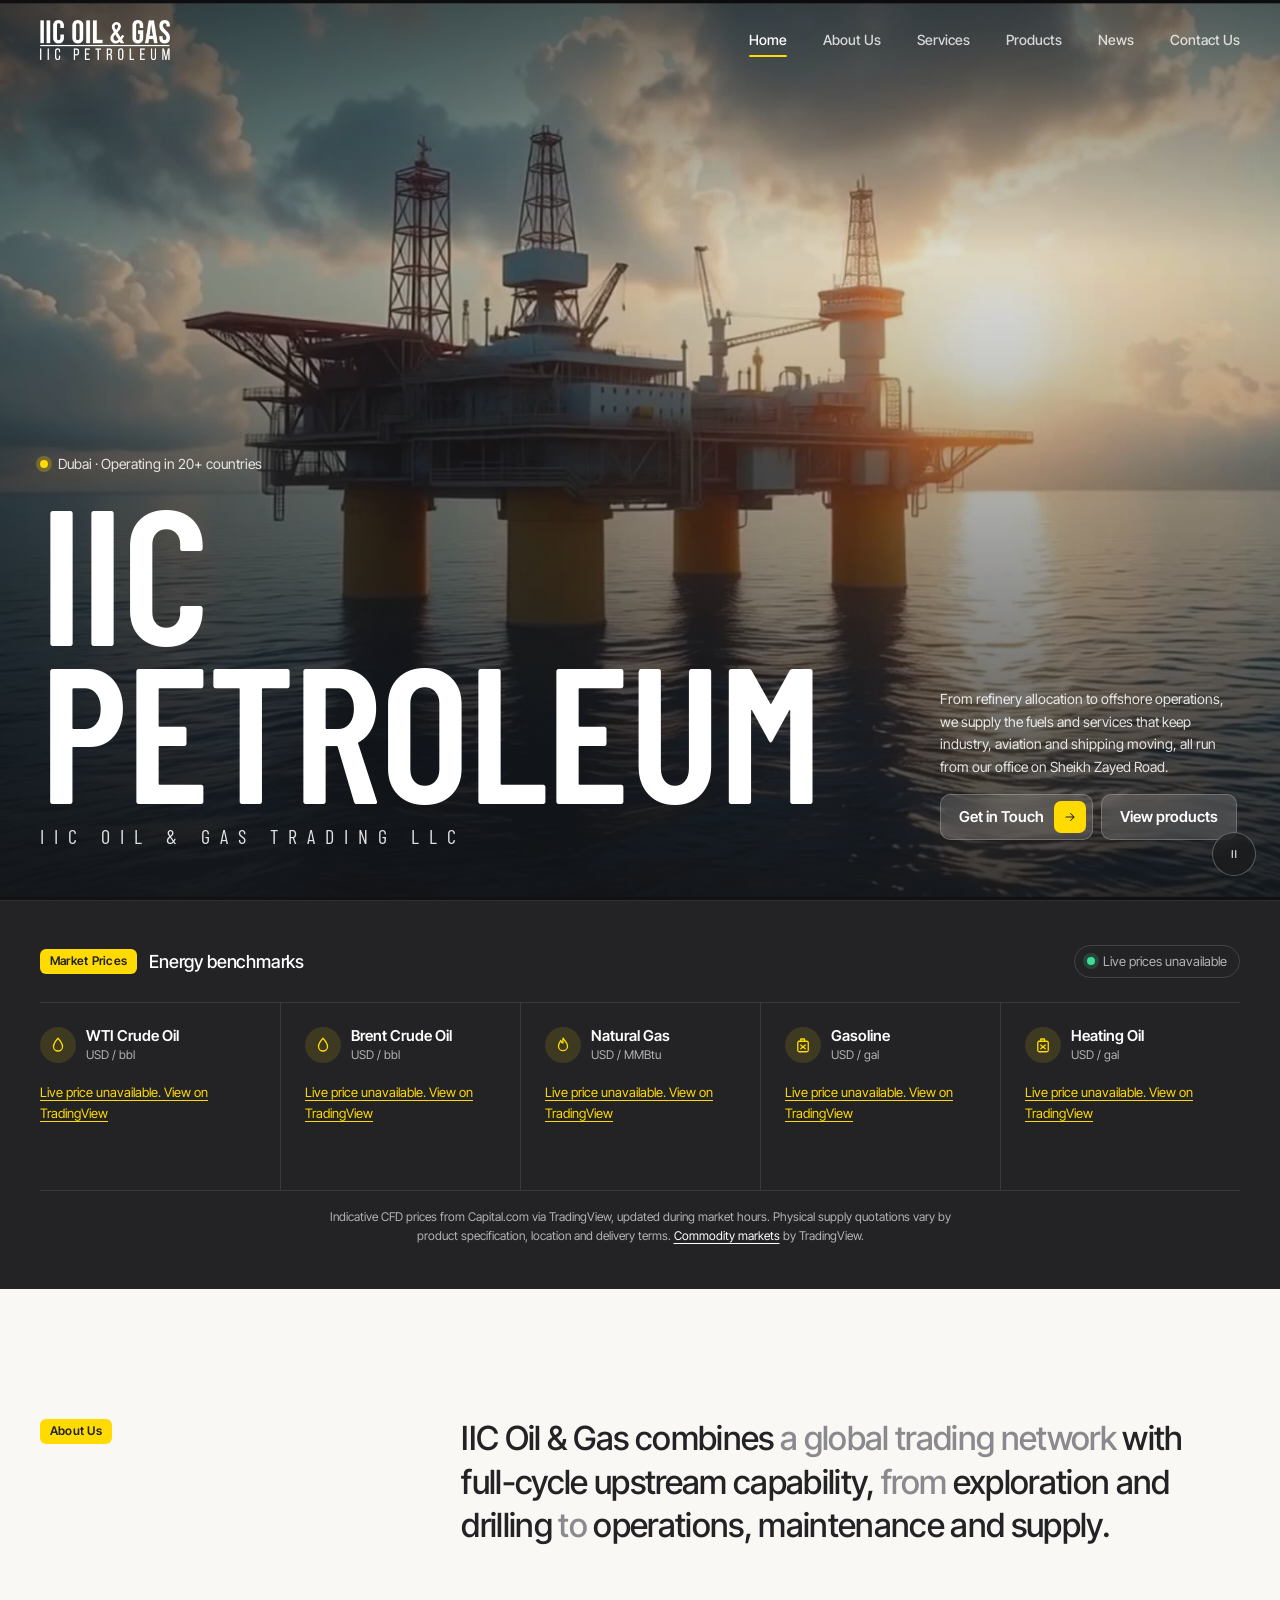
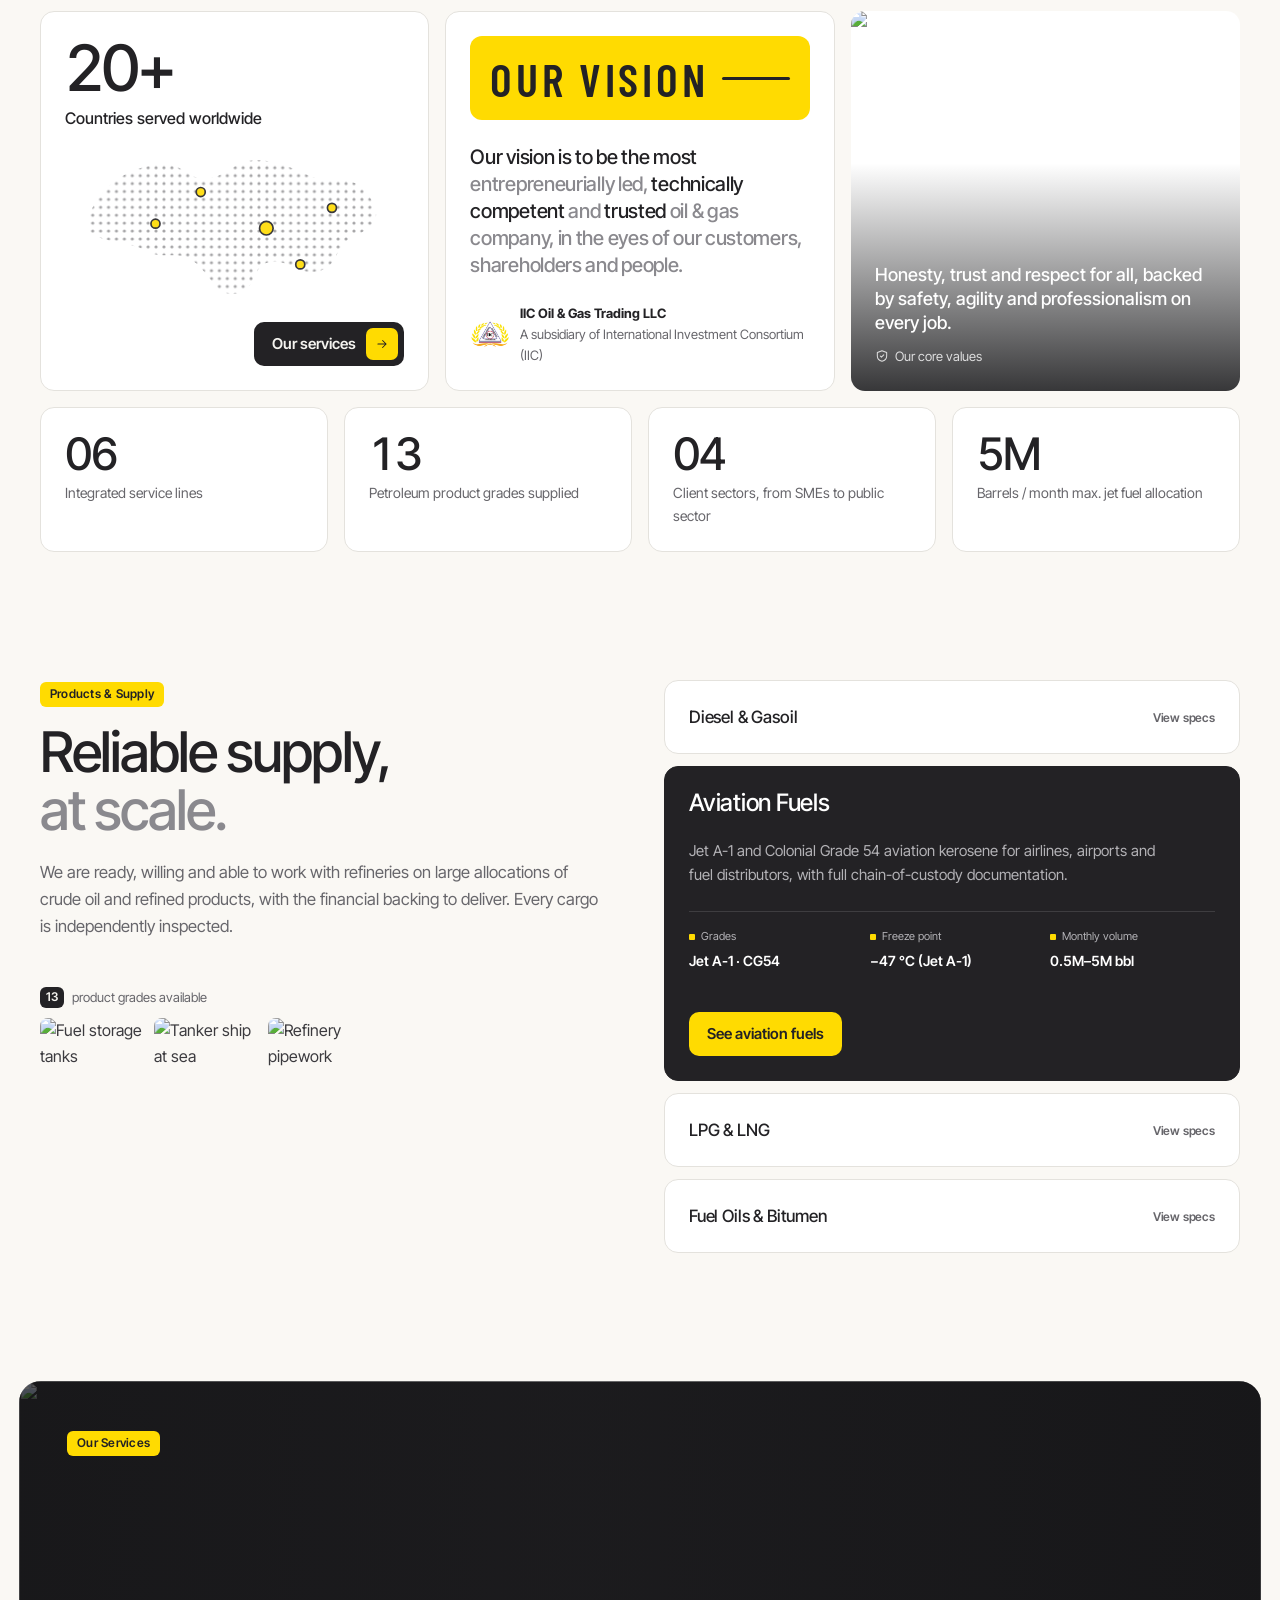
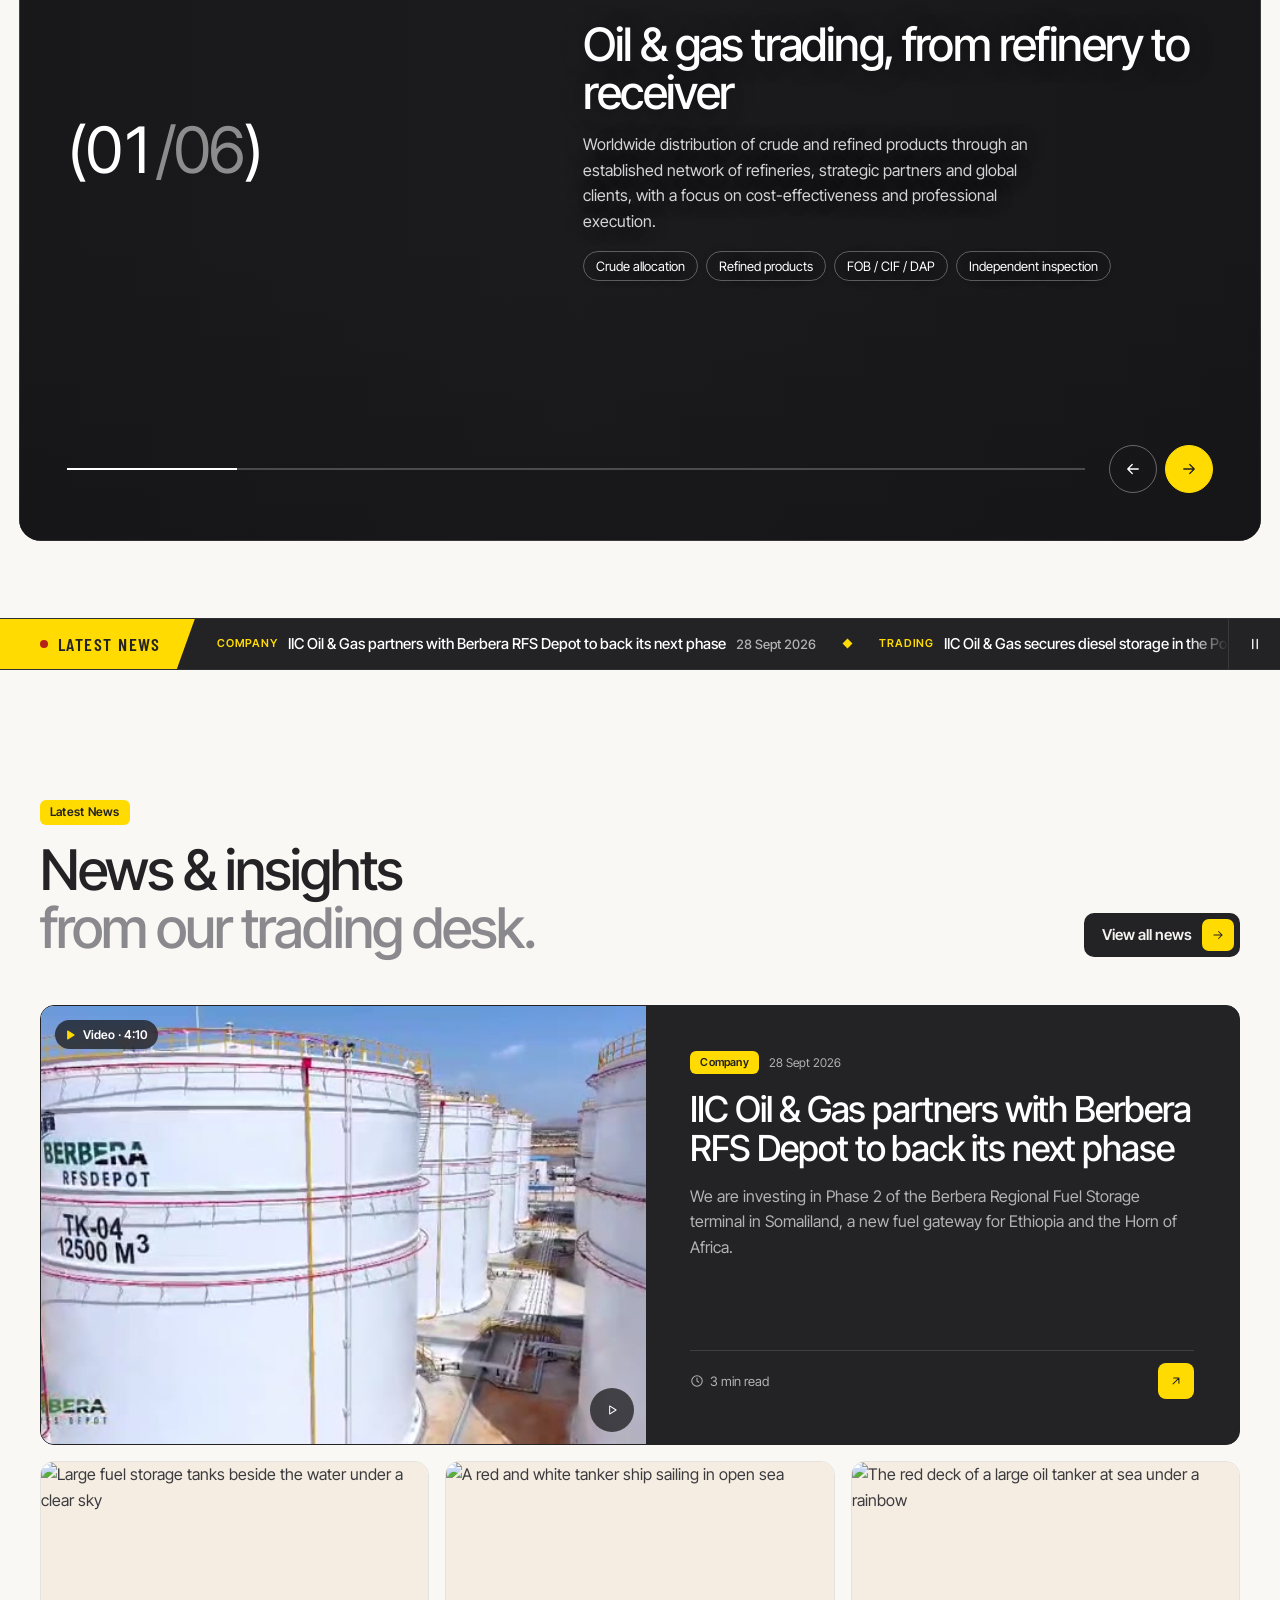
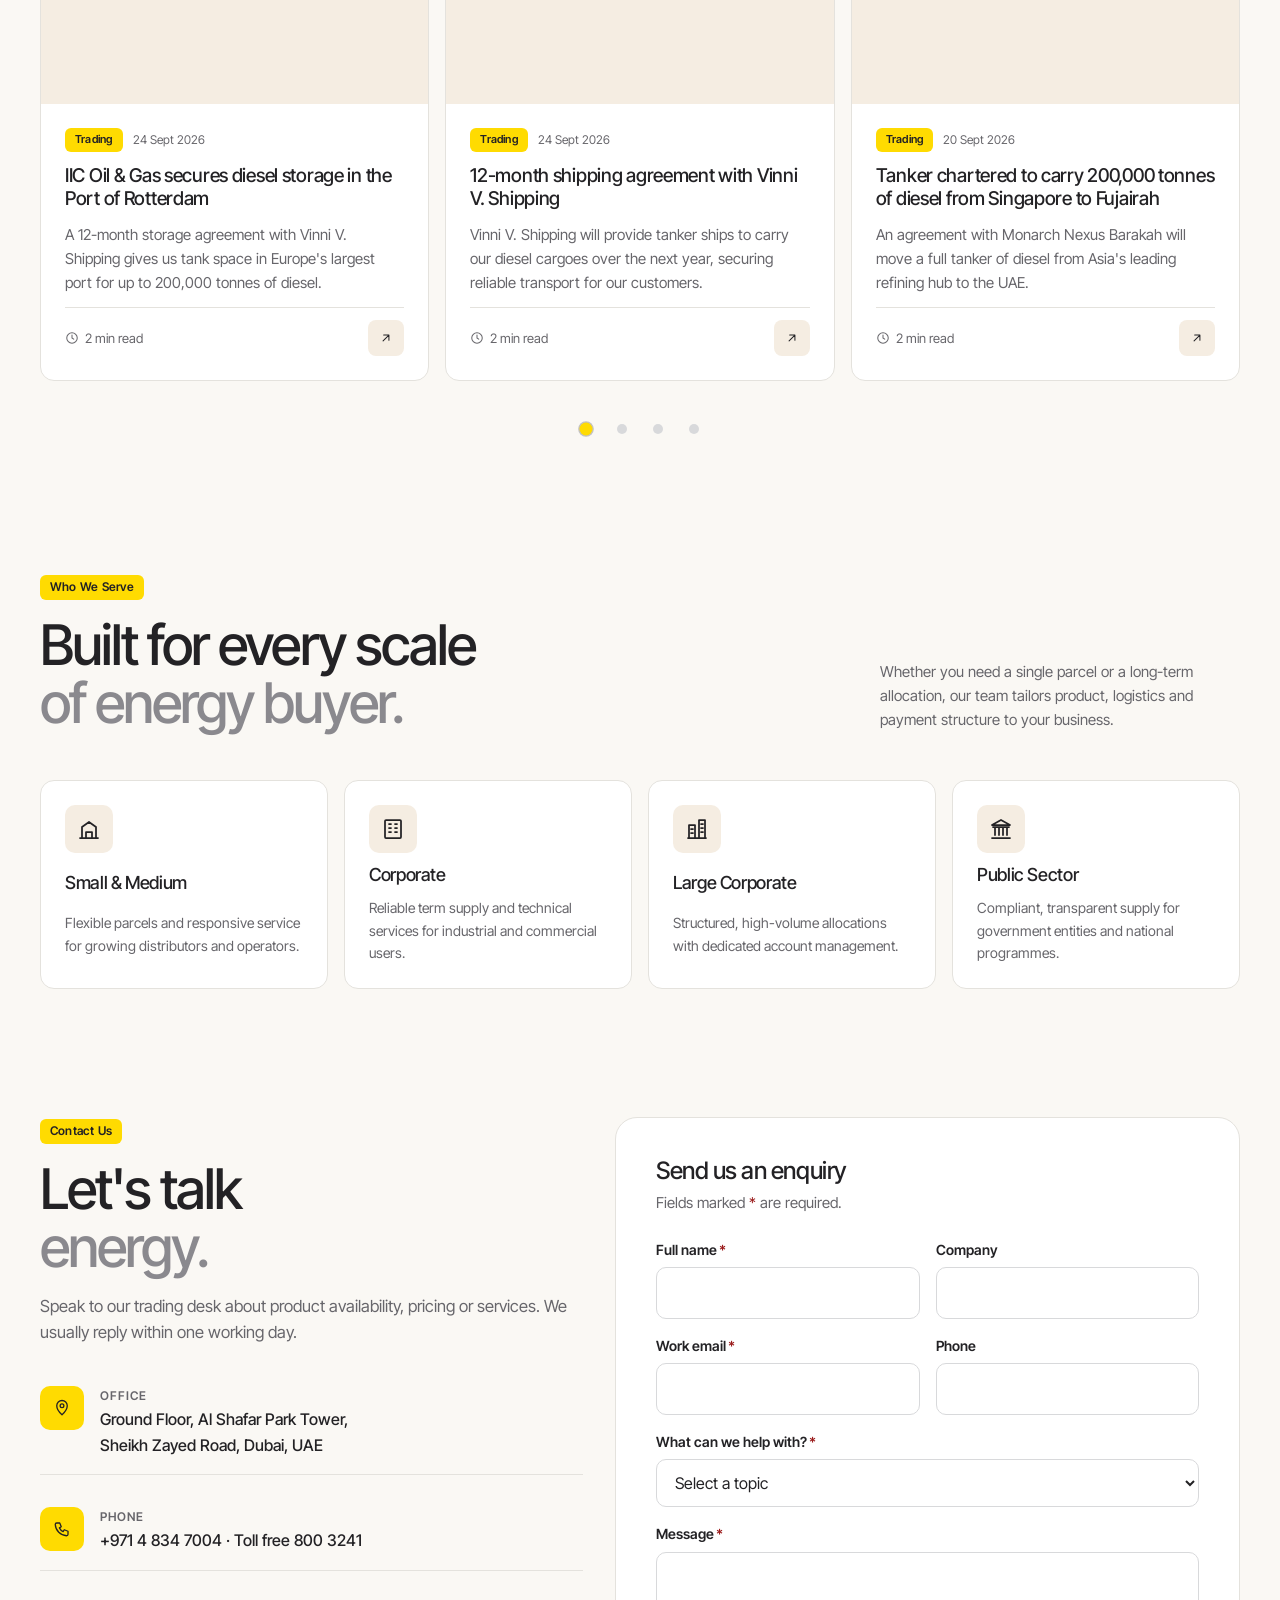
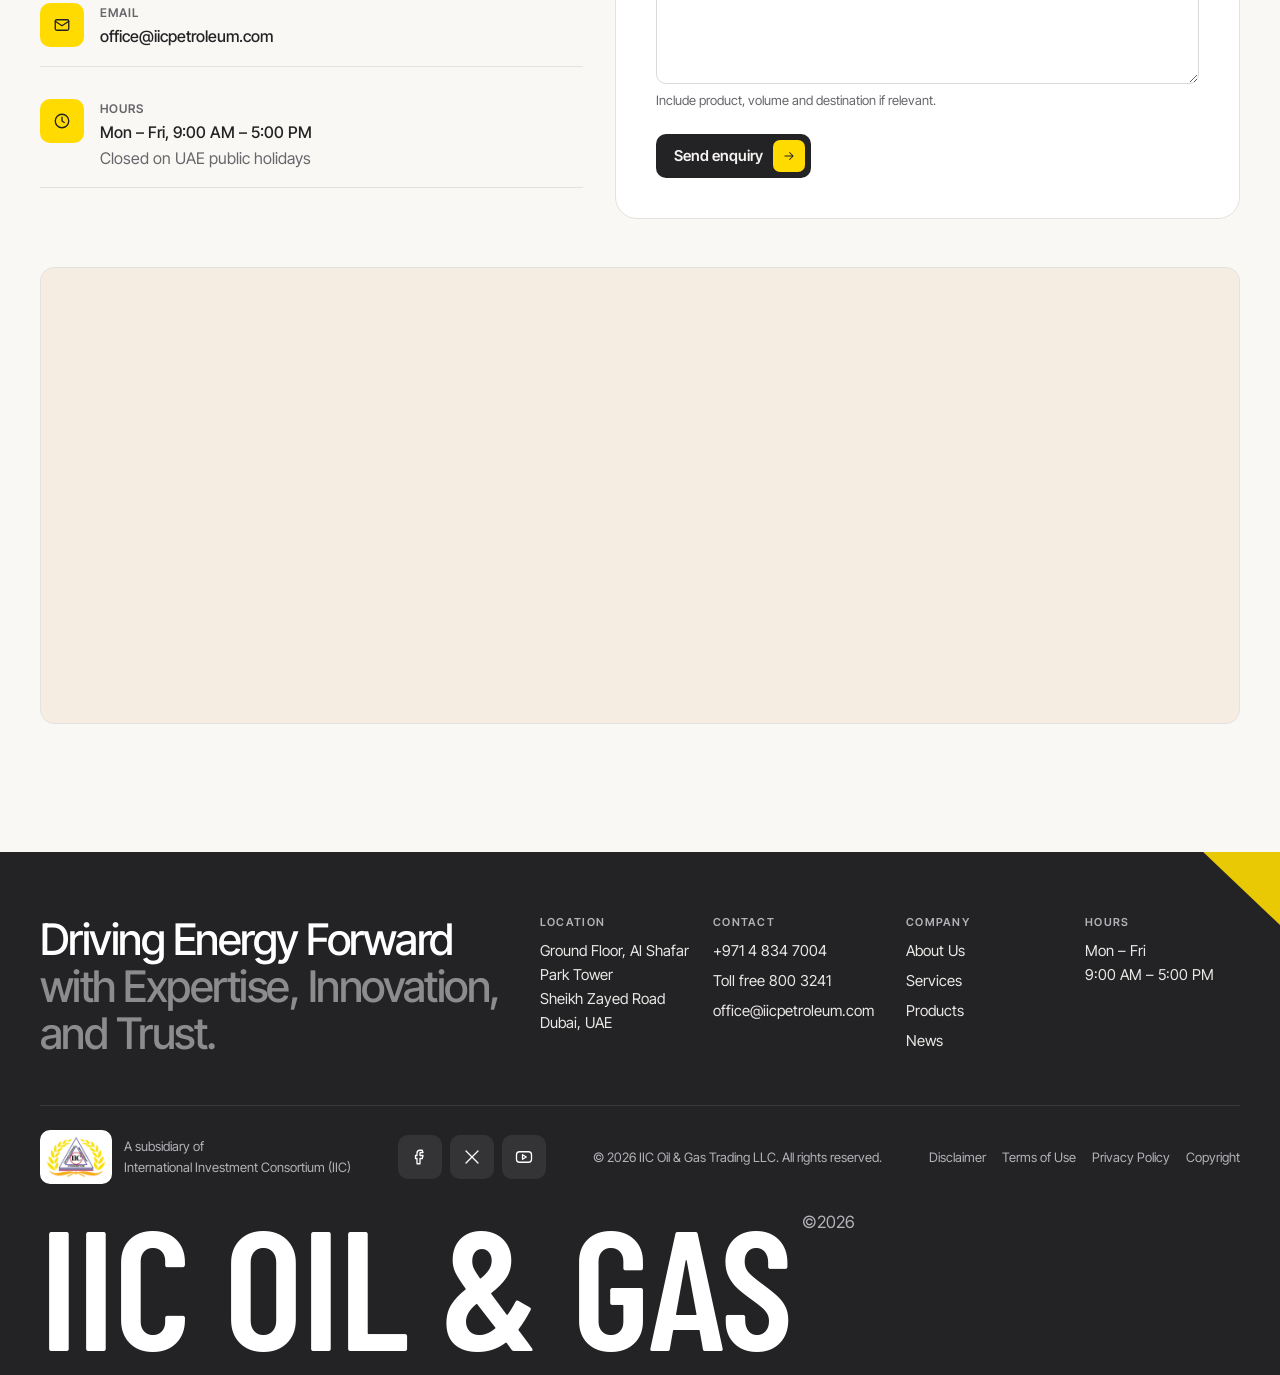
==== index.html @ 68a16eac "IIC Petroleum V1" ====
<!doctype html>
<html lang="en" class="no-js">
<head>
  <meta charset="utf-8">
  <meta name="viewport" content="width=device-width, initial-scale=1">
  <title>IIC Oil &amp; Gas | Trading &amp; Services, Dubai</title>
  <meta name="description" content="IIC Oil & Gas Trading LLC is a Dubai-based oil and gas trading and services company supplying diesel, jet fuel, LPG, LNG, fuel oil and bitumen across 20+ countries.">
  <meta name="theme-color" content="#232225">
  <meta property="og:title" content="IIC Oil & Gas — Trading & Services, Dubai">
  <meta property="og:description" content="Petroleum products trading and upstream services from Sheikh Zayed Road, Dubai.">
  <meta property="og:image" content="https://iicpetroleum.com/assets/img/hero-poster.jpg?v=2">
  <link rel="icon" href="assets/img/favicon.svg" type="image/svg+xml">
  <link rel="preconnect" href="https://fonts.googleapis.com">
  <link rel="preconnect" href="https://fonts.gstatic.com" crossorigin>
  <link rel="preconnect" href="https://images.unsplash.com">
  <link rel="preload" as="image" href="assets/img/hero-poster.jpg?v=2">
  <link href="https://fonts.googleapis.com/css2?family=Barlow+Condensed:wght@400;600&family=Inter+Tight:wght@400;500;600&display=swap" rel="stylesheet">
  <link rel="stylesheet" href="assets/css/styles.css?v=28">
  <script type="application/ld+json">
  {
    "@context": "https://schema.org",
    "@type": "Organization",
    "name": "IIC Oil and Gas Trading LLC",
    "alternateName": "IIC Petroleum",
    "url": "https://iicpetroleum.com",
    "email": "office@iicpetroleum.com",
    "telephone": "+971 4 834 7004",
    "parentOrganization": { "@type": "Organization", "name": "International Investment Consortium (IIC)" },
    "address": {
      "@type": "PostalAddress",
      "streetAddress": "Ground Floor, Al Shafar Park Tower, Sheikh Zayed Road",
      "addressLocality": "Dubai",
      "addressCountry": "AE"
    },
    "openingHours": "Mo-Fr 09:00-17:00"
  }
  </script>
</head>
<body>
  <a class="skip-link" href="#main">Skip to main content</a>

  <!-- ============ HEADER ============ -->
  <header class="site-header" data-header>
    <div class="nav__inner">
      <a class="nav__logo" href="index.html" aria-label="IIC Oil &amp; Gas, IIC Petroleum: home">
        <img src="assets/img/logo-iic-oil-gas.png" alt="IIC Oil &amp; Gas, IIC Petroleum" width="900" height="277">
      </a>
      <nav class="nav__links" aria-label="Primary">
        <a class="nav__link" href="index.html" aria-current="page">Home</a>
        <a class="nav__link" href="index.html#about">About Us</a>
        <a class="nav__link" href="index.html#services">Services</a>
        <a class="nav__link" href="products.html">Products</a>
        <a class="nav__link" href="news.html">News</a>
        <a class="nav__link" href="index.html#contact">Contact Us</a>
      </nav>
      <button class="nav__toggle" type="button" aria-label="Open menu" aria-expanded="false" aria-controls="mobile-menu">
        <span></span><span></span><span></span>
      </button>
    </div>
    <div class="nav__mobile" id="mobile-menu" inert>
      <nav aria-label="Mobile">
        <a class="nav__link" href="index.html" aria-current="page">Home</a>
        <a class="nav__link" href="index.html#about">About Us</a>
        <a class="nav__link" href="index.html#services">Services</a>
        <a class="nav__link" href="products.html">Products</a>
        <a class="nav__link" href="news.html">News</a>
        <a class="nav__link" href="index.html#contact">Contact Us</a>
      </nav>
      <div class="nav__mobile-foot">
        <a href="tel:+97148347004">+971 4 834 7004</a>
        <a href="mailto:office@iicpetroleum.com">office@iicpetroleum.com</a>
        <span>Al Shafar Park Tower, Sheikh Zayed Road, Dubai</span>
      </div>
    </div>
  </header>

  <main id="main">
    <!-- ============ HERO ============ -->
    <section class="hero" aria-labelledby="hero-title">
        <div class="hero__media">
          <video class="hero__video" autoplay muted loop playsinline preload="auto" poster="assets/img/hero-poster.jpg?v=2" aria-hidden="true">
            <source src="assets/video/hero-720.mp4?v=2" type="video/mp4" media="(max-width: 800px)">
            <source src="assets/video/hero-1080.mp4?v=2" type="video/mp4">
          </video>
        </div>
        <button class="hero__vidtoggle" type="button" data-hero-toggle aria-pressed="false" aria-label="Pause background video">
          <svg class="icon icon--sm vt-pause" viewBox="0 0 24 24" aria-hidden="true"><path d="M9 6v12M15 6v12"/></svg>
          <svg class="icon icon--sm vt-play" viewBox="0 0 24 24" aria-hidden="true"><path d="m8 5 11 7-11 7z"/></svg>
        </button>
        <div class="hero__inner">
          <div>
            <p class="hero__kicker"><span class="dot" aria-hidden="true"></span>Dubai · Operating in 20+ countries</p>
            <h1 class="hero__title" id="hero-title">IIC Petroleum</h1>
            <p class="hero__sub">IIC Oil &amp; Gas Trading LLC</p>
          </div>
          <div class="hero__aside">
            <p>From refinery allocation to offshore operations, we supply the fuels and services that keep industry, aviation and shipping moving, all run from our office on Sheikh Zayed Road.</p>
            <div style="display:flex;gap:8px;flex-wrap:wrap">
              <a class="btn btn--light" href="#contact">Get in Touch <span class="btn__icon"><svg class="icon icon--sm" viewBox="0 0 24 24" aria-hidden="true"><path d="M5 12h14M13 6l6 6-6 6"/></svg></span></a>
              <a class="btn btn--light btn--plain" href="products.html">View products</a>
            </div>
          </div>
        </div>
      </section>

    <!-- ============ MARKET PRICES ============ -->
    <section class="prices" aria-labelledby="prices-title">
      <div class="container">
        <div class="prices__head">
          <div class="prices__heading">
            <span class="chip">Market Prices</span>
            <h2 class="prices__title" id="prices-title">Energy benchmarks</h2>
          </div>
          <p class="prices__status" data-prices-status role="status"></p>
        </div>
        <ul class="prices__grid" data-prices>
          <noscript><li class="price">Enable JavaScript to see market prices.</li></noscript>
        </ul>
        <p class="prices__note" data-prices-note></p>
      </div>
    </section>

    <!-- ============ ABOUT ============ -->
    <section class="section container" id="about" aria-labelledby="about-title">
      <div class="about__statement">
        <div class="reveal"><span class="chip">About Us</span></div>
        <h2 class="statement reveal" id="about-title" data-delay="80">
          IIC Oil &amp; Gas combines <span class="soft">a global trading network</span> with full-cycle upstream capability, <span class="soft">from</span> exploration and drilling <span class="soft">to</span> operations, maintenance and supply.
        </h2>
      </div>

      <div class="about__cards">
        <article class="card card--stat reveal">
          <p class="stat__num tabular">20+</p>
          <p class="stat__label">Countries served worldwide</p>
          <svg class="dotmap" viewBox="0 0 300 150" aria-hidden="true">
            <defs>
              <pattern id="dots" width="7" height="7" patternUnits="userSpaceOnUse"><circle cx="3.5" cy="3.5" r="1.4" fill="currentColor"/></pattern>
              <clipPath id="globe"><path d="M20 70c10-30 40-50 70-48 18 1 20 14 36 12 20-2 22-18 48-16 30 3 44 20 64 18 22-2 30 8 36 24 5 14-8 20-20 26-16 8-12 26-30 30-20 4-26-12-44-8-16 4-10 26-30 28-18 2-22-20-38-30-12-8-28 0-40-8-16-10-58-6-52-28z"/></clipPath>
            </defs>
            <rect width="300" height="150" fill="url(#dots)" clip-path="url(#globe)" opacity=".55"/>
            <g fill="#ffdb01" stroke="#232225" stroke-width="1.5">
              <circle cx="178" cy="78" r="6"/><circle cx="120" cy="46" r="4"/><circle cx="236" cy="60" r="4"/><circle cx="80" cy="74" r="4"/><circle cx="208" cy="110" r="4"/>
            </g>
          </svg>
          <a class="btn btn--dark" href="#services" style="align-self:flex-end;margin-top:12px">Our services <span class="btn__icon"><svg class="icon icon--sm" viewBox="0 0 24 24" aria-hidden="true"><path d="M5 12h14M13 6l6 6-6 6"/></svg></span></a>
        </article>

        <article class="card card--quote reveal" data-delay="80">
          <h3 class="vision-label">Our Vision</h3>
          <blockquote>
            Our vision is to be the most <span class="soft">entrepreneurially led,</span> technically competent <span class="soft">and</span> trusted <span class="soft">oil &amp; gas company, in the eyes of our customers, shareholders and people.</span>
          </blockquote>
          <div class="by"><img src="assets/img/iic-crest.png" alt="" width="142" height="100"><span><strong style="color:var(--ink)">IIC Oil &amp; Gas Trading LLC</strong><br>A subsidiary of International Investment Consortium (IIC)</span></div>
        </article>

        <article class="card card--photo reveal" data-delay="160">
          <img src="https://images.unsplash.com/photo-1759922378219-1d31edb644f4?auto=format&fit=crop&w=900&q=70" alt="Field engineer in a hard hat and high-visibility vest on site" loading="lazy" width="900" height="1350">
          <div class="card__caption">
            <p>Honesty, trust and respect for all, backed by safety, agility and professionalism on every job.</p>
            <small><svg class="icon icon--sm" viewBox="0 0 24 24" aria-hidden="true"><path d="M12 3 4 6v6c0 5 3.5 8 8 9 4.5-1 8-4 8-9V6l-8-3z"/><path d="m9 12 2 2 4-4"/></svg> Our core values</small>
          </div>
        </article>
      </div>

      <div class="stat-strip">
        <div class="card reveal"><p class="stat__num tabular">06</p><p class="stat__label">Integrated service lines</p></div>
        <div class="card reveal" data-delay="60"><p class="stat__num tabular">13</p><p class="stat__label">Petroleum product grades supplied</p></div>
        <div class="card reveal" data-delay="120"><p class="stat__num tabular">04</p><p class="stat__label">Client sectors, from SMEs to public sector</p></div>
        <div class="card reveal" data-delay="180"><p class="stat__num tabular">5M</p><p class="stat__label">Barrels / month max. jet fuel allocation</p></div>
      </div>
    </section>

    <!-- ============ PRODUCTS TEASER ============ -->
    <section class="section container" aria-labelledby="prod-title" style="padding-top:0">
      <div class="products-teaser">
        <div class="reveal">
          <span class="chip">Products &amp; Supply</span>
          <h2 class="display" id="prod-title" style="margin-top:16px">Reliable supply,<br><span class="soft">at scale.</span></h2>
          <p class="lead" style="margin-top:20px">We are ready, willing and able to work with refineries on large allocations of crude oil and refined products, with the financial backing to deliver. Every cargo is independently inspected.</p>
          <div class="products-teaser__thumbs">
            <p><span class="chip chip--dark" style="padding:2px 6px">13</span> product grades available</p>
            <div>
              <img src="https://images.unsplash.com/photo-1695800293626-c71dffa08164?auto=format&fit=crop&w=240&h=240&q=70" alt="Fuel storage tanks" loading="lazy" width="104" height="104">
              <img src="https://images.unsplash.com/photo-1518527989017-5baca7a58d3c?auto=format&fit=crop&w=240&h=240&q=70" alt="Tanker ship at sea" loading="lazy" width="104" height="104">
              <img src="https://images.unsplash.com/photo-1678984240126-70bcddd7a228?auto=format&fit=crop&w=240&h=240&q=70" alt="Refinery pipework" loading="lazy" width="104" height="104">
            </div>
          </div>
        </div>

        <div class="acc reveal" data-accordion data-delay="80">
          <div class="acc__item">
            <button class="acc__btn" type="button" aria-expanded="false" aria-controls="acc-1" id="acc-1-btn">Diesel &amp; Gasoil <small>View specs</small></button>
            <div class="acc__panel" id="acc-1" role="region" aria-labelledby="acc-1-btn"><div><div class="acc__body">
              <p>EN590 10ppm, ultra-low sulphur diesel and D2 gas oil to GOST 305-82, for transport, power generation and industry.</p>
              <dl class="specs"><div><dt>Standard</dt><dd>EN590 · GOST 305-82</dd></div><div><dt>Sulphur</dt><dd>10 ppm (EN590)</dd></div><div><dt>Monthly volume</dt><dd class="tabular">10k–500k MT</dd></div></dl>
              <a class="btn btn--yellow" href="products.html#diesel">See diesel grades</a>
            </div></div></div>
          </div>
          <div class="acc__item is-open">
            <button class="acc__btn" type="button" aria-expanded="true" aria-controls="acc-2" id="acc-2-btn">Aviation Fuels <small>View specs</small></button>
            <div class="acc__panel" id="acc-2" role="region" aria-labelledby="acc-2-btn"><div><div class="acc__body">
              <p>Jet A-1 and Colonial Grade 54 aviation kerosene for airlines, airports and fuel distributors, with full chain-of-custody documentation.</p>
              <dl class="specs"><div><dt>Grades</dt><dd>Jet A-1 · CG54</dd></div><div><dt>Freeze point</dt><dd>−47 °C (Jet A-1)</dd></div><div><dt>Monthly volume</dt><dd class="tabular">0.5M–5M bbl</dd></div></dl>
              <a class="btn btn--yellow" href="products.html#aviation">See aviation fuels</a>
            </div></div></div>
          </div>
          <div class="acc__item">
            <button class="acc__btn" type="button" aria-expanded="false" aria-controls="acc-3" id="acc-3-btn">LPG &amp; LNG <small>View specs</small></button>
            <div class="acc__panel" id="acc-3" role="region" aria-labelledby="acc-3-btn"><div><div class="acc__body">
              <p>Liquefied petroleum gas to GOST 20448-90 and liquefied natural gas for utilities, industry and distributors.</p>
              <dl class="specs"><div><dt>LPG standard</dt><dd>GOST 20448-90</dd></div><div><dt>LPG volume</dt><dd class="tabular">10k–1M MT</dd></div><div><dt>LNG volume</dt><dd class="tabular">100k–400k MT</dd></div></dl>
              <a class="btn btn--yellow" href="products.html#gas">See gas products</a>
            </div></div></div>
          </div>
          <div class="acc__item">
            <button class="acc__btn" type="button" aria-expanded="false" aria-controls="acc-4" id="acc-4-btn">Fuel Oils &amp; Bitumen <small>View specs</small></button>
            <div class="acc__panel" id="acc-4" role="region" aria-labelledby="acc-4-btn"><div><div class="acc__body">
              <p>Mazut M100, CST-180, virgin fuel oil D6, light cycle oil and penetration-grade bitumen for marine, power and road construction.</p>
              <dl class="specs"><div><dt>Fuel oil</dt><dd>M100 · CST-180 · D6</dd></div><div><dt>Bitumen</dt><dd>60/70 · 80/100</dd></div><div><dt>Monthly volume</dt><dd class="tabular">10k–500k MT</dd></div></dl>
              <a class="btn btn--yellow" href="products.html#fueloil">See fuel oils</a>
            </div></div></div>
          </div>
        </div>
      </div>
    </section>

    <!-- ============ SERVICES SLIDER ============ -->
    <div class="frame" id="services">
      <section class="services" data-slider aria-roledescription="carousel" aria-labelledby="services-title" tabindex="-1">
        <div class="slide"><img src="https://images.unsplash.com/photo-1598408745613-178751e2ccde?auto=format&fit=crop&w=2000&q=70" alt="" loading="lazy"></div>
        <div class="slide"><img src="https://images.unsplash.com/photo-1678984240126-70bcddd7a228?auto=format&fit=crop&w=2000&q=70" alt="" loading="lazy"></div>
        <div class="slide"><img src="https://images.unsplash.com/photo-1749073668528-38ab64575f5d?auto=format&fit=crop&w=2000&q=70" alt="" loading="lazy"></div>
        <div class="slide"><img src="https://images.unsplash.com/photo-1722183704200-e96339975ba4?auto=format&fit=crop&w=2000&q=70" alt="" loading="lazy"></div>
        <div class="slide"><img src="https://images.unsplash.com/photo-1648369000096-109763c11e8e?auto=format&fit=crop&w=2000&q=70" alt="" loading="lazy"></div>
        <div class="slide"><img src="https://images.unsplash.com/photo-1759922378222-47ad736a174d?auto=format&fit=crop&w=2000&q=70" alt="" loading="lazy"></div>

        <div class="services__ui">
          <div><span class="chip">Our Services</span><h2 class="visually-hidden" id="services-title">Our services</h2></div>
          <div class="services__body">
            <p class="services__count tabular" data-count aria-hidden="true">(01<span class="soft">/06</span>)</p>
            <div class="services__text" aria-live="polite"></div>
          </div>
          <div class="services__foot">
            <div class="progress" aria-hidden="true"><span></span></div>
            <div class="services__nav">
              <button class="round-btn" type="button" data-prev aria-label="Previous service"><svg class="icon" viewBox="0 0 24 24" aria-hidden="true"><path d="M19 12H5M11 18l-6-6 6-6"/></svg></button>
              <button class="round-btn round-btn--yellow" type="button" data-next aria-label="Next service"><svg class="icon" viewBox="0 0 24 24" aria-hidden="true"><path d="M5 12h14M13 6l6 6-6 6"/></svg></button>
            </div>
          </div>
        </div>
        <script type="application/json" id="services-data">
        [
          {"title":"Oil &amp; gas trading, from refinery to receiver","text":"Worldwide distribution of crude and refined products through an established network of refineries, strategic partners and global clients, with a focus on cost-effectiveness and professional execution.","tags":["Crude allocation","Refined products","FOB / CIF / DAP","Independent inspection"]},
          {"title":"Engineering &amp; construction, built to last","text":"Engineering, fabrication, offshore construction and installation, and hook-up and commissioning for upstream and midstream facilities.","tags":["Engineering","Fabrication","Offshore installation","Hook-up &amp; commissioning"]},
          {"title":"Operations &amp; maintenance that maximise uptime","text":"Planned and corrective maintenance, operations support and skilled crews that keep producing assets safe, compliant and efficient.","tags":["Asset integrity","Planned maintenance","Operations crews","Shutdowns"]},
          {"title":"Driving Excellence Beneath the Surface","text":"Drilling and completion services for onshore and offshore wells, planned and executed with precision and a relentless focus on safety.","tags":["Well planning","Drilling","Completions","Workovers"]},
          {"title":"Exploration &amp; production across the asset life","text":"A fully fledged upstream capability, from exploration and appraisal through development, production and eventual decommissioning.","tags":["Exploration","Appraisal","Production","Decommissioning"]},
          {"title":"Testing &amp; inspection you can rely on","text":"Testing and inspection services that verify integrity, quality and compliance, protecting people, assets and cargoes.","tags":["Quality testing","Quantity surveys","Integrity inspection","Certification support"]}
        ]
        </script>
      </section>
    </div>

    <!-- ============ NEWS ============ -->
    <div class="ticker ticker--spaced" data-ticker role="region" aria-label="Latest news headlines">
      <p class="ticker__label"><span class="ticker__dot" aria-hidden="true"></span>Latest News</p>
      <div class="ticker__viewport"><div class="ticker__track"></div></div>
      <button class="ticker__toggle" type="button" aria-pressed="false" aria-label="Pause headlines">
        <svg class="icon ticker__pause" viewBox="0 0 24 24" aria-hidden="true"><path d="M9 6v12M15 6v12"/></svg>
        <svg class="icon ticker__play" viewBox="0 0 24 24" aria-hidden="true"><path d="m8 5 11 7-11 7z"/></svg>
      </button>
    </div>

    <section class="section container" id="news" aria-labelledby="news-title">
      <div class="news-head">
        <div class="reveal">
          <span class="chip">Latest News</span>
          <h2 class="display" id="news-title" style="margin-top:16px">News &amp; insights<br><span class="soft">from our trading desk.</span></h2>
        </div>
        <a class="btn btn--dark reveal" href="news.html" data-delay="80">View all news <span class="btn__icon"><svg class="icon icon--sm" viewBox="0 0 24 24" aria-hidden="true"><path d="M5 12h14M13 6l6 6-6 6"/></svg></span></a>
      </div>
      <div class="news-grid" data-news-home aria-live="polite">
        <noscript><p>Please enable JavaScript to view the latest news, or <a href="news.html">visit the news page</a>.</p></noscript>
      </div>
    </section>

    <!-- ============ SECTORS ============ -->
    <section class="section container" aria-labelledby="sectors-title" style="padding-top:0">
      <div class="split-head">
        <div class="reveal">
          <span class="chip">Who We Serve</span>
          <h2 class="display" id="sectors-title" style="margin-top:16px">Built for every scale<br><span class="soft">of energy buyer.</span></h2>
        </div>
        <p class="lead reveal" data-delay="80">Whether you need a single parcel or a long-term allocation, our team tailors product, logistics and payment structure to your business.</p>
      </div>
      <div class="sectors">
        <article class="sector reveal"><span class="ico"><svg class="icon icon--lg" viewBox="0 0 24 24" aria-hidden="true"><path d="M3 21h18M5 21V10l7-5 7 5v11M9 21v-6h6v6"/></svg></span><h3>Small &amp; Medium</h3><p>Flexible parcels and responsive service for growing distributors and operators.</p></article>
        <article class="sector reveal" data-delay="60"><span class="ico"><svg class="icon icon--lg" viewBox="0 0 24 24" aria-hidden="true"><rect x="4" y="3" width="16" height="18" rx="1"/><path d="M8 7h2M14 7h2M8 11h2M14 11h2M8 15h2M14 15h2"/></svg></span><h3>Corporate</h3><p>Reliable term supply and technical services for industrial and commercial users.</p></article>
        <article class="sector reveal" data-delay="120"><span class="ico"><svg class="icon icon--lg" viewBox="0 0 24 24" aria-hidden="true"><path d="M3 21h18M4 21V8h6v13M14 21V3h6v18M6 12h2M6 16h2M16 7h2M16 11h2M16 15h2"/></svg></span><h3>Large Corporate</h3><p>Structured, high-volume allocations with dedicated account management.</p></article>
        <article class="sector reveal" data-delay="180"><span class="ico"><svg class="icon icon--lg" viewBox="0 0 24 24" aria-hidden="true"><path d="M3 21h18M4 10h16M12 3l9 5H3l9-5zM6 10v8M10 10v8M14 10v8M18 10v8"/></svg></span><h3>Public Sector</h3><p>Compliant, transparent supply for government entities and national programmes.</p></article>
      </div>
    </section>

    <!-- ============ CONTACT ============ -->
    <section class="section container" id="contact" aria-labelledby="contact-title" style="padding-top:0">
      <div class="contact">
        <div>
          <div class="reveal">
            <span class="chip">Contact Us</span>
            <h2 class="display" id="contact-title" style="margin-top:16px">Let's talk<br><span class="soft">energy.</span></h2>
            <p class="lead" style="margin-top:16px">Speak to our trading desk about product availability, pricing or services. We usually reply within one working day.</p>
          </div>
          <dl class="contact__info reveal" data-delay="80" style="margin-top:24px">
            <div class="info-row"><span class="ico"><svg class="icon" viewBox="0 0 24 24" aria-hidden="true"><path d="M12 21s-7-6.2-7-12a7 7 0 0 1 14 0c0 5.8-7 12-7 12z"/><circle cx="12" cy="9" r="2.5"/></svg></span><div><dt>Office</dt><dd>Ground Floor, Al Shafar Park Tower,<br>Sheikh Zayed Road, Dubai, UAE</dd></div></div>
            <div class="info-row"><span class="ico"><svg class="icon" viewBox="0 0 24 24" aria-hidden="true"><path d="M5 4h4l2 5-2.5 1.5a11 11 0 0 0 5 5L15 13l5 2v4a2 2 0 0 1-2 2A16 16 0 0 1 3 6a2 2 0 0 1 2-2"/></svg></span><div><dt>Phone</dt><dd><a href="tel:+97148347004">+971 4 834 7004</a> · Toll free <a href="tel:8003241">800 3241</a></dd></div></div>
            <div class="info-row"><span class="ico"><svg class="icon" viewBox="0 0 24 24" aria-hidden="true"><rect x="3" y="5" width="18" height="14" rx="2"/><path d="m3 7 9 6 9-6"/></svg></span><div><dt>Email</dt><dd><a href="mailto:office@iicpetroleum.com">office@iicpetroleum.com</a></dd></div></div>
            <div class="info-row"><span class="ico"><svg class="icon" viewBox="0 0 24 24" aria-hidden="true"><circle cx="12" cy="12" r="9"/><path d="M12 7v5l3 2"/></svg></span><div><dt>Hours</dt><dd>Mon – Fri, 9:00 AM – 5:00 PM<br><span style="color:var(--text-muted);font-weight:400">Closed on UAE public holidays</span></dd></div></div>
          </dl>
        </div>

        <div class="form-card reveal" data-delay="80">
          <h3>Send us an enquiry</h3>
          <p>Fields marked <span style="color:#9b1c1c">*</span> are required.</p>
          <form data-enquiry="general" novalidate>
            <div class="form-grid">
              <div class="field">
                <label for="c-name">Full name<span class="req" aria-hidden="true">*</span></label>
                <input id="c-name" name="Name" type="text" autocomplete="name" required aria-describedby="c-name-err">
                <span class="err" id="c-name-err">Please enter your name.</span>
              </div>
              <div class="field">
                <label for="c-company">Company</label>
                <input id="c-company" name="Company" type="text" autocomplete="organization">
              </div>
              <div class="field">
                <label for="c-email">Work email<span class="req" aria-hidden="true">*</span></label>
                <input id="c-email" name="Email" type="email" autocomplete="email" required aria-describedby="c-email-err">
                <span class="err" id="c-email-err">Enter a valid email, e.g. name@company.com</span>
              </div>
              <div class="field">
                <label for="c-phone">Phone</label>
                <input id="c-phone" name="Phone" type="tel" autocomplete="tel" inputmode="tel">
              </div>
              <div class="field field--full">
                <label for="c-topic">What can we help with?<span class="req" aria-hidden="true">*</span></label>
                <select id="c-topic" name="Topic" required aria-describedby="c-topic-err">
                  <option value="">Select a topic</option>
                  <option>Product supply &amp; pricing</option>
                  <option>Engineering &amp; construction</option>
                  <option>Operations &amp; maintenance</option>
                  <option>Drilling &amp; completion</option>
                  <option>Exploration &amp; production</option>
                  <option>Testing &amp; inspection</option>
                  <option>Partnership</option>
                  <option>Media / other</option>
                </select>
                <span class="err" id="c-topic-err">Please choose a topic.</span>
              </div>
              <div class="field field--full">
                <label for="c-msg">Message<span class="req" aria-hidden="true">*</span></label>
                <textarea id="c-msg" name="Message" required minlength="10" aria-describedby="c-msg-hint c-msg-err"></textarea>
                <span class="hint" id="c-msg-hint">Include product, volume and destination if relevant.</span>
                <span class="err" id="c-msg-err">Please add a short message (10+ characters).</span>
              </div>
            </div>
            <div class="form-actions">
              <button class="btn btn--dark" type="submit">Send enquiry <span class="btn__icon"><svg class="icon icon--sm" viewBox="0 0 24 24" aria-hidden="true"><path d="M5 12h14M13 6l6 6-6 6"/></svg></span></button>
              <p class="form-msg" role="status" aria-live="polite"></p>
            </div>
          </form>
        </div>
      </div>
      <div class="map map--wide reveal">
        <iframe title="Map showing Al Shafar Park Tower, Sheikh Zayed Road, Dubai" loading="lazy" referrerpolicy="no-referrer-when-downgrade"
              src="https://maps.google.com/maps?q=Al%20Shafar%20Park%20Tower%2C%20Sheikh%20Zayed%20Road%2C%20Dubai&z=15&output=embed"></iframe>
      </div>
    </section>
  </main>

  <!-- ============ FOOTER ============ -->
  <footer class="site-footer">
      <svg class="footer__stripe" viewBox="0 0 260 260" aria-hidden="true"><path d="M60 0h80L260 110v80z" fill="#ffdb01"/><path d="M140 0h60l60 50v60z" fill="#4b4a4e"/></svg>
      <div class="footer__top">
        <p class="footer__tag">Driving Energy Forward<br><span class="soft">with Expertise, Innovation, and Trust.</span></p>
        <div class="footer__grid2">
          <div class="footer__col"><h2>Location</h2><p>Ground Floor, Al Shafar Park Tower<br>Sheikh Zayed Road<br>Dubai, UAE</p></div>
          <div class="footer__col"><h2>Contact</h2><ul><li><a href="tel:+97148347004">+971 4 834 7004</a></li><li><a href="tel:8003241">Toll free 800 3241</a></li><li><a href="mailto:office@iicpetroleum.com">office@iicpetroleum.com</a></li></ul></div>
        </div>
        <div class="footer__grid2">
          <div class="footer__col"><h2>Company</h2><ul><li><a href="index.html#about">About Us</a></li><li><a href="index.html#services">Services</a></li><li><a href="products.html">Products</a></li><li><a href="news.html">News</a></li></ul></div>
          <div class="footer__col"><h2>Hours</h2><p>Mon – Fri<br>9:00 AM – 5:00 PM</p></div>
        </div>
      </div>
      <div class="footer__bottom">
        <p class="footer__mark" aria-label="IIC Oil &amp; Gas">IIC Oil &amp; Gas<span class="yr" aria-hidden="true">©<span data-year>2026</span></span></p>
        <div class="footer__legal">
          <div class="crest"><img src="assets/img/iic-crest.png" alt="International Investment Consortium crest" width="142" height="100"><p>A subsidiary of<br>International Investment Consortium (IIC)</p></div>
          <div class="social">
            <a href="https://www.facebook.com" aria-label="IIC Oil &amp; Gas on Facebook" rel="noopener" target="_blank"><svg class="icon" viewBox="0 0 24 24" aria-hidden="true"><path d="M15 3h-3a4 4 0 0 0-4 4v3H6v4h2v7h4v-7h3l1-4h-4V7a1 1 0 0 1 1-1h3z"/></svg></a>
            <a href="https://twitter.com" aria-label="IIC Oil &amp; Gas on X (Twitter)" rel="noopener" target="_blank"><svg class="icon" viewBox="0 0 24 24" aria-hidden="true"><path d="M4 4l16 16M20 4 4 20"/></svg></a>
            <a href="https://www.youtube.com" aria-label="IIC Oil &amp; Gas on YouTube" rel="noopener" target="_blank"><svg class="icon" viewBox="0 0 24 24" aria-hidden="true"><rect x="2" y="5" width="20" height="14" rx="4"/><path d="m10 9 5 3-5 3z"/></svg></a>
          </div>
          <p>© <span data-year>2026</span> IIC Oil &amp; Gas Trading LLC. All rights reserved.</p>
          <nav class="footer__links" aria-label="Legal"><a href="#">Disclaimer</a><a href="#">Terms of Use</a><a href="#">Privacy Policy</a><a href="#">Copyright</a></nav>
        </div>
      </div>
    </footer>

  <script src="assets/js/news-data.js?v=28"></script>
  <script src="assets/js/prices.js?v=28"></script>
  <script src="assets/js/main.js?v=28"></script>
</body>
</html>
---- assets/css/styles.css ----
/* ==========================================================================
   IIC Oil & Gas
   Brand tokens come from "Color Scheme.txt":
   dark grey #4b4a4e · yellow #ffdb01 · cream #f5ede2 · light grey #d8d9db
   ========================================================================== */

:root {
  /* Brand */
  --brand-grey: #4b4a4e;
  --brand-yellow: #ffdb01;
  --brand-cream: #f5ede2;
  --brand-silver: #d8d9db;

  /* Semantic */
  --bg: #faf8f4;
  --surface: #ffffff;
  --surface-alt: var(--brand-cream);
  --ink: #232225;            /* deepest shade of the brand grey, for headings */
  --text: #3b3a3e;
  --text-muted: #67666b;     /* 5.6:1 on white */
  --text-soft: #8a898e;      /* large display text only (3.4:1) */
  --border: #e4e2dd;
  --border-strong: var(--brand-silver);
  --accent: var(--brand-yellow);
  --on-accent: #232225;
  --dark: #232225;
  --dark-2: #2f2e32;
  --on-dark: #f4f3ef;
  --on-dark-muted: #b3b2b6;

  /* Type */
  --font-sans: "Inter Tight", system-ui, -apple-system, "Segoe UI", Roboto, sans-serif;
  --font-display: "Barlow Condensed", "Inter Tight", sans-serif;

  /* Space (8pt) */
  --s-1: 4px; --s-2: 8px; --s-3: 12px; --s-4: 16px; --s-5: 24px;
  --s-6: 32px; --s-7: 48px; --s-8: 64px; --s-9: 96px; --s-10: 128px;

  --radius-sm: 8px;
  --radius: 14px;
  --radius-lg: 22px;
  --container: 1280px;
  --gutter: clamp(16px, 4vw, 40px);

  --ease-out: cubic-bezier(.2, .8, .2, 1);
  --dur: 220ms;

  --z-header: 50;
  --z-menu: 60;
}

/* ---------- Reset ---------- */
*, *::before, *::after { box-sizing: border-box; }
[hidden] { display: none !important; } /* component display rules must never override the hidden attribute */
html { -webkit-text-size-adjust: 100%; scroll-behavior: smooth; scroll-padding-top: 100px; }
body {
  margin: 0;
  font-family: var(--font-sans);
  font-size: 1rem;
  line-height: 1.6;
  color: var(--text);
  background: var(--bg);
  -webkit-font-smoothing: antialiased;
  text-rendering: optimizeLegibility;
}
img, svg, video { display: block; max-width: 100%; }
img { height: auto; }
a { color: inherit; text-decoration: none; }
button, input, select, textarea { font: inherit; color: inherit; }
button { cursor: pointer; }
h1, h2, h3, h4 { color: var(--ink); line-height: 1.1; margin: 0; font-weight: 500; letter-spacing: -0.02em; }
p { margin: 0; }
ul, ol { margin: 0; padding: 0; list-style: none; }

:focus-visible { outline: 3px solid var(--brand-yellow); outline-offset: 3px; border-radius: 4px; }
.on-light :focus-visible, .field :focus-visible { outline-color: var(--brand-grey); }

.skip-link {
  position: absolute; left: 16px; top: -60px; z-index: 100;
  background: var(--brand-yellow); color: var(--on-accent);
  padding: 10px 16px; border-radius: 8px; font-weight: 600;
  transition: top var(--dur) var(--ease-out);
}
.skip-link:focus { top: 16px; }

.visually-hidden {
  position: absolute !important; width: 1px; height: 1px; overflow: hidden;
  clip: rect(0 0 0 0); white-space: nowrap;
}

/* ---------- Layout ---------- */
.container { width: 100%; max-width: var(--container); margin-inline: auto; padding-inline: var(--gutter); }
.frame { max-width: calc(var(--container) + 2 * var(--gutter)); margin-inline: auto; padding-inline: clamp(8px, 1.5vw, 20px); }
.section { padding-block: clamp(64px, 10vw, 128px); }
.section--tight { padding-block: clamp(48px, 6vw, 80px); }

/* ---------- Typography helpers ---------- */
.chip {
  display: inline-flex; align-items: center; gap: 6px;
  background: var(--brand-yellow); color: var(--on-accent);
  font-size: .75rem; font-weight: 600; letter-spacing: .02em;
  padding: 4px 10px; border-radius: 6px; line-height: 1.4;
}
.chip--ghost { background: transparent; border: 1px solid currentColor; }
.chip--dark { background: var(--dark); color: var(--on-dark); }

.display {
  font-size: clamp(2rem, 4.6vw, 3.5rem);
  font-weight: 500; letter-spacing: -0.035em; line-height: 1.04;
}
.display .soft, .statement .soft { color: var(--text-soft); }
.statement {
  font-size: clamp(1.35rem, 2.6vw, 2.1rem);
  line-height: 1.3; letter-spacing: -0.02em; color: var(--ink); font-weight: 500;
}
.lead { font-size: clamp(1rem, 1.3vw, 1.125rem); color: var(--text-muted); max-width: 56ch; }
.eyebrow { font-size: .8125rem; color: var(--text-muted); }
.tabular { font-variant-numeric: tabular-nums; }

/* ---------- Buttons ---------- */
.btn {
  display: inline-flex; align-items: center; gap: 10px;
  min-height: 44px; padding: 6px 6px 6px 18px;
  border-radius: 10px; border: 0; font-weight: 600; font-size: .9375rem;
  transition: background-color var(--dur) var(--ease-out), color var(--dur) var(--ease-out), transform 120ms var(--ease-out);
  touch-action: manipulation;
}
.btn:active { transform: scale(.97); }
.btn .btn__icon {
  display: grid; place-items: center; width: 32px; height: 32px; border-radius: 7px;
  background: var(--brand-yellow); color: var(--on-accent);
  transition: transform var(--dur) var(--ease-out);
}
.btn:hover .btn__icon { transform: translateX(3px); }
.btn--dark { background: var(--dark); color: var(--on-dark); }
.btn--dark:hover { background: var(--brand-grey); }
.btn--light { background: rgba(255,255,255,.14); color: #fff; backdrop-filter: blur(10px); -webkit-backdrop-filter: blur(10px); border: 1px solid rgba(255,255,255,.22); }
.btn--light:hover { background: rgba(255,255,255,.24); }
.btn--yellow { background: var(--brand-yellow); color: var(--on-accent); padding: 10px 18px; }
.btn--yellow:hover { background: #ffe53d; }
.btn--outline { background: transparent; border: 1px solid var(--border-strong); color: var(--ink); padding: 10px 18px; }
.btn--outline:hover { border-color: var(--ink); }
.btn--plain { padding: 10px 18px; }

.link-arrow { display: inline-flex; align-items: center; gap: 6px; font-weight: 600; font-size: .875rem; color: var(--ink); }
.link-arrow svg { transition: transform var(--dur) var(--ease-out); }
.link-arrow:hover svg { transform: translate(2px, -2px); }

.icon { width: 18px; height: 18px; flex: none; stroke: currentColor; fill: none; stroke-width: 1.75; stroke-linecap: round; stroke-linejoin: round; }
.icon--sm { width: 14px; height: 14px; }
.icon--lg { width: 24px; height: 24px; }

/* ---------- Logo (rebuilt from letterhead wordmark) ---------- */
.logo { display: inline-flex; flex-direction: column; line-height: 1; font-family: var(--font-display); text-transform: uppercase; color: var(--ink); }
.logo__top { font-weight: 600; font-size: 1.35rem; letter-spacing: .01em; }
.logo__rule { height: 1.5px; background: currentColor; margin: 3px 0 3px; }
.logo__bottom { font-weight: 400; font-size: .72rem; letter-spacing: .58em; margin-right: -.58em; }
.logo--light { color: #fff; }

/* ---------- Header / Nav (IIC Worldwide pattern, IIC Oil & Gas colours) ---------- */
:root { --nav-h: 80px; }
.site-header {
  position: fixed; inset: 0 0 auto 0; z-index: var(--z-header);
  height: var(--nav-h); display: flex; align-items: center;
  transition: background-color var(--dur) var(--ease-out), box-shadow var(--dur) var(--ease-out);
}
.nav__inner { width: 100%; max-width: var(--container); margin: 0 auto; padding-inline: var(--gutter); display: flex; align-items: center; justify-content: space-between; gap: var(--s-6); }
.nav__logo { display: inline-flex; align-items: center; min-height: 44px; }
.nav__logo img { height: 40px; width: auto; filter: brightness(0) invert(1); transition: filter var(--dur) var(--ease-out); }
.nav__links { display: flex; align-items: center; gap: 36px; }
.nav__link { position: relative; font-size: .875rem; font-weight: 500; white-space: nowrap; color: rgba(255,255,255,.78); padding-block: 10px; transition: color var(--dur) var(--ease-out); }
.nav__link:hover, .nav__link[aria-current="page"] { color: #fff; }
.nav__link[aria-current="page"]::after { content: ""; position: absolute; left: 0; right: 0; bottom: 4px; height: 2px; border-radius: 2px; background: var(--brand-yellow); }

/* Scrolled / menu open: solid light bar */
.site-header.nav--scrolled {
  background: rgba(255,255,255,.95);
  backdrop-filter: blur(20px); -webkit-backdrop-filter: blur(20px);
  box-shadow: 0 1px 0 rgba(35,34,37,.1);
}
.site-header.nav--menu-open { background: #fff; backdrop-filter: none; -webkit-backdrop-filter: none; }
.nav--scrolled .nav__logo img, .nav--menu-open .nav__logo img { filter: none; }
.nav--scrolled .nav__link, .nav--menu-open .nav__link { color: var(--text-muted); }
.nav--scrolled .nav__link:hover, .nav--scrolled .nav__link[aria-current="page"],
.nav--menu-open .nav__link:hover, .nav--menu-open .nav__link[aria-current="page"] { color: var(--ink); }

/* Toggle (3 bars -> X) */
.nav__toggle { display: none; flex-direction: column; justify-content: center; gap: 5px; width: 44px; height: 44px; padding: 0 10px; background: none; border: 0; margin-right: -10px; }
.nav__toggle span { display: block; height: 2px; border-radius: 1px; background: #fff; transition: transform var(--dur) var(--ease-out), opacity var(--dur) var(--ease-out), background-color var(--dur) var(--ease-out); }
.nav--scrolled .nav__toggle span, .nav--menu-open .nav__toggle span { background: var(--ink); }
.nav__toggle[aria-expanded="true"] span:nth-child(1) { transform: translateY(7px) rotate(45deg); }
.nav__toggle[aria-expanded="true"] span:nth-child(2) { opacity: 0; }
.nav__toggle[aria-expanded="true"] span:nth-child(3) { transform: translateY(-7px) rotate(-45deg); }

/* Mobile menu panel (drops below the bar) */
.nav__mobile {
  display: none; position: fixed; top: var(--nav-h); left: 0; right: 0; bottom: 0; z-index: var(--z-menu);
  background: #fff; padding: var(--s-5) var(--gutter) var(--s-6); flex-direction: column; overflow-y: auto;
}
.nav__mobile.is-open { display: flex; animation: menuIn 220ms var(--ease-out); }
@keyframes menuIn { from { opacity: 0; transform: translateY(-8px); } to { opacity: 1; transform: none; } }
.nav__mobile .nav__link { display: block; font-size: 1.25rem; padding: 16px 0; color: var(--ink); border-bottom: 1px solid var(--border); }
.nav__mobile .nav__link[aria-current="page"] { font-weight: 600; }
.nav__mobile .nav__link[aria-current="page"]::after { display: none; }
.nav__mobile .nav__link[aria-current="page"]::before { content: ""; display: inline-block; width: 8px; height: 8px; border-radius: 50%; background: var(--brand-yellow); margin-right: 10px; vertical-align: middle; box-shadow: 0 0 0 1px var(--brand-grey); }
.nav__mobile-foot { margin-top: auto; padding-top: var(--s-6); display: grid; gap: 6px; font-size: .9375rem; color: var(--text-muted); }
.nav__mobile-foot a { color: var(--ink); font-weight: 500; }

@media (max-width: 960px) {
  .nav__links { display: none; }
  .nav__toggle { display: flex; }
  .nav__logo img { height: 34px; }
}

/* ---------- Hero (home) ---------- */
.hero {
  position: relative; min-height: min(100svh, 920px);
  overflow: hidden; color: #fff; isolation: isolate;
  display: flex; flex-direction: column; justify-content: flex-end;
}
.hero__media { position: absolute; inset: 0; z-index: -2; }
.hero__media img, .hero__video { width: 100%; height: 100%; object-fit: cover; object-position: center 40%; }
.hero__media { background: #2b2c2f url("../img/hero-poster.jpg?v=2") center 40% / cover no-repeat; }
.hero__vidtoggle { position: absolute; right: clamp(12px, 2vw, 24px); bottom: clamp(12px, 2vw, 24px); z-index: 2; width: 44px; height: 44px; display: grid; place-items: center; border-radius: 50%; border: 1px solid rgba(255,255,255,.28); background: rgba(20,20,22,.45); color: #fff; backdrop-filter: blur(8px); -webkit-backdrop-filter: blur(8px); transition: background-color var(--dur) var(--ease-out); }
.hero__vidtoggle:hover { background: rgba(20,20,22,.7); }
.hero__vidtoggle .vt-play, .hero__vidtoggle.is-paused .vt-pause { display: none; }
.hero__vidtoggle.is-paused .vt-play { display: block; }
@media (max-width: 800px) { .hero__vidtoggle { bottom: auto; top: calc(var(--nav-h) + 8px); } }
.hero::after {
  content: ""; position: absolute; inset: 0; z-index: -1;
  background:
    linear-gradient(180deg, rgba(20,20,22,.55) 0%, rgba(20,20,22,0) 28%),
    linear-gradient(0deg, rgba(20,20,22,.85) 0%, rgba(20,20,22,.35) 45%, rgba(20,20,22,.15) 70%),
    linear-gradient(90deg, rgba(20,20,22,.35) 0%, rgba(20,20,22,0) 60%);
}
.hero__inner { width: 100%; max-width: var(--container); margin-inline: auto; padding: calc(var(--nav-h) + 24px) var(--gutter) clamp(24px, 4vw, 48px); display: grid; grid-template-columns: 1fr auto; align-items: end; gap: var(--s-6); }
.hero__kicker { display: flex; align-items: center; gap: 10px; font-size: .875rem; color: rgba(255,255,255,.85); margin-bottom: var(--s-4); }
.hero__kicker .dot { width: 8px; height: 8px; border-radius: 50%; background: var(--brand-yellow); box-shadow: 0 0 0 4px rgba(255,219,1,.25); }
.hero__title {
  font-family: var(--font-display); font-weight: 600; text-transform: uppercase;
  font-size: clamp(3.75rem, 15vw, 13.5rem); line-height: .82; letter-spacing: -.01em; color: #fff;
  display: flex; align-items: flex-start; gap: .04em;
}
.hero__title sup { font-family: var(--font-sans); font-size: .16em; font-weight: 400; margin-top: .25em; }
.hero__sub { font-family: var(--font-display); text-transform: uppercase; letter-spacing: .5em; font-size: clamp(.8rem, 1.6vw, 1.25rem); margin-top: 14px; color: rgba(255,255,255,.88); }
.hero__aside { max-width: 300px; display: grid; gap: var(--s-4); font-size: .875rem; color: rgba(255,255,255,.86); padding-bottom: 12px; }
@media (max-width: 800px) {
  .hero { min-height: min(88svh, 760px); }
  .hero__inner { grid-template-columns: 1fr; }
  .hero__aside { max-width: 420px; }
}

/* ---------- Page hero (inner pages) ---------- */
.page-hero {
  position: relative; overflow: hidden;
  background: var(--dark); color: #fff; isolation: isolate;
  padding: clamp(120px, 16vw, 200px) 0 clamp(40px, 5vw, 64px);
}
.page-hero__media { position: absolute; inset: 0; z-index: -2; }
.page-hero__media img { width: 100%; height: 100%; object-fit: cover; opacity: .5; }
.page-hero::after { content: ""; position: absolute; inset: 0; z-index: -1; background: linear-gradient(0deg, rgba(20,20,22,.9), rgba(20,20,22,.2)); }
.page-hero h1 { color: #fff; font-size: clamp(2.5rem, 7vw, 5.5rem); letter-spacing: -.04em; line-height: .98; max-width: 16ch; }
.page-hero h1 .soft { color: rgba(255,255,255,.55); }
.page-hero p { color: rgba(255,255,255,.8); max-width: 56ch; margin-top: var(--s-5); font-size: 1.0625rem; }
.breadcrumb { display: flex; flex-wrap: wrap; gap: 8px; font-size: .8125rem; color: rgba(255,255,255,.7); margin-bottom: var(--s-5); }
.breadcrumb a:hover { color: #fff; text-decoration: underline; }
.breadcrumb li + li::before { content: "/"; margin-right: 8px; opacity: .5; }

/* ---------- Market prices (dark board under the hero) ---------- */
.prices { --up: #3ddc97; --down: #ff7a7a; background: var(--dark); color: var(--on-dark); padding-block: clamp(28px, 4vw, 44px); border-top: 1px solid rgba(255,255,255,.06); }
.prices__head { display: flex; justify-content: space-between; align-items: center; gap: var(--s-4); flex-wrap: wrap; }
.prices__heading { display: flex; align-items: center; gap: 12px; }
.prices__title { color: #fff; font-size: 1.125rem; font-weight: 500; letter-spacing: -.01em; }
.prices__status { display: inline-flex; align-items: center; gap: 8px; font-size: .8125rem; color: var(--on-dark-muted); border: 1px solid rgba(255,255,255,.14); border-radius: 99px; padding: 5px 12px; }
.prices__status .dot { width: 8px; height: 8px; border-radius: 50%; background: var(--on-dark-muted); }
.prices__status.is-live .dot { background: var(--up); box-shadow: 0 0 0 4px rgba(61,220,151,.18); animation: tickerPulse 1.8s ease-in-out infinite; }
.prices__grid { margin-top: var(--s-5); display: grid; grid-template-columns: repeat(5, 1fr); border-top: 1px solid rgba(255,255,255,.1); border-bottom: 1px solid rgba(255,255,255,.1); }
.price { padding: var(--s-5) var(--s-5) var(--s-5) 0; display: grid; gap: 6px; align-content: start; min-width: 0; }
.price + .price { padding-left: var(--s-5); border-left: 1px solid rgba(255,255,255,.1); }
.price__top { display: flex; align-items: center; gap: 10px; }
.price__ico { width: 36px; height: 36px; flex: none; border-radius: 50%; display: grid; place-items: center; background: rgba(255,219,1,.12); color: var(--brand-yellow); }
.price__name { color: #fff; font-weight: 600; font-size: .9375rem; line-height: 1.2; }
.price__sym { font-size: .75rem; color: var(--on-dark-muted); white-space: nowrap; overflow: hidden; text-overflow: ellipsis; }
.price__quote { position: relative; min-height: 96px; margin-inline: -8px; border-radius: 10px; }
.price__quote::before { content: ""; position: absolute; inset: 8px; border-radius: 8px; background: linear-gradient(90deg, rgba(255,255,255,.04), rgba(255,255,255,.1), rgba(255,255,255,.04)); background-size: 200% 100%; animation: priceShimmer 1.4s linear infinite; pointer-events: none; transition: opacity var(--dur) var(--ease-out); }
.price__quote.is-loaded::before, .price__quote.is-failed::before { opacity: 0; animation: none; }
@keyframes priceShimmer { from { background-position: 200% 0; } to { background-position: -200% 0; } }
.price__quote .tradingview-widget-container { position: relative; }
.price__quote iframe { display: block; width: 100% !important; }
.price__fallback { display: none; padding: 12px 8px; font-size: .8125rem; color: var(--brand-yellow); text-decoration: underline; text-underline-offset: 3px; }
.price__quote.is-failed .price__fallback { display: inline-block; }
.prices__note a { color: #fff; text-decoration: underline; text-underline-offset: 3px; }
.prices__note a:hover { color: var(--brand-yellow); }
.prices__note { margin: var(--s-4) auto 0; font-size: .75rem; color: var(--on-dark-muted); max-width: 90ch; text-align: center; }
@media (max-width: 1100px) {
  .prices__grid { grid-template-columns: repeat(3, 1fr); border-bottom: 0; }
  .price { padding: var(--s-4); border-bottom: 1px solid rgba(255,255,255,.1); }
  .price + .price { border-left: 0; }
  .price:nth-child(3n+2), .price:nth-child(3n+3) { border-left: 1px solid rgba(255,255,255,.1); }
  .price:nth-child(3n+1) { padding-left: 0; }
}
@media (max-width: 640px) {
  .prices__grid { grid-template-columns: 1fr 1fr; }
  .price, .price:nth-child(n) { border-left: 0; padding: var(--s-4) var(--s-3) var(--s-4) 0; }
  .price:nth-child(2n) { border-left: 1px solid rgba(255,255,255,.1); padding-left: var(--s-4); }
  .price:last-child:nth-child(odd) { grid-column: 1 / -1; }
}

/* ---------- About ---------- */
.about__statement { display: grid; grid-template-columns: 1fr 2fr; gap: var(--s-6); align-items: start; }
.about__cards { margin-top: var(--s-8); display: grid; grid-template-columns: repeat(3, 1fr); gap: var(--s-4); }
.card { background: var(--surface); border: 1px solid var(--border); border-radius: var(--radius); padding: var(--s-5); position: relative; overflow: hidden; }
.card--stat { display: flex; flex-direction: column; min-height: 340px; }
.stat__num { font-size: clamp(3rem, 5vw, 4.25rem); letter-spacing: -.05em; line-height: 1; color: var(--ink); font-weight: 500; }
.stat__label { margin-top: 6px; font-weight: 500; color: var(--ink); }
.dotmap { margin-top: auto; color: var(--brand-grey); opacity: .9; }
.card--quote { display: flex; flex-direction: column; min-height: 340px; }
.card--quote blockquote { margin: var(--s-5) 0 0; font-size: 1.25rem; line-height: 1.35; letter-spacing: -.015em; color: var(--ink); font-weight: 500; }
.card--quote blockquote .soft { color: var(--text-soft); }
.card--quote .by { margin-top: var(--s-5); display: flex; align-items: center; gap: 10px; font-size: .8125rem; color: var(--text-muted); }
.card--quote .by img { width: 40px; }
.vision-label {
  display: flex; align-items: center; gap: 14px; margin: 0;
  flex: 1 1 auto; min-height: 84px; /* grows to fill the space above the quote */
  padding: 12px 20px 10px; border-radius: 12px;
  background: var(--brand-yellow); color: var(--ink);
  font-family: var(--font-display); font-weight: 600; text-transform: uppercase;
  font-size: clamp(2.5rem, 3.6vw, 3rem); line-height: .95; letter-spacing: .08em; white-space: nowrap;
}
.vision-label::after { content: ""; flex: 1; min-width: 24px; height: 3px; background: var(--ink); border-radius: 2px; margin-top: -2px; }
.card--photo { padding: 0; min-height: 340px; color: #fff; border: 0; }
.card--photo img { position: absolute; inset: 0; width: 100%; height: 100%; object-fit: cover; }
.card--photo::after { content: ""; position: absolute; inset: 0; background: linear-gradient(0deg, rgba(20,20,22,.85), rgba(20,20,22,0) 60%); }
.card--photo .card__caption { position: absolute; left: var(--s-5); right: var(--s-5); bottom: var(--s-5); z-index: 1; }
.card--photo .card__caption p { font-size: 1.125rem; font-weight: 500; line-height: 1.35; }
.card--photo .card__caption small { display: flex; align-items: center; gap: 6px; margin-top: 10px; color: rgba(255,255,255,.8); font-size: .8125rem; }
.stat-strip { margin-top: var(--s-4); display: grid; grid-template-columns: repeat(4, 1fr); gap: var(--s-4); }
.stat-strip .card { padding: var(--s-5); }
.stat-strip .stat__num { font-size: clamp(2.25rem, 3.5vw, 3rem); }
.stat-strip .stat__label { font-size: .875rem; color: var(--text-muted); font-weight: 400; }
@media (max-width: 960px) {
  .about__statement { grid-template-columns: 1fr; }
  .about__cards { grid-template-columns: 1fr 1fr; }
  .card--photo { grid-column: 1 / -1; }
  .stat-strip { grid-template-columns: 1fr 1fr; }
}
@media (max-width: 600px) { .about__cards { grid-template-columns: 1fr; } }

/* ---------- Split section heading (title left, lead right) ---------- */
.split-head { display: grid; grid-template-columns: 1.3fr 1fr; gap: var(--s-6); align-items: end; }
.split-head .lead { justify-self: end; font-size: .9375rem; max-width: 40ch; }
@media (max-width: 960px) {
  .split-head { grid-template-columns: 1fr; }
  .split-head .lead { justify-self: start; }
}

/* ---------- Products teaser (reference "Built to perform") ---------- */
.products-teaser { display: grid; grid-template-columns: 1fr 1fr; gap: var(--s-7); align-items: start; }
.products-teaser__thumbs { margin-top: var(--s-7); }
.products-teaser__thumbs p { font-size: .8125rem; color: var(--text-muted); display: flex; align-items: center; gap: 8px; margin-bottom: 10px; }
.products-teaser__thumbs div { display: flex; gap: 10px; }
.products-teaser__thumbs img { width: 104px; height: 104px; object-fit: cover; border-radius: var(--radius-sm); }
.acc { display: grid; gap: var(--s-3); }
.acc__item { background: var(--surface); border: 1px solid var(--border); border-radius: var(--radius); overflow: hidden; transition: background-color var(--dur) var(--ease-out), border-color var(--dur) var(--ease-out); }
.acc__btn { width: 100%; display: flex; justify-content: space-between; align-items: center; gap: var(--s-4); min-height: 72px; padding: var(--s-4) var(--s-5); background: none; border: 0; text-align: left; font-size: 1.0625rem; font-weight: 500; color: var(--ink); letter-spacing: -.01em; }
.acc__btn small { font-size: .75rem; font-weight: 600; color: var(--text-muted); white-space: nowrap; }
.acc__panel { display: grid; grid-template-rows: 0fr; transition: grid-template-rows 280ms var(--ease-out); }
.acc__panel > div { overflow: hidden; }
.acc__body { padding: 0 var(--s-5) var(--s-5); }
.acc__item.is-open { background: var(--dark); border-color: var(--dark); }
.acc__item.is-open .acc__btn { color: #fff; font-size: 1.5rem; }
.acc__item.is-open .acc__btn small { display: none; }
.acc__item.is-open .acc__panel { grid-template-rows: 1fr; }
.acc__body p { color: var(--on-dark-muted); font-size: .9375rem; max-width: 52ch; }
.specs { margin-top: var(--s-5); display: grid; grid-template-columns: repeat(3, 1fr); gap: var(--s-4); border-top: 1px solid rgba(255,255,255,.12); padding-top: var(--s-4); }
.specs dt { font-size: .6875rem; color: var(--on-dark-muted); display: flex; align-items: center; gap: 6px; }
.specs dt::before { content: ""; width: 6px; height: 6px; border-radius: 1px; background: var(--brand-yellow); }
.specs dd { margin: 4px 0 0; color: #fff; font-weight: 600; font-size: .875rem; }
.acc__body .btn { margin-top: var(--s-5); }
@media (max-width: 960px) { .products-teaser { grid-template-columns: 1fr; } }
@media (max-width: 480px) { .specs { grid-template-columns: 1fr 1fr; } }

/* ---------- Services slider (full-bleed) ---------- */
.services { position: relative; border-radius: var(--radius-lg); overflow: hidden; color: #fff; min-height: min(90svh, 760px); display: flex; isolation: isolate; background: var(--dark); }
.slide { position: absolute; inset: 0; opacity: 0; visibility: hidden; transition: opacity 500ms var(--ease-out), visibility 0s 500ms; }
.slide.is-active { opacity: 1; visibility: visible; transition: opacity 500ms var(--ease-out); }
.slide img { width: 100%; height: 100%; object-fit: cover; transform: scale(1.06); transition: transform 6s linear; }
.slide.is-active img { transform: scale(1); }
.services::after { content: ""; position: absolute; inset: 0; z-index: 0; pointer-events: none; background: linear-gradient(90deg, rgba(20,20,22,.72), rgba(20,20,22,.5) 45%, rgba(20,20,22,.78)), linear-gradient(0deg, rgba(20,20,22,.5), rgba(20,20,22,0) 40%); }
.services__ui { position: relative; z-index: 1; width: 100%; display: grid; grid-template-rows: auto 1fr auto; padding: clamp(24px, 4vw, 48px); gap: var(--s-6); }
.services__body { display: grid; grid-template-columns: 1fr 1.3fr; gap: var(--s-6); align-items: center; }
.services__count { font-size: clamp(2.5rem, 5vw, 4rem); letter-spacing: -.04em; font-weight: 400; color: #fff; }
.services__count .soft { color: rgba(255,255,255,.5); }
.services__text { text-shadow: 0 1px 24px rgba(0,0,0,.35); }
.services__text h3 { color: #fff; font-size: clamp(1.75rem, 3.6vw, 3rem); letter-spacing: -.035em; line-height: 1.05; }
.services__text p { margin-top: var(--s-4); color: rgba(255,255,255,.82); max-width: 52ch; }
.services__text ul { margin-top: var(--s-4); display: flex; flex-wrap: wrap; gap: 8px; }
.services__text li { font-size: .8125rem; border: 1px solid rgba(255,255,255,.3); border-radius: 99px; padding: 4px 12px; }
.services__foot { display: flex; align-items: center; gap: var(--s-5); }
.progress { flex: 1; height: 2px; background: rgba(255,255,255,.22); position: relative; }
.progress span { position: absolute; left: 0; top: 0; bottom: 0; background: #fff; transition: width 400ms var(--ease-out); }
.services__nav { display: flex; gap: 8px; }
.round-btn { width: 48px; height: 48px; border-radius: 50%; display: grid; place-items: center; border: 1px solid rgba(255,255,255,.35); background: transparent; color: #fff; transition: background-color var(--dur) var(--ease-out), color var(--dur) var(--ease-out); }
.round-btn:hover { background: rgba(255,255,255,.15); }
.round-btn--yellow { background: var(--brand-yellow); color: var(--on-accent); border-color: var(--brand-yellow); }
.round-btn--yellow:hover { background: #ffe53d; }
.services__text[data-anim] { animation: fadeUp 480ms var(--ease-out); }
@keyframes fadeUp { from { opacity: 0; transform: translateY(14px); } to { opacity: 1; transform: none; } }
@media (max-width: 800px) {
  .services { min-height: 680px; }
  .services__body { grid-template-columns: 1fr; align-content: end; }
}

/* ---------- News (home teaser + listing) ---------- */
.news-head { display: flex; justify-content: space-between; align-items: end; gap: var(--s-5); flex-wrap: wrap; }
/* Flex rows so a last row of 1–2 cards sits centred */
.news-grid { --cols: 3; --gap: var(--s-4); margin-top: var(--s-7); display: flex; flex-wrap: wrap; justify-content: center; gap: var(--gap); }
.news-card { flex: 0 0 calc((100% - (var(--cols) - 1) * var(--gap)) / var(--cols)); min-width: 0; display: flex; flex-direction: column; background: var(--surface); border: 1px solid var(--border); border-radius: var(--radius); overflow: hidden; transition: border-color var(--dur) var(--ease-out), transform var(--dur) var(--ease-out); position: relative; }
.news-card:hover { border-color: var(--brand-grey); transform: translateY(-3px); }
.news-card__media { aspect-ratio: 16 / 10; overflow: hidden; background: var(--brand-cream); }
.news-card__media img { width: 100%; height: 100%; object-fit: cover; transition: transform 600ms var(--ease-out); }
.news-card:hover .news-card__media img { transform: scale(1.04); }
.news-card__body { padding: var(--s-5); display: flex; flex-direction: column; gap: var(--s-3); flex: 1; }
.news-card__meta { display: flex; align-items: center; gap: 10px; font-size: .75rem; color: var(--text-muted); flex-wrap: wrap; }
.news-card__meta .chip { font-size: .6875rem; }
.news-card h3 { font-size: 1.1875rem; letter-spacing: -.015em; line-height: 1.25; }
.news-card h3 a::after { content: ""; position: absolute; inset: 0; }
.news-card p { font-size: .9375rem; color: var(--text-muted); display: -webkit-box; -webkit-line-clamp: 3; -webkit-box-orient: vertical; overflow: hidden; }
.news-card__foot { margin-top: auto; padding-top: var(--s-3); display: flex; justify-content: space-between; align-items: center; font-size: .8125rem; color: var(--text-muted); border-top: 1px solid var(--border); }
.news-card__foot .go { width: 36px; height: 36px; border-radius: 8px; background: var(--brand-cream); display: grid; place-items: center; color: var(--ink); transition: background-color var(--dur) var(--ease-out); }
.news-card:hover .news-card__foot .go { background: var(--brand-yellow); }

.news-card__media { position: relative; }
.news-card__video { position: absolute; inset: 0; width: 100%; height: 100%; object-fit: cover; }
.news-card__badge { position: absolute; left: 14px; top: 14px; z-index: 1; display: inline-flex; align-items: center; gap: 6px; padding: 5px 10px 5px 8px; border-radius: 99px; background: rgba(20,20,22,.72); color: #fff; font-size: .75rem; font-weight: 600; backdrop-filter: blur(6px); -webkit-backdrop-filter: blur(6px); pointer-events: none; }
.news-card__badge .icon { color: var(--brand-yellow); fill: var(--brand-yellow); }
.news-card__vidtoggle { position: absolute; right: 12px; bottom: 12px; z-index: 2; width: 44px; height: 44px; display: grid; place-items: center; border: 0; border-radius: 50%; background: rgba(20,20,22,.72); color: #fff; backdrop-filter: blur(6px); -webkit-backdrop-filter: blur(6px); transition: background-color var(--dur) var(--ease-out); }
.news-card__vidtoggle:hover { background: var(--dark); }
.news-card__vidtoggle .vt-play, .news-card__vidtoggle.is-paused .vt-pause { display: none; }
.news-card__vidtoggle.is-paused .vt-play { display: block; }
.news-card:hover .news-card__media .news-card__video { transform: none; }
.article-video { margin: 1.8em 0; }
.article-video video { display: block; width: 100%; aspect-ratio: 16 / 9; border-radius: var(--radius); background: #000; }
.article-video figcaption { margin-top: 10px; font-size: .875rem; color: var(--text-muted); }
.news-card--feature { flex-basis: 100%; flex-direction: row; background: var(--dark); border-color: var(--dark); color: var(--on-dark); min-height: 440px; }
.news-card--feature .news-card__media { aspect-ratio: auto; flex: 1.2; }
.news-card--feature .news-card__body { flex: 1; padding: clamp(24px, 3.5vw, 48px); gap: var(--s-4); }
.news-card--feature h3 { color: #fff; font-size: clamp(1.6rem, 2.8vw, 2.4rem); letter-spacing: -.03em; line-height: 1.08; }
.news-card--feature p { color: var(--on-dark-muted); -webkit-line-clamp: 4; font-size: 1rem; }
.news-card--feature .news-card__meta { color: var(--on-dark-muted); }
.news-card--feature .news-card__foot { border-color: rgba(255,255,255,.12); color: var(--on-dark-muted); }
.news-card--feature .news-card__foot .go { background: var(--brand-yellow); }
.news-card--feature:hover { border-color: var(--brand-yellow); }

@media (max-width: 1024px) { .news-grid { --cols: 2; } }
@media (max-width: 800px) {
  .news-card--feature { flex-direction: column; }
  .news-card--feature .news-card__media { aspect-ratio: 16 / 9; flex: none; }
}
@media (max-width: 640px) { .news-grid { --cols: 1; } }

/* Home news carousel: paged, dot pagination (same pattern as the IIC Worldwide site) */
.news-carousel { flex: 0 0 100%; min-width: 0; }
.news-carousel__track { display: flex; flex-wrap: wrap; justify-content: center; gap: var(--gap); }
.news-card.is-entering { animation: ncEnter 400ms ease both; }
@keyframes ncEnter { from { opacity: 0; transform: translateY(12px); } to { opacity: 1; transform: none; } }
.news-carousel__dots { display: none; justify-content: center; align-items: center; gap: 4px; margin-top: var(--s-6); }
.news-carousel.is-paginated .news-carousel__dots { display: flex; }
/* 10px dot with a 32px hit area */
.news-carousel__dot { width: 32px; height: 32px; padding: 0; border: 0; background: none; display: grid; place-items: center; cursor: pointer; }
.news-carousel__dot::before { content: ""; width: 10px; height: 10px; border-radius: 50%; background: var(--border-strong); transition: background-color 300ms var(--ease-out), transform 300ms var(--ease-out); }
.news-carousel__dot:hover::before { background: var(--text-soft); }
.news-carousel__dot.is-active::before { background: var(--brand-yellow); transform: scale(1.3); box-shadow: 0 0 0 1px rgba(35,34,37,.25); }

.news-toolbar { margin-top: var(--s-7); display: flex; flex-wrap: wrap; gap: var(--s-4); justify-content: space-between; align-items: center; position: sticky; top: var(--nav-h); z-index: 5; background: rgba(250,248,244,.92); backdrop-filter: blur(8px); -webkit-backdrop-filter: blur(8px); padding-block: 12px; }
.filters { display: flex; gap: 8px; flex-wrap: wrap; }
.filter { min-height: 40px; padding: 8px 16px; border-radius: 99px; border: 1px solid var(--border-strong); background: var(--surface); font-size: .875rem; font-weight: 500; color: var(--ink); transition: all var(--dur) var(--ease-out); }
.filter:hover { border-color: var(--ink); }
.filter[aria-pressed="true"] { background: var(--dark); color: #fff; border-color: var(--dark); }
.filter .count { margin-left: 6px; font-size: .75rem; opacity: .6; }
.search { position: relative; min-width: min(320px, 100%); }
.search input { width: 100%; min-height: 44px; padding: 10px 14px 10px 42px; border-radius: 99px; border: 1px solid var(--border-strong); background: var(--surface); font-size: 1rem; }
.search input:focus { outline: none; border-color: var(--ink); box-shadow: 0 0 0 3px rgba(255,219,1,.6); }
.search .icon { position: absolute; left: 14px; top: 50%; transform: translateY(-50%); color: var(--text-muted); }
.news-empty { flex: 0 0 100%; text-align: center; padding: var(--s-9) var(--s-4); border: 1px dashed var(--border-strong); border-radius: var(--radius); color: var(--text-muted); }
.news-empty h3 { font-size: 1.25rem; margin-bottom: 8px; }
.news-empty button { margin-top: var(--s-4); }
.news-more { display: flex; justify-content: center; margin-top: var(--s-7); }
.results-note { font-size: .875rem; color: var(--text-muted); margin-top: var(--s-4); min-height: 1.5em; }

/* ---------- News ticker (TV-style headline crawl) ---------- */
.ticker { position: relative; display: flex; align-items: stretch; height: 52px; background: var(--dark); color: var(--on-dark); overflow: hidden; border-block: 1px solid rgba(255,255,255,.06); }
.ticker--spaced { margin-top: clamp(48px, 6vw, 80px); }
.ticker__label {
  position: relative; z-index: 2; flex: none; display: flex; align-items: center; gap: 10px;
  margin: 0; padding: 0 34px 0 max(var(--gutter), calc((100vw - var(--container)) / 2 + var(--gutter)));
  background: var(--brand-yellow); color: var(--on-accent);
  font-family: var(--font-display); font-weight: 600; font-size: 1.125rem; letter-spacing: .08em; text-transform: uppercase; white-space: nowrap;
  clip-path: polygon(0 0, 100% 0, calc(100% - 18px) 100%, 0 100%);
}
.ticker__dot { width: 8px; height: 8px; border-radius: 50%; background: #b42318; animation: tickerPulse 1.6s ease-in-out infinite; }
@keyframes tickerPulse { 0%, 100% { opacity: 1; } 50% { opacity: .25; } }
.ticker__viewport { position: relative; flex: 1; min-width: 0; overflow: hidden; margin-left: -18px;
  -webkit-mask-image: linear-gradient(90deg, transparent, #000 40px, #000 calc(100% - 40px), transparent);
          mask-image: linear-gradient(90deg, transparent, #000 40px, #000 calc(100% - 40px), transparent); }
.ticker__track { display: flex; width: max-content; height: 100%; animation: tickerRoll var(--ticker-dur, 60s) linear infinite; }
.ticker.is-paused .ticker__track, .ticker__track:hover, .ticker__track:focus-within { animation-play-state: paused; }
@keyframes tickerRoll { from { transform: translateX(0); } to { transform: translateX(-50%); } }
.ticker__list { display: flex; align-items: center; height: 100%; padding-left: 40px; }
.ticker__item { display: flex; align-items: center; }
.ticker__item::after { content: ""; width: 7px; height: 7px; margin: 0 28px; background: var(--brand-yellow); transform: rotate(45deg); flex: none; }
.ticker__item a { display: inline-flex; align-items: center; gap: 10px; min-height: 44px; font-size: .9375rem; font-weight: 500; white-space: nowrap; color: #fff; }
.ticker__item a:hover .ticker__title { text-decoration: underline; text-decoration-color: var(--brand-yellow); text-underline-offset: 4px; }
.ticker__cat { font-size: .6875rem; font-weight: 600; text-transform: uppercase; letter-spacing: .08em; color: var(--brand-yellow); }
.ticker__date { font-size: .8125rem; color: var(--on-dark-muted); font-variant-numeric: tabular-nums; }
.ticker__toggle { position: relative; z-index: 2; flex: none; width: 52px; display: grid; place-items: center; border: 0; border-left: 1px solid rgba(255,255,255,.1); background: var(--dark); color: #fff; transition: background-color var(--dur) var(--ease-out); }
.ticker__toggle:hover { background: var(--dark-2); }
.ticker__toggle .ticker__play, .ticker.is-paused .ticker__toggle .ticker__pause { display: none; }
.ticker.is-paused .ticker__toggle .ticker__play { display: block; }
@media (max-width: 600px) {
  .ticker { height: 48px; }
  .ticker__label { font-size: 1rem; padding-right: 28px; }
}
@media (prefers-reduced-motion: reduce) {
  .ticker__track { animation: none; }
  .ticker__viewport { overflow-x: auto; }
  .ticker__toggle, .ticker__track > .ticker__list[aria-hidden] { display: none; }
  .ticker__dot { animation: none; }
}

/* ---------- Newsletter ---------- */
.newsletter { background: var(--brand-yellow); border-radius: var(--radius-lg); padding: clamp(28px, 5vw, 64px); display: grid; grid-template-columns: 1.2fr 1fr; gap: var(--s-6); align-items: center; color: var(--on-accent); }
.newsletter h2 { font-size: clamp(1.75rem, 3.5vw, 2.75rem); letter-spacing: -.035em; }
.newsletter p { margin-top: 10px; color: #3d3a20; }
.newsletter form { display: grid; gap: 10px; }
.newsletter .row { display: flex; gap: 8px; }
.newsletter input { flex: 1; min-height: 52px; border-radius: 10px; border: 1px solid rgba(35,34,37,.25); background: #fff; padding: 0 16px; font-size: 1rem; min-width: 0; }
.newsletter input:focus { outline: 3px solid var(--dark); outline-offset: 1px; }
.newsletter .btn { min-height: 52px; }
.newsletter small { font-size: .8125rem; color: #3d3a20; }
.form-msg { font-size: .875rem; font-weight: 500; min-height: 1.4em; }
.form-msg.is-error { color: #9b1c1c; }
.form-msg.is-ok { color: #14532d; }
@media (max-width: 800px) { .newsletter { grid-template-columns: 1fr; } }
@media (max-width: 480px) { .newsletter .row { flex-direction: column; } }

/* ---------- Sectors ---------- */
.sectors { display: grid; grid-template-columns: repeat(4, 1fr); gap: var(--s-4); margin-top: var(--s-7); }
.sector { padding: var(--s-5); border-radius: var(--radius); background: var(--surface); border: 1px solid var(--border); display: grid; gap: var(--s-3); }
.sector .ico { width: 48px; height: 48px; border-radius: 10px; background: var(--brand-cream); display: grid; place-items: center; color: var(--ink); }
.sector h3 { font-size: 1.125rem; }
.sector p { font-size: .875rem; color: var(--text-muted); }
@media (max-width: 960px) { .sectors { grid-template-columns: 1fr 1fr; } }
@media (max-width: 520px) { .sectors { grid-template-columns: 1fr; } }

/* ---------- Contact ---------- */
.contact { display: grid; grid-template-columns: 1fr 1.15fr; gap: var(--s-6); align-items: start; }
.contact__info { display: grid; gap: var(--s-4); }
.info-row { display: flex; gap: var(--s-4); padding: var(--s-4) 0; border-bottom: 1px solid var(--border); }
.info-row .ico { width: 44px; height: 44px; flex: none; border-radius: 10px; background: var(--brand-yellow); display: grid; place-items: center; color: var(--on-accent); }
.info-row dt { font-size: .75rem; color: var(--text-muted); text-transform: uppercase; letter-spacing: .08em; font-weight: 600; }
.info-row dd { margin: 2px 0 0; color: var(--ink); font-weight: 500; }
.info-row a:hover { text-decoration: underline; text-underline-offset: 3px; }
.map { margin-top: var(--s-4); border-radius: var(--radius); overflow: hidden; border: 1px solid var(--border); aspect-ratio: 16 / 10; background: var(--brand-cream); }
.map--wide { margin-top: var(--s-7); aspect-ratio: 21 / 8; max-height: 460px; width: 100%; }
@media (max-width: 760px) { .map--wide { aspect-ratio: 4 / 3; margin-top: var(--s-6); } }
.map iframe { width: 100%; height: 100%; border: 0; display: block; filter: grayscale(.4) contrast(1.05); }
.form-card { background: var(--surface); border: 1px solid var(--border); border-radius: var(--radius-lg); padding: clamp(20px, 3.5vw, 40px); }
.form-card h3 { font-size: 1.5rem; letter-spacing: -.02em; }
.form-card > p { color: var(--text-muted); margin-top: 6px; font-size: .9375rem; }
.form-grid { margin-top: var(--s-5); display: grid; grid-template-columns: 1fr 1fr; gap: var(--s-4); }
.field { display: grid; gap: 6px; }
.field--full { grid-column: 1 / -1; }
.field label { font-size: .875rem; font-weight: 600; color: var(--ink); }
.field label .req { color: #9b1c1c; margin-left: 2px; }
.field input, .field select, .field textarea {
  width: 100%; min-height: 48px; padding: 12px 14px; border-radius: 10px;
  border: 1px solid var(--border-strong); background: #fff; font-size: 1rem; color: var(--ink);
  transition: border-color var(--dur) var(--ease-out), box-shadow var(--dur) var(--ease-out);
}
.field textarea { min-height: 132px; resize: vertical; }
.field input:focus, .field select:focus, .field textarea:focus { outline: none; border-color: var(--ink); box-shadow: 0 0 0 3px rgba(255,219,1,.65); }
.field .hint { font-size: .8125rem; color: var(--text-muted); }
.field .err { font-size: .8125rem; color: #9b1c1c; font-weight: 500; display: none; }
.field.is-invalid input, .field.is-invalid select, .field.is-invalid textarea { border-color: #b42318; }
.field.is-invalid .err { display: block; }
.form-actions { margin-top: var(--s-5); display: flex; flex-wrap: wrap; align-items: center; gap: var(--s-4); }
.form-actions .form-msg { flex: 1; min-width: 200px; }
@media (max-width: 960px) { .contact { grid-template-columns: 1fr; } }
@media (max-width: 560px) { .form-grid { grid-template-columns: 1fr; } }

/* ---------- Products page ---------- */
.prod-filters { margin-top: var(--s-7); }
.prod-grid { --cols: 3; --gap: var(--s-4); margin-top: var(--s-5); display: flex; flex-wrap: wrap; justify-content: center; gap: var(--gap); }
.prod { flex: 0 0 calc((100% - (var(--cols) - 1) * var(--gap)) / var(--cols)); min-width: 0; background: var(--surface); border: 1px solid var(--border); border-radius: var(--radius); padding: var(--s-5); display: flex; flex-direction: column; gap: var(--s-3); transition: border-color var(--dur) var(--ease-out); }
.prod:hover { border-color: var(--brand-grey); }
.prod__top { display: flex; justify-content: space-between; align-items: center; }
.prod__ico { width: 44px; height: 44px; border-radius: 10px; background: var(--brand-cream); display: grid; place-items: center; color: var(--ink); }
.prod h3 { font-size: 1.1875rem; letter-spacing: -.015em; }
.prod__std { font-size: .8125rem; color: var(--text-muted); }
.prod p { font-size: .9375rem; color: var(--text-muted); }
.prod__vol { margin-top: auto; padding-top: var(--s-4); border-top: 1px solid var(--border); display: flex; justify-content: space-between; align-items: end; gap: var(--s-3); }
.prod__vol dt { font-size: .75rem; color: var(--text-muted); }
.prod__vol dd { margin: 2px 0 0; font-weight: 600; color: var(--ink); }
.prod .enquire { font-size: .875rem; font-weight: 600; color: var(--ink); display: inline-flex; gap: 6px; align-items: center; min-height: 44px; padding: 0 12px; border-radius: 8px; background: var(--brand-yellow); border: 0; white-space: nowrap; }
.prod .enquire:hover { background: #ffe53d; }
@media (max-width: 1024px) { .prod-grid { --cols: 2; } }
@media (max-width: 620px) { .prod-grid { --cols: 1; } }

.steps { margin-top: var(--s-7); display: grid; grid-template-columns: repeat(4, 1fr); gap: var(--s-4); counter-reset: step; }
.step { padding: var(--s-5); border-radius: var(--radius); background: var(--dark-2); color: var(--on-dark); position: relative; }
.step::before { counter-increment: step; content: "0" counter(step); font-size: 2.5rem; letter-spacing: -.04em; color: var(--brand-yellow); display: block; line-height: 1; margin-bottom: var(--s-5); }
.step h3 { color: #fff; font-size: 1.125rem; }
.step p { margin-top: 8px; font-size: .9375rem; color: var(--on-dark-muted); }
@media (max-width: 960px) { .steps { grid-template-columns: 1fr 1fr; } }
@media (max-width: 560px) { .steps { grid-template-columns: 1fr; } }
.dark-band { background: var(--dark); color: var(--on-dark); border-radius: var(--radius-lg); }
.dark-band h2 { color: #fff; }
.dark-band .lead { color: var(--on-dark-muted); }
.dark-band .display .soft { color: rgba(255,255,255,.5); }

/* ---------- Article ---------- */
.article { display: grid; grid-template-columns: minmax(0, 1fr) 300px; gap: clamp(32px, 5vw, 72px); align-items: start; }
.article__hero { margin-top: calc(-1 * clamp(40px, 6vw, 80px)); border-radius: var(--radius-lg); overflow: hidden; aspect-ratio: 16 / 8; position: relative; z-index: 2; background: var(--brand-cream); }
.article__hero img { width: 100%; height: 100%; object-fit: cover; }
.prose { font-size: 1.0625rem; line-height: 1.75; color: var(--text); max-width: 70ch; }
.prose > * + * { margin-top: 1.1em; }
.prose h2 { font-size: 1.625rem; margin-top: 1.8em; letter-spacing: -.02em; }
.prose h3 { font-size: 1.25rem; margin-top: 1.5em; }
.prose ul, .prose ol { padding-left: 1.3em; }
.prose ul { list-style: disc; }
.prose ol { list-style: decimal; }
.prose li + li { margin-top: .4em; }
.prose li::marker { color: var(--brand-grey); }
.prose strong { color: var(--ink); }
.prose a { text-decoration: underline; text-decoration-color: var(--brand-yellow); text-decoration-thickness: 2px; text-underline-offset: 3px; color: var(--ink); font-weight: 500; }
.prose blockquote { margin: 1.6em 0; padding: var(--s-5); border-left: 4px solid var(--brand-yellow); background: var(--brand-cream); border-radius: 0 var(--radius-sm) var(--radius-sm) 0; font-size: 1.125rem; color: var(--ink); }
.prose table { width: 100%; border-collapse: collapse; font-size: .9375rem; display: block; overflow-x: auto; }
.prose th, .prose td { text-align: left; padding: 10px 12px; border-bottom: 1px solid var(--border); white-space: nowrap; }
.prose th { background: var(--brand-cream); color: var(--ink); font-weight: 600; }
.prose .lede { font-size: 1.25rem; line-height: 1.55; color: var(--ink); font-weight: 500; letter-spacing: -.01em; }
.article__meta { display: flex; flex-wrap: wrap; gap: var(--s-4); align-items: center; color: rgba(255,255,255,.8); font-size: .875rem; margin-top: var(--s-5); }
.article__side { position: sticky; top: 100px; display: grid; gap: var(--s-4); }
.side-card { background: var(--surface); border: 1px solid var(--border); border-radius: var(--radius); padding: var(--s-5); }
.side-card h2 { font-size: .8125rem; text-transform: uppercase; letter-spacing: .08em; color: var(--text-muted); font-weight: 600; margin-bottom: var(--s-3); }
.share { display: flex; gap: 8px; flex-wrap: wrap; }
.share a, .share button { width: 44px; height: 44px; border-radius: 10px; display: grid; place-items: center; border: 1px solid var(--border-strong); background: var(--surface); color: var(--ink); transition: all var(--dur) var(--ease-out); }
.share a:hover, .share button:hover { background: var(--brand-yellow); border-color: var(--brand-yellow); }
.toc a { display: block; padding: 6px 0; font-size: .9375rem; color: var(--text-muted); border-left: 2px solid var(--border); padding-left: 12px; }
.toc a:hover, .toc a.is-active { color: var(--ink); border-color: var(--brand-yellow); }
.article-nav { margin-top: var(--s-8); display: grid; grid-template-columns: 1fr 1fr; gap: var(--s-4); }
.article-nav a { padding: var(--s-5); border-radius: var(--radius); border: 1px solid var(--border); background: var(--surface); display: grid; gap: 6px; transition: border-color var(--dur) var(--ease-out); }
.article-nav a:hover { border-color: var(--brand-grey); }
.article-nav small { font-size: .75rem; color: var(--text-muted); display: flex; gap: 6px; align-items: center; }
.article-nav strong { color: var(--ink); font-weight: 500; line-height: 1.3; }
.article-nav a:last-child { text-align: right; }
.article-nav a:last-child small { justify-content: flex-end; }
@media (max-width: 960px) {
  .article { grid-template-columns: 1fr; }
  .article__side { position: static; }
  .toc-card { display: none; }
}
@media (max-width: 560px) { .article-nav { grid-template-columns: 1fr; } .article__hero { aspect-ratio: 4 / 3; } }

/* ---------- Footer (reference: dark block + giant wordmark) ---------- */
.site-footer { background: var(--dark); color: var(--on-dark); overflow: hidden; position: relative; }
.footer__top, .footer__bottom { max-width: var(--container); margin-inline: auto; }
.footer__top { padding: clamp(32px, 5vw, 64px) var(--gutter) 0; display: grid; grid-template-columns: 1.4fr 1fr 1fr; gap: var(--s-6); }
.footer__tag { font-size: clamp(1.75rem, 3.4vw, 2.75rem); letter-spacing: -.035em; line-height: 1.08; color: #fff; font-weight: 500; }
.footer__tag .soft { color: rgba(255,255,255,.48); }
.footer__col h2 { font-size: .6875rem; text-transform: uppercase; letter-spacing: .12em; color: var(--on-dark-muted); font-weight: 600; margin-bottom: 10px; }
.footer__col p, .footer__col li { font-size: .9375rem; color: #e9e8e4; }
.footer__col li + li { margin-top: 6px; }
.footer__col a:hover { color: var(--brand-yellow); }
.footer__grid2 { display: grid; grid-template-columns: 1fr 1fr; gap: var(--s-5); }
.footer__bottom { padding: var(--s-7) var(--gutter) var(--s-5); display: flex; flex-direction: column; gap: var(--s-6); position: relative; }
.footer__mark { order: 2; font-family: var(--font-display); font-weight: 600; text-transform: uppercase; color: #fff; font-size: clamp(3.25rem, 13.2vw, 12.5rem); line-height: .8; letter-spacing: -.005em; display: flex; align-items: flex-end; gap: .06em; white-space: nowrap; }
.footer__mark .yr { font-family: var(--font-sans); font-size: max(.1em, .8rem); font-weight: 400; letter-spacing: 0; align-self: flex-start; color: var(--on-dark-muted); order: 2; }
.footer__legal { order: 1; display: flex; flex-wrap: wrap; align-items: center; justify-content: space-between; gap: var(--s-4) var(--s-6); font-size: .8125rem; color: var(--on-dark-muted); padding-top: var(--s-5); border-top: 1px solid rgba(255,255,255,.1); }
.footer__legal .crest { display: flex; align-items: center; gap: 12px; }
.footer__legal img { width: 72px; background: #fff; border-radius: 10px; padding: 5px; }
.footer__links { display: flex; flex-wrap: wrap; gap: 6px 16px; }
.footer__links a:hover { color: #fff; text-decoration: underline; }
.social { display: flex; gap: 8px; }
.social a { width: 44px; height: 44px; border-radius: 10px; display: grid; place-items: center; background: rgba(255,255,255,.08); color: #fff; transition: background-color var(--dur) var(--ease-out); }
.social a:hover { background: var(--brand-yellow); color: var(--on-accent); }
.footer__stripe { position: absolute; right: -60px; top: -60px; width: 260px; height: 260px; pointer-events: none; opacity: .9; }
@media (max-width: 960px) {
  .footer__top { grid-template-columns: 1fr; }
  .footer__legal { flex-direction: column; align-items: flex-start; }
}

/* Letterhead chevron motif */
.chevrons { position: absolute; pointer-events: none; }

/* ---------- Reveal on scroll ---------- */
.reveal { opacity: 0; transform: translateY(18px); transition: opacity 600ms var(--ease-out), transform 600ms var(--ease-out); }
.reveal.is-in { opacity: 1; transform: none; }
.no-js .reveal { opacity: 1; transform: none; }

@media (prefers-reduced-motion: reduce) {
  html { scroll-behavior: auto; }
  *, *::before, *::after { animation-duration: .001ms !important; animation-iteration-count: 1 !important; transition-duration: .001ms !important; }
  .reveal { opacity: 1; transform: none; }
  .slide img { transform: none !important; }
}
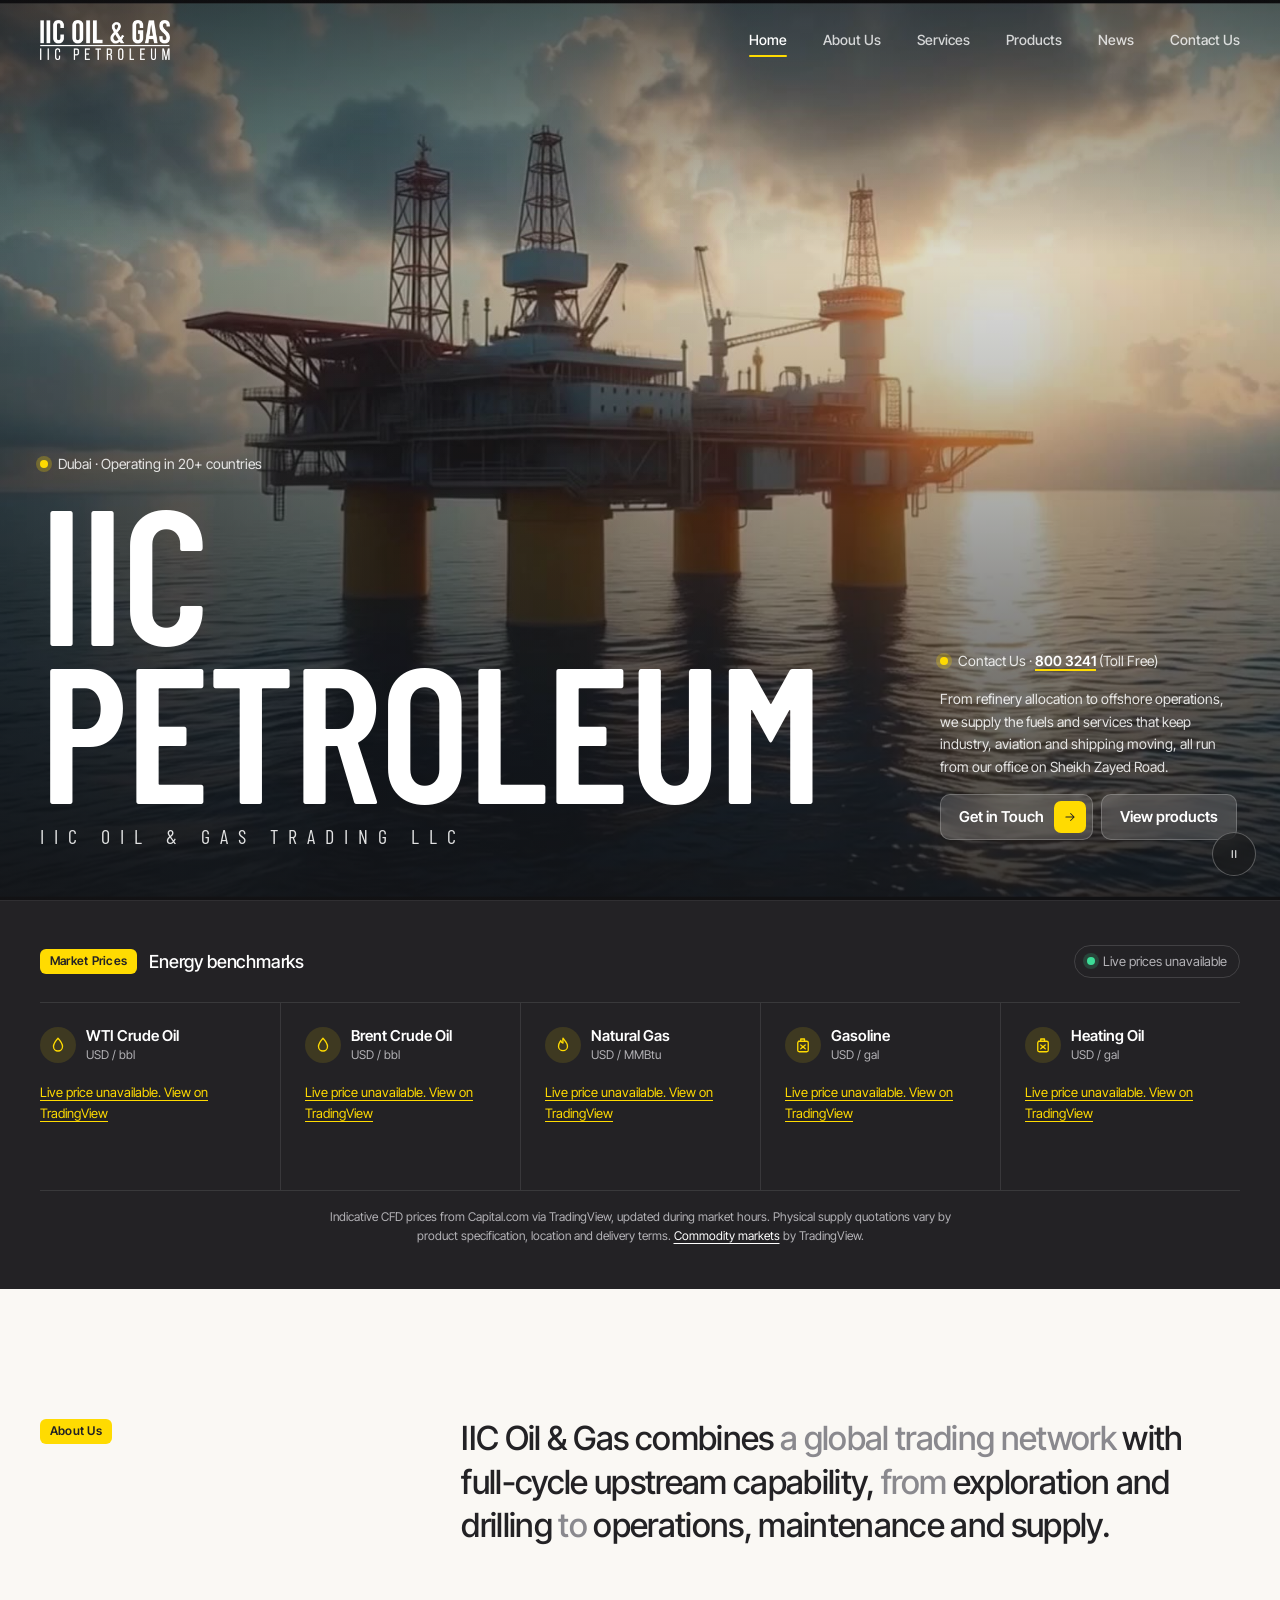
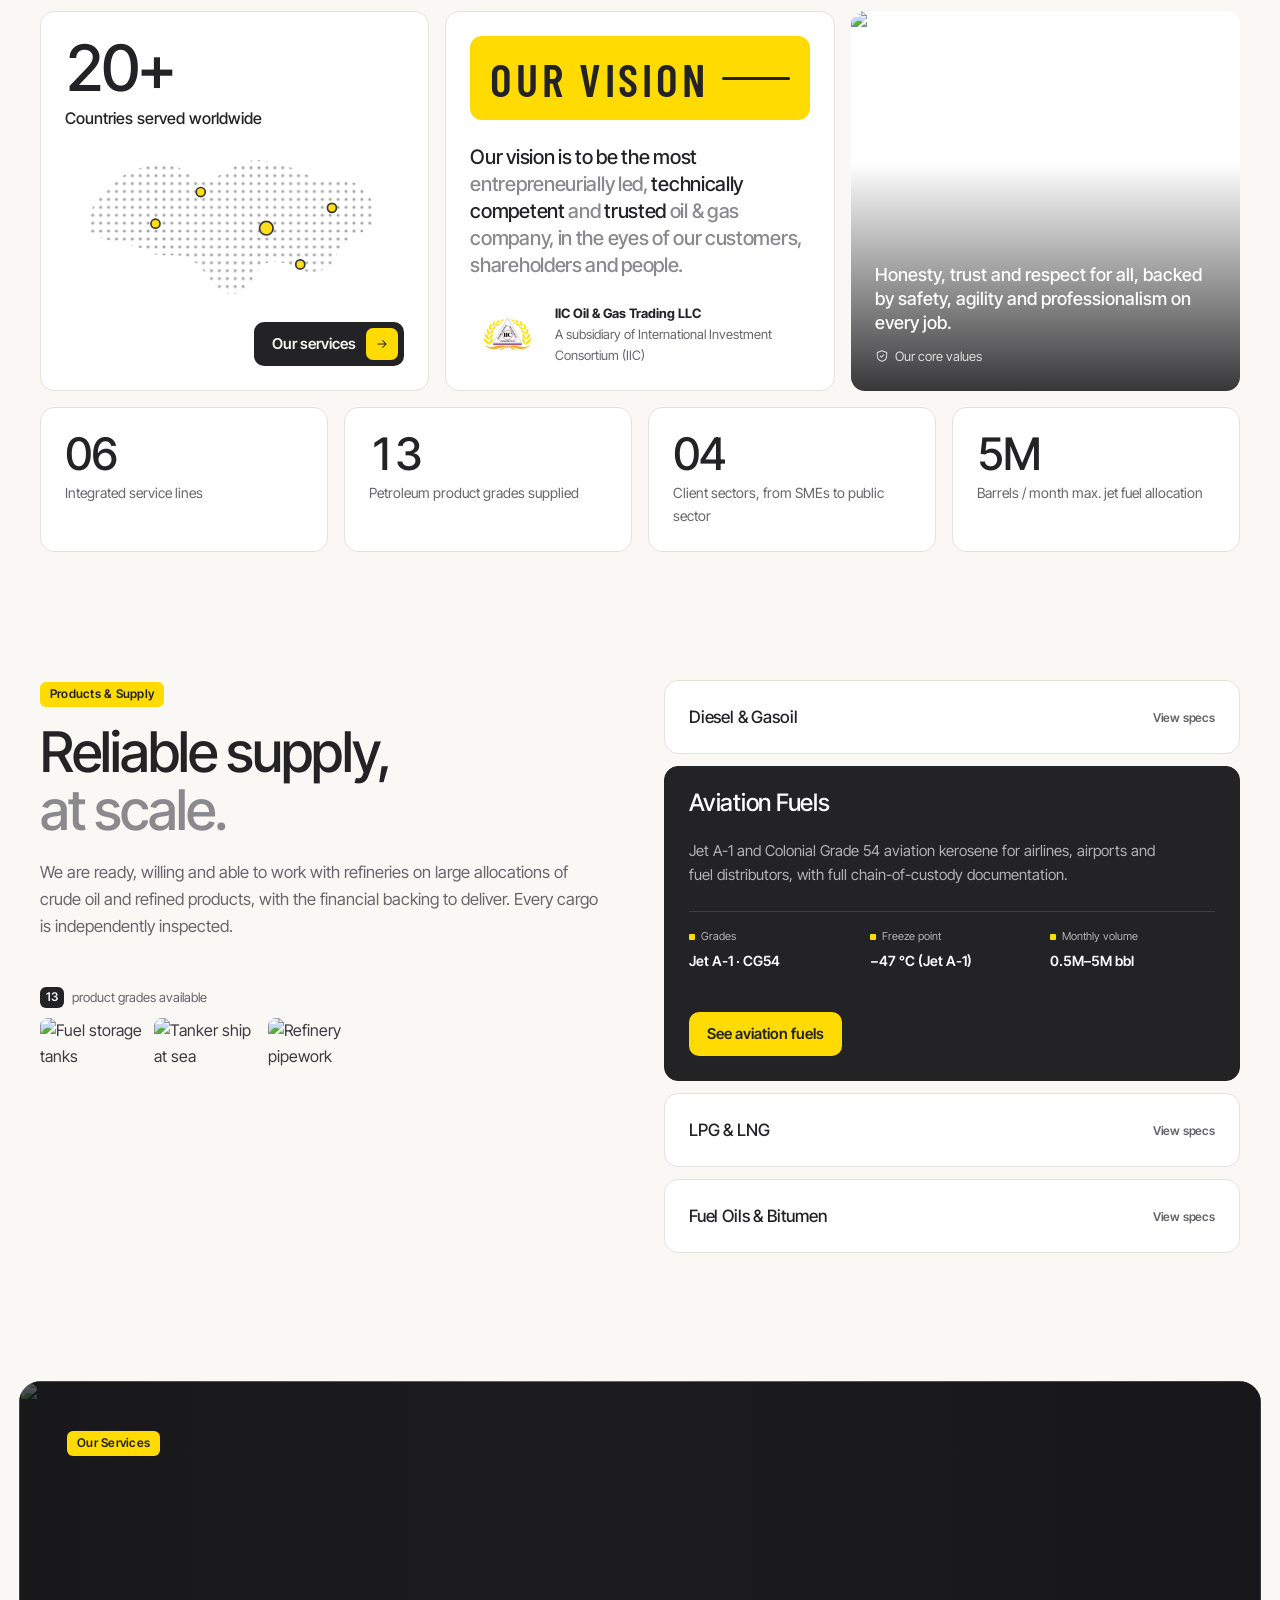
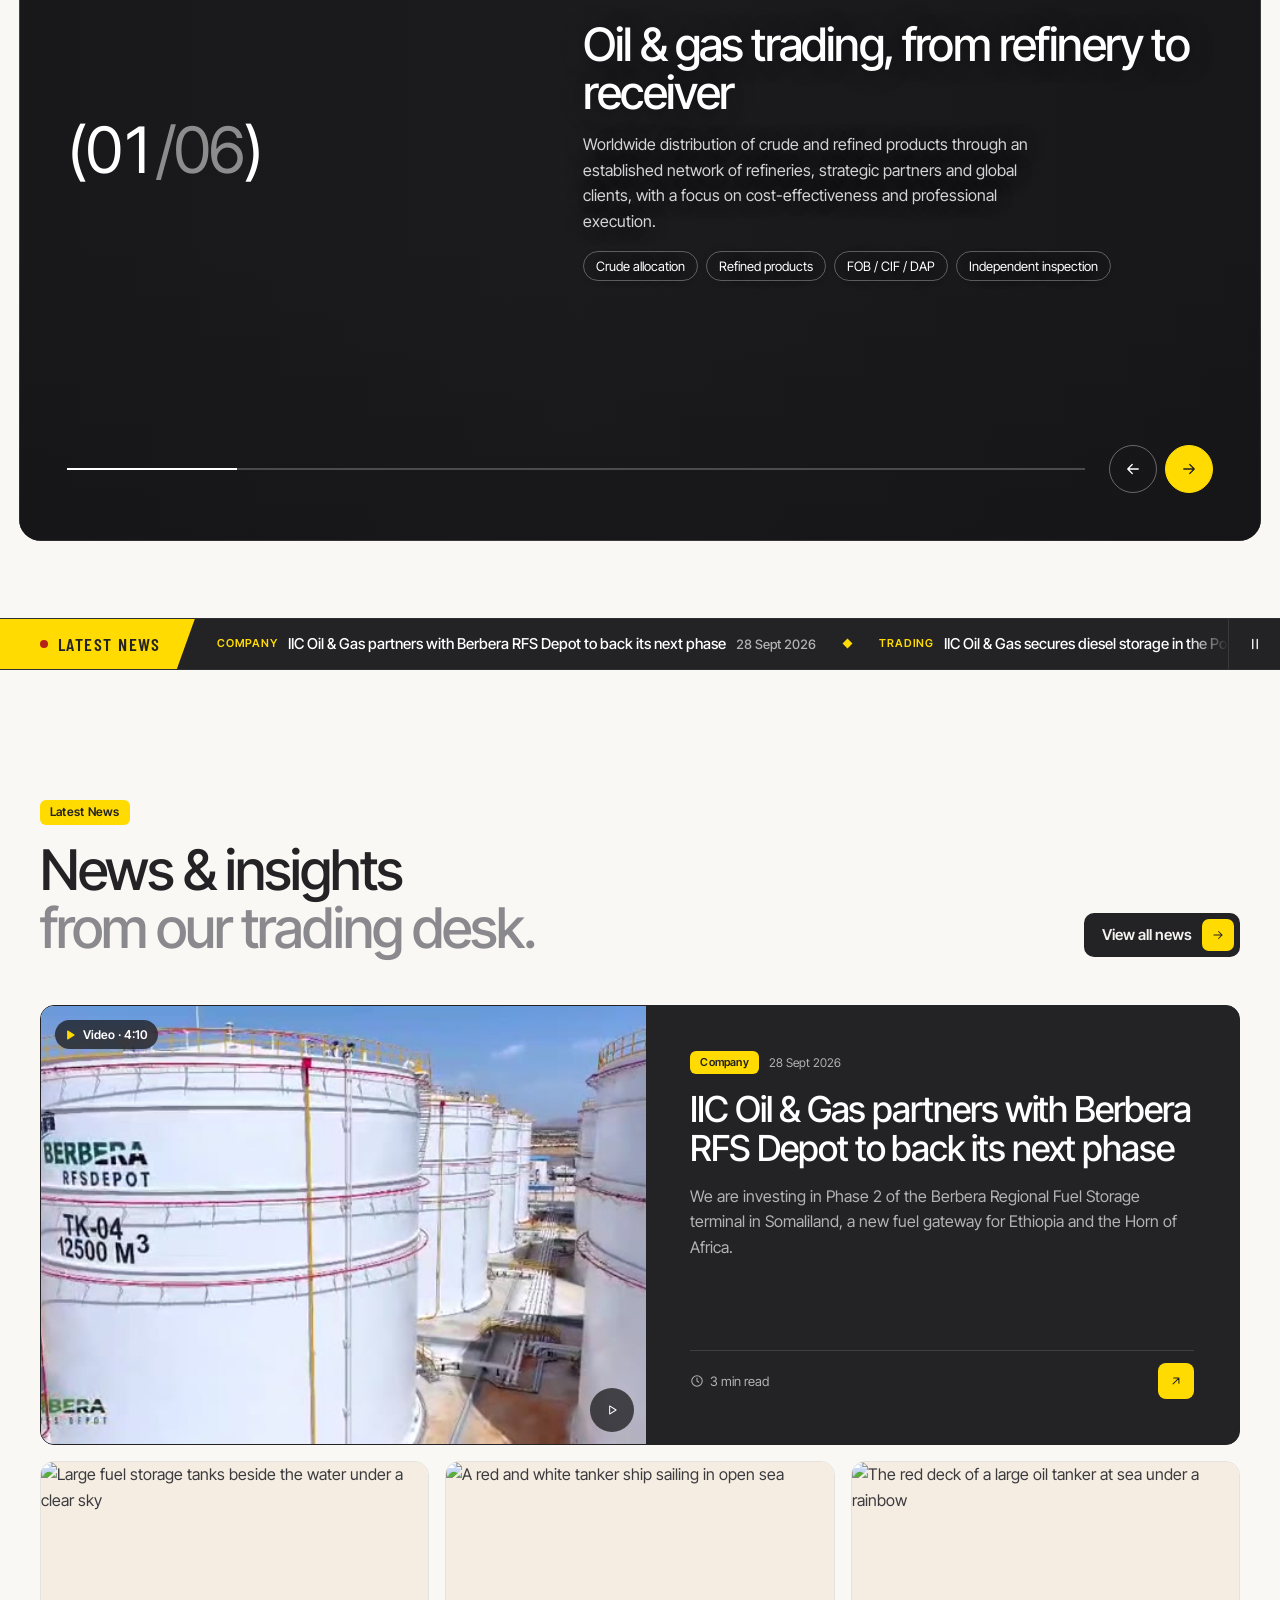
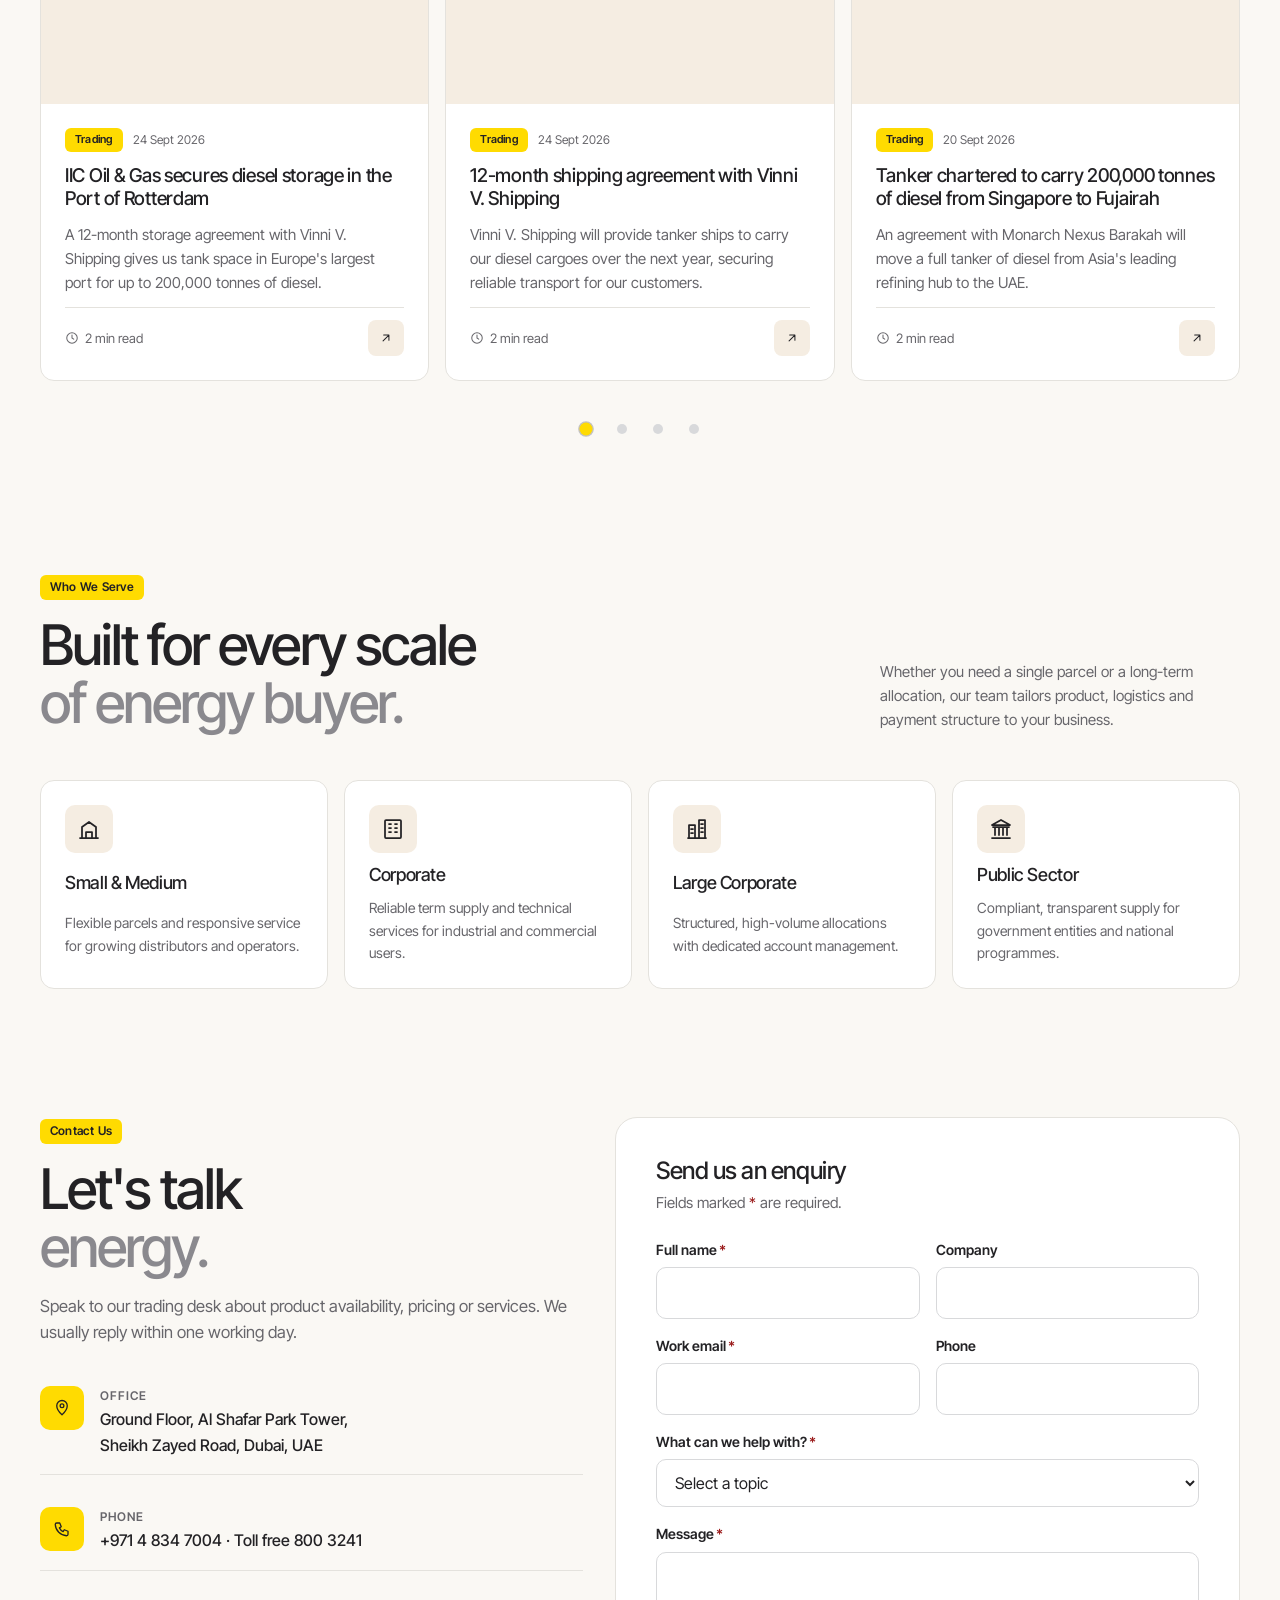
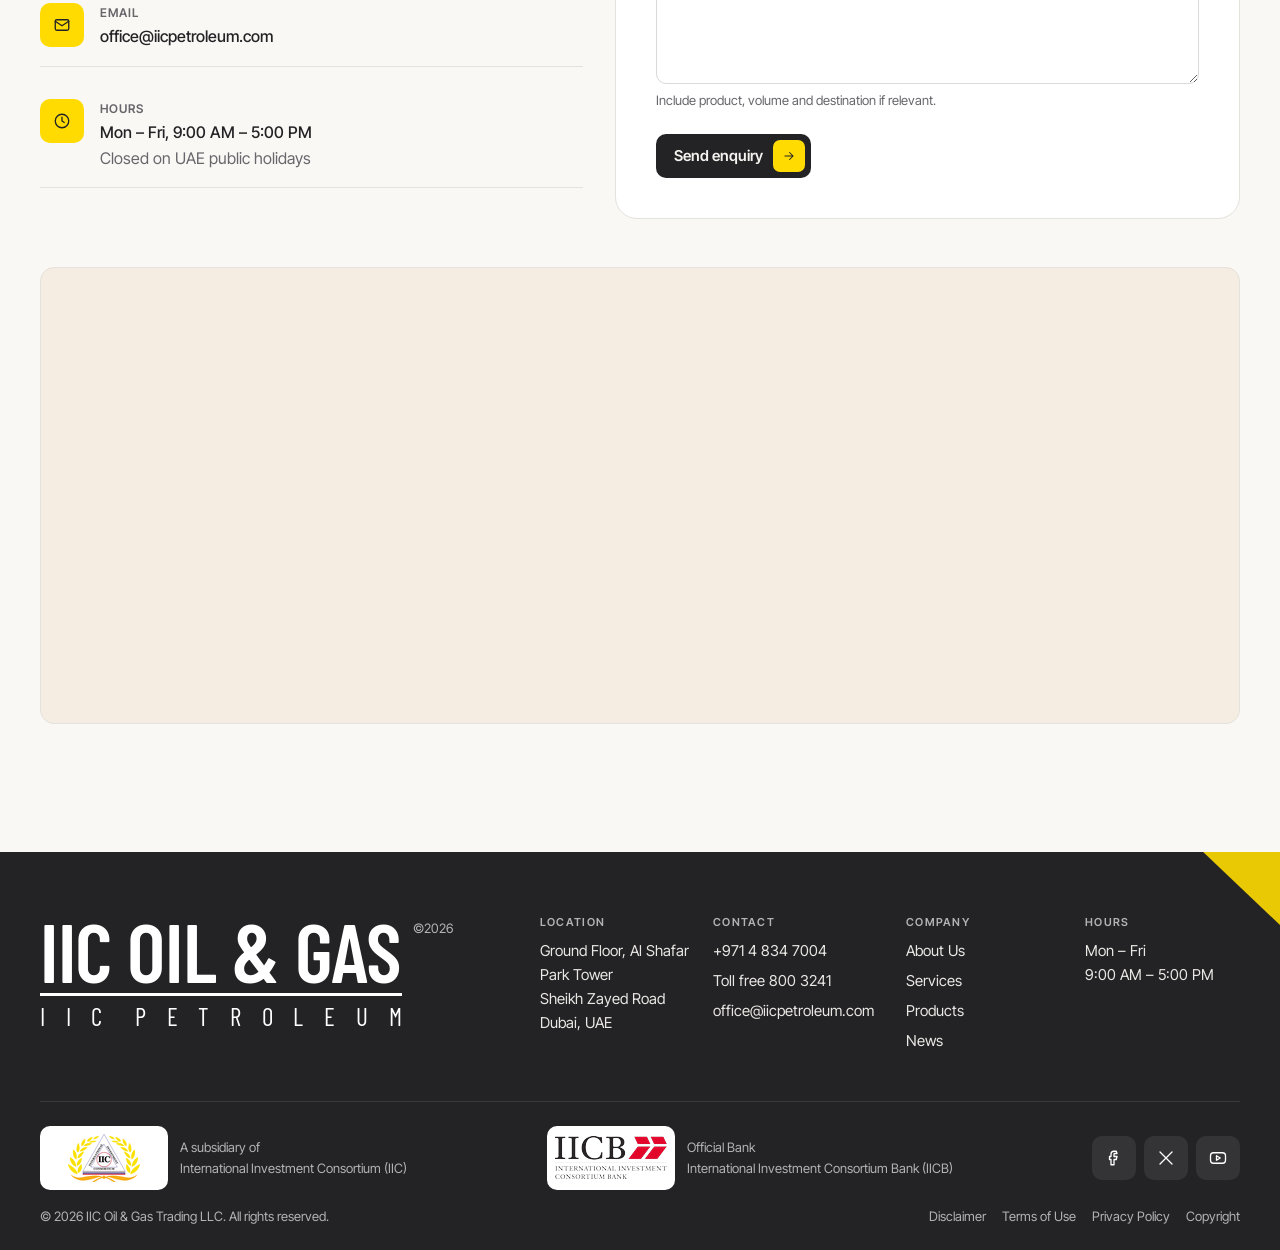
==== commit 1e66799c: "Updates on Chairman's feedback - add iicb as official bank of IIC - in the footer - OK - toll free n" ====
--- a/index.html
+++ b/index.html
@@ -15,7 +15,7 @@
   <link rel="preconnect" href="https://images.unsplash.com">
   <link rel="preload" as="image" href="assets/img/hero-poster.jpg?v=2">
   <link href="https://fonts.googleapis.com/css2?family=Barlow+Condensed:wght@400;600&family=Inter+Tight:wght@400;500;600&display=swap" rel="stylesheet">
-  <link rel="stylesheet" href="assets/css/styles.css?v=28">
+  <link rel="stylesheet" href="assets/css/styles.css?v=39">
   <script type="application/ld+json">
   {
     "@context": "https://schema.org",
@@ -94,6 +94,7 @@
             <p class="hero__sub">IIC Oil &amp; Gas Trading LLC</p>
           </div>
           <div class="hero__aside">
+            <p class="hero__kicker hero__kicker--contact"><span class="dot" aria-hidden="true"></span><span>Contact Us · <a href="tel:8003241">800 3241</a> (Toll Free)</span></p>
             <p>From refinery allocation to offshore operations, we supply the fuels and services that keep industry, aviation and shipping moving, all run from our office on Sheikh Zayed Road.</p>
             <div style="display:flex;gap:8px;flex-wrap:wrap">
               <a class="btn btn--light" href="#contact">Get in Touch <span class="btn__icon"><svg class="icon icon--sm" viewBox="0 0 24 24" aria-hidden="true"><path d="M5 12h14M13 6l6 6-6 6"/></svg></span></a>
@@ -151,7 +152,7 @@
           <blockquote>
             Our vision is to be the most <span class="soft">entrepreneurially led,</span> technically competent <span class="soft">and</span> trusted <span class="soft">oil &amp; gas company, in the eyes of our customers, shareholders and people.</span>
           </blockquote>
-          <div class="by"><img src="assets/img/iic-crest.png" alt="" width="142" height="100"><span><strong style="color:var(--ink)">IIC Oil &amp; Gas Trading LLC</strong><br>A subsidiary of International Investment Consortium (IIC)</span></div>
+          <div class="by"><img src="assets/img/iic-crest@1x.png" srcset="assets/img/iic-crest@2x.png 2x, assets/img/iic-crest@3x.png 3x" alt="" width="112" height="48"><span><strong style="color:var(--ink)">IIC Oil &amp; Gas Trading LLC</strong><br>A subsidiary of International Investment Consortium (IIC)</span></div>
         </article>
 
         <article class="card card--photo reveal" data-delay="160">
@@ -382,7 +383,7 @@
   <footer class="site-footer">
       <svg class="footer__stripe" viewBox="0 0 260 260" aria-hidden="true"><path d="M60 0h80L260 110v80z" fill="#ffdb01"/><path d="M140 0h60l60 50v60z" fill="#4b4a4e"/></svg>
       <div class="footer__top">
-        <p class="footer__tag">Driving Energy Forward<br><span class="soft">with Expertise, Innovation, and Trust.</span></p>
+        <p class="footer__mark" aria-label="IIC Oil &amp; Gas, IIC Petroleum"><span class="footer__mark-name">IIC Oil &amp; Gas</span><span class="footer__mark-rule" aria-hidden="true"></span><span class="footer__mark-sub" aria-hidden="true"><span>I</span><span>I</span><span>C</span><span class="sp"></span><span>P</span><span>E</span><span>T</span><span>R</span><span>O</span><span>L</span><span>E</span><span>U</span><span>M</span></span><span class="yr" aria-hidden="true">©<span data-year>2026</span></span></p>
         <div class="footer__grid2">
           <div class="footer__col"><h2>Location</h2><p>Ground Floor, Al Shafar Park Tower<br>Sheikh Zayed Road<br>Dubai, UAE</p></div>
           <div class="footer__col"><h2>Contact</h2><ul><li><a href="tel:+97148347004">+971 4 834 7004</a></li><li><a href="tel:8003241">Toll free 800 3241</a></li><li><a href="mailto:office@iicpetroleum.com">office@iicpetroleum.com</a></li></ul></div>
@@ -393,9 +394,9 @@
         </div>
       </div>
       <div class="footer__bottom">
-        <p class="footer__mark" aria-label="IIC Oil &amp; Gas">IIC Oil &amp; Gas<span class="yr" aria-hidden="true">©<span data-year>2026</span></span></p>
         <div class="footer__legal">
-          <div class="crest"><img src="assets/img/iic-crest.png" alt="International Investment Consortium crest" width="142" height="100"><p>A subsidiary of<br>International Investment Consortium (IIC)</p></div>
+          <div class="crest"><img src="assets/img/iic-crest@1x.png" srcset="assets/img/iic-crest@2x.png 2x, assets/img/iic-crest@3x.png 3x" alt="International Investment Consortium (IIC) crest" width="112" height="48"><p>A subsidiary of<br>International Investment Consortium (IIC)</p></div>
+          <a class="crest crest--bank" href="https://www.iicbank.com/" target="_blank" rel="noopener" aria-label="Official Bank: International Investment Consortium Bank (IICB), opens in a new tab"><img src="assets/img/iicb-logo@1x.png" srcset="assets/img/iicb-logo@2x.png 2x, assets/img/iicb-logo@3x.png 3x" alt="" width="112" height="48"><p>Official Bank<br>International Investment Consortium Bank (IICB)</p></a>
           <div class="social">
             <a href="https://www.facebook.com" aria-label="IIC Oil &amp; Gas on Facebook" rel="noopener" target="_blank"><svg class="icon" viewBox="0 0 24 24" aria-hidden="true"><path d="M15 3h-3a4 4 0 0 0-4 4v3H6v4h2v7h4v-7h3l1-4h-4V7a1 1 0 0 1 1-1h3z"/></svg></a>
             <a href="https://twitter.com" aria-label="IIC Oil &amp; Gas on X (Twitter)" rel="noopener" target="_blank"><svg class="icon" viewBox="0 0 24 24" aria-hidden="true"><path d="M4 4l16 16M20 4 4 20"/></svg></a>
@@ -407,8 +408,8 @@
       </div>
     </footer>
 
-  <script src="assets/js/news-data.js?v=28"></script>
-  <script src="assets/js/prices.js?v=28"></script>
-  <script src="assets/js/main.js?v=28"></script>
+  <script src="assets/js/news-data.js?v=39"></script>
+  <script src="assets/js/prices.js?v=39"></script>
+  <script src="assets/js/main.js?v=39"></script>
 </body>
 </html>
--- a/assets/css/styles.css
+++ b/assets/css/styles.css
@@ -235,6 +235,9 @@
 }
 .hero__inner { width: 100%; max-width: var(--container); margin-inline: auto; padding: calc(var(--nav-h) + 24px) var(--gutter) clamp(24px, 4vw, 48px); display: grid; grid-template-columns: 1fr auto; align-items: end; gap: var(--s-6); }
 .hero__kicker { display: flex; align-items: center; gap: 10px; font-size: .875rem; color: rgba(255,255,255,.85); margin-bottom: var(--s-4); }
+.hero__kicker--contact { margin: 0; }
+.hero__kicker a { color: #fff; font-weight: 600; text-decoration: underline; text-decoration-color: var(--brand-yellow); text-decoration-thickness: 2px; text-underline-offset: 3px; }
+.hero__kicker a:hover { color: var(--brand-yellow); }
 .hero__kicker .dot { width: 8px; height: 8px; border-radius: 50%; background: var(--brand-yellow); box-shadow: 0 0 0 4px rgba(255,219,1,.25); }
 .hero__title {
   font-family: var(--font-display); font-weight: 600; text-transform: uppercase;
@@ -318,7 +321,7 @@
 .card--quote blockquote { margin: var(--s-5) 0 0; font-size: 1.25rem; line-height: 1.35; letter-spacing: -.015em; color: var(--ink); font-weight: 500; }
 .card--quote blockquote .soft { color: var(--text-soft); }
 .card--quote .by { margin-top: var(--s-5); display: flex; align-items: center; gap: 10px; font-size: .8125rem; color: var(--text-muted); }
-.card--quote .by img { width: 40px; }
+.card--quote .by img { width: 75px; height: 32px; }
 .vision-label {
   display: flex; align-items: center; gap: 14px; margin: 0;
   flex: 1 1 auto; min-height: 84px; /* grows to fill the space above the quote */
@@ -663,22 +666,28 @@
 @media (max-width: 560px) { .article-nav { grid-template-columns: 1fr; } .article__hero { aspect-ratio: 4 / 3; } }
 
 /* ---------- Footer (reference: dark block + giant wordmark) ---------- */
-.site-footer { background: var(--dark); color: var(--on-dark); overflow: hidden; position: relative; }
+.site-footer { background: var(--dark); color: var(--on-dark); overflow: hidden; overflow: clip; position: relative; } /* clip: the corner stripe must not make the footer scrollable */
 .footer__top, .footer__bottom { max-width: var(--container); margin-inline: auto; }
 .footer__top { padding: clamp(32px, 5vw, 64px) var(--gutter) 0; display: grid; grid-template-columns: 1.4fr 1fr 1fr; gap: var(--s-6); }
-.footer__tag { font-size: clamp(1.75rem, 3.4vw, 2.75rem); letter-spacing: -.035em; line-height: 1.08; color: #fff; font-weight: 500; }
-.footer__tag .soft { color: rgba(255,255,255,.48); }
 .footer__col h2 { font-size: .6875rem; text-transform: uppercase; letter-spacing: .12em; color: var(--on-dark-muted); font-weight: 600; margin-bottom: 10px; }
 .footer__col p, .footer__col li { font-size: .9375rem; color: #e9e8e4; }
 .footer__col li + li { margin-top: 6px; }
 .footer__col a:hover { color: var(--brand-yellow); }
 .footer__grid2 { display: grid; grid-template-columns: 1fr 1fr; gap: var(--s-5); }
-.footer__bottom { padding: var(--s-7) var(--gutter) var(--s-5); display: flex; flex-direction: column; gap: var(--s-6); position: relative; }
-.footer__mark { order: 2; font-family: var(--font-display); font-weight: 600; text-transform: uppercase; color: #fff; font-size: clamp(3.25rem, 13.2vw, 12.5rem); line-height: .8; letter-spacing: -.005em; display: flex; align-items: flex-end; gap: .06em; white-space: nowrap; }
-.footer__mark .yr { font-family: var(--font-sans); font-size: max(.1em, .8rem); font-weight: 400; letter-spacing: 0; align-self: flex-start; color: var(--on-dark-muted); order: 2; }
+.footer__bottom { padding: var(--s-7) var(--gutter) var(--s-5); position: relative; }
+/* Footer wordmark, mirrors the logo: name / rule / letter-spaced subtitle */
+.footer__mark { position: relative; margin: 0; display: inline-grid; justify-self: start; align-self: start; padding-right: 3.2rem; font-family: var(--font-display); text-transform: uppercase; color: #fff; }
+.footer__mark-name { font-weight: 600; font-size: clamp(3.5rem, 6.4vw, 5.75rem); line-height: .85; letter-spacing: -.005em; white-space: nowrap; }
+.footer__mark-rule { height: 3px; background: currentColor; margin: .45rem 0 .5rem; }
+.footer__mark-sub { display: flex; justify-content: space-between; font-weight: 400; font-size: clamp(1.05rem, 1.95vw, 1.75rem); line-height: 1; }
+.footer__mark-sub .sp { width: 0; margin-left: -.35em; }
+.footer__mark .yr { position: absolute; top: .1rem; right: 0; font-family: var(--font-sans); font-size: .8125rem; font-weight: 400; letter-spacing: 0; text-transform: none; color: var(--on-dark-muted); }
+@media (max-width: 480px) { .footer__mark-name { font-size: 2.75rem; } .footer__mark-sub { font-size: .85rem; } }
 .footer__legal { order: 1; display: flex; flex-wrap: wrap; align-items: center; justify-content: space-between; gap: var(--s-4) var(--s-6); font-size: .8125rem; color: var(--on-dark-muted); padding-top: var(--s-5); border-top: 1px solid rgba(255,255,255,.1); }
 .footer__legal .crest { display: flex; align-items: center; gap: 12px; }
-.footer__legal img { width: 72px; background: #fff; border-radius: 10px; padding: 5px; }
+/* Logo tiles: identical 128x64 boxes; logo files are 112x48 canvases (@1x/2x/3x) shown pixel-exact */
+.footer__legal img { width: 128px; height: 64px; box-sizing: border-box; background: #fff; border-radius: 10px; padding: 8px; flex: none; }
+.crest--bank:hover p { color: #fff; }
 .footer__links { display: flex; flex-wrap: wrap; gap: 6px 16px; }
 .footer__links a:hover { color: #fff; text-decoration: underline; }
 .social { display: flex; gap: 8px; }
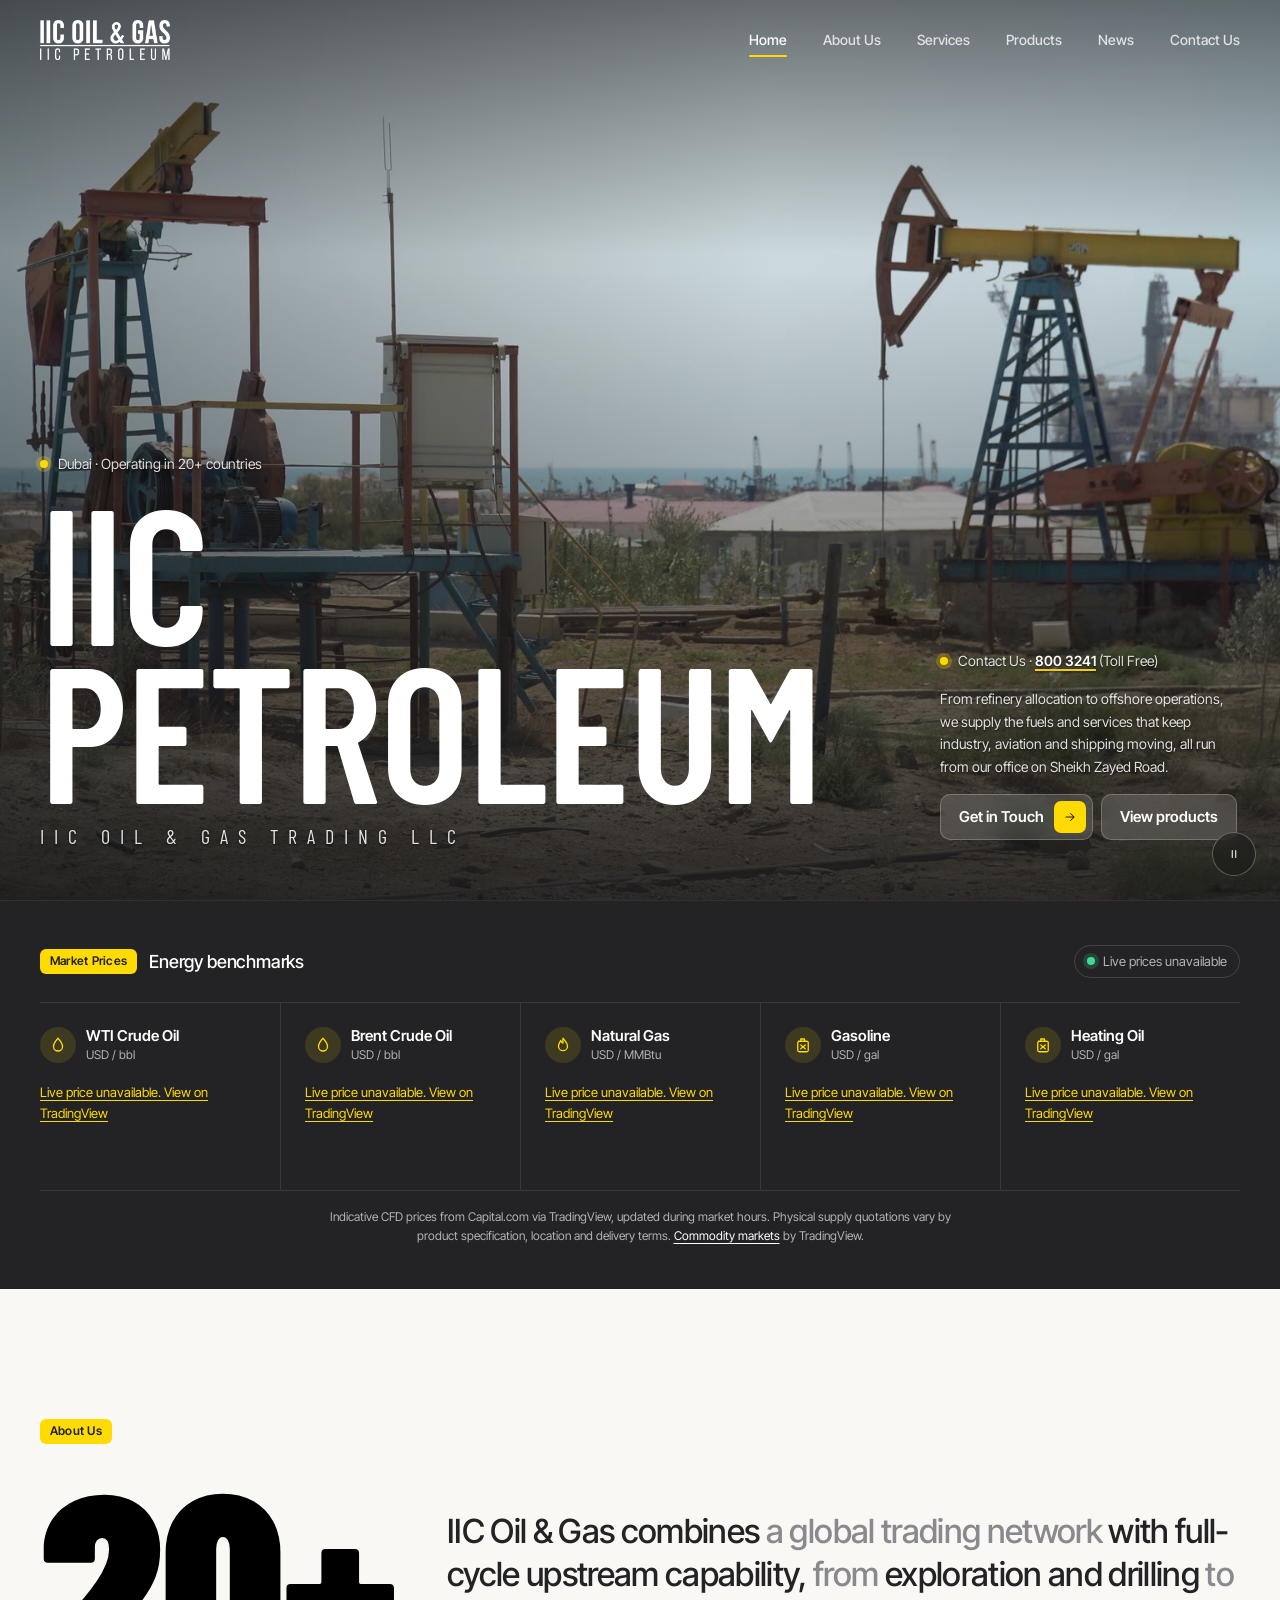
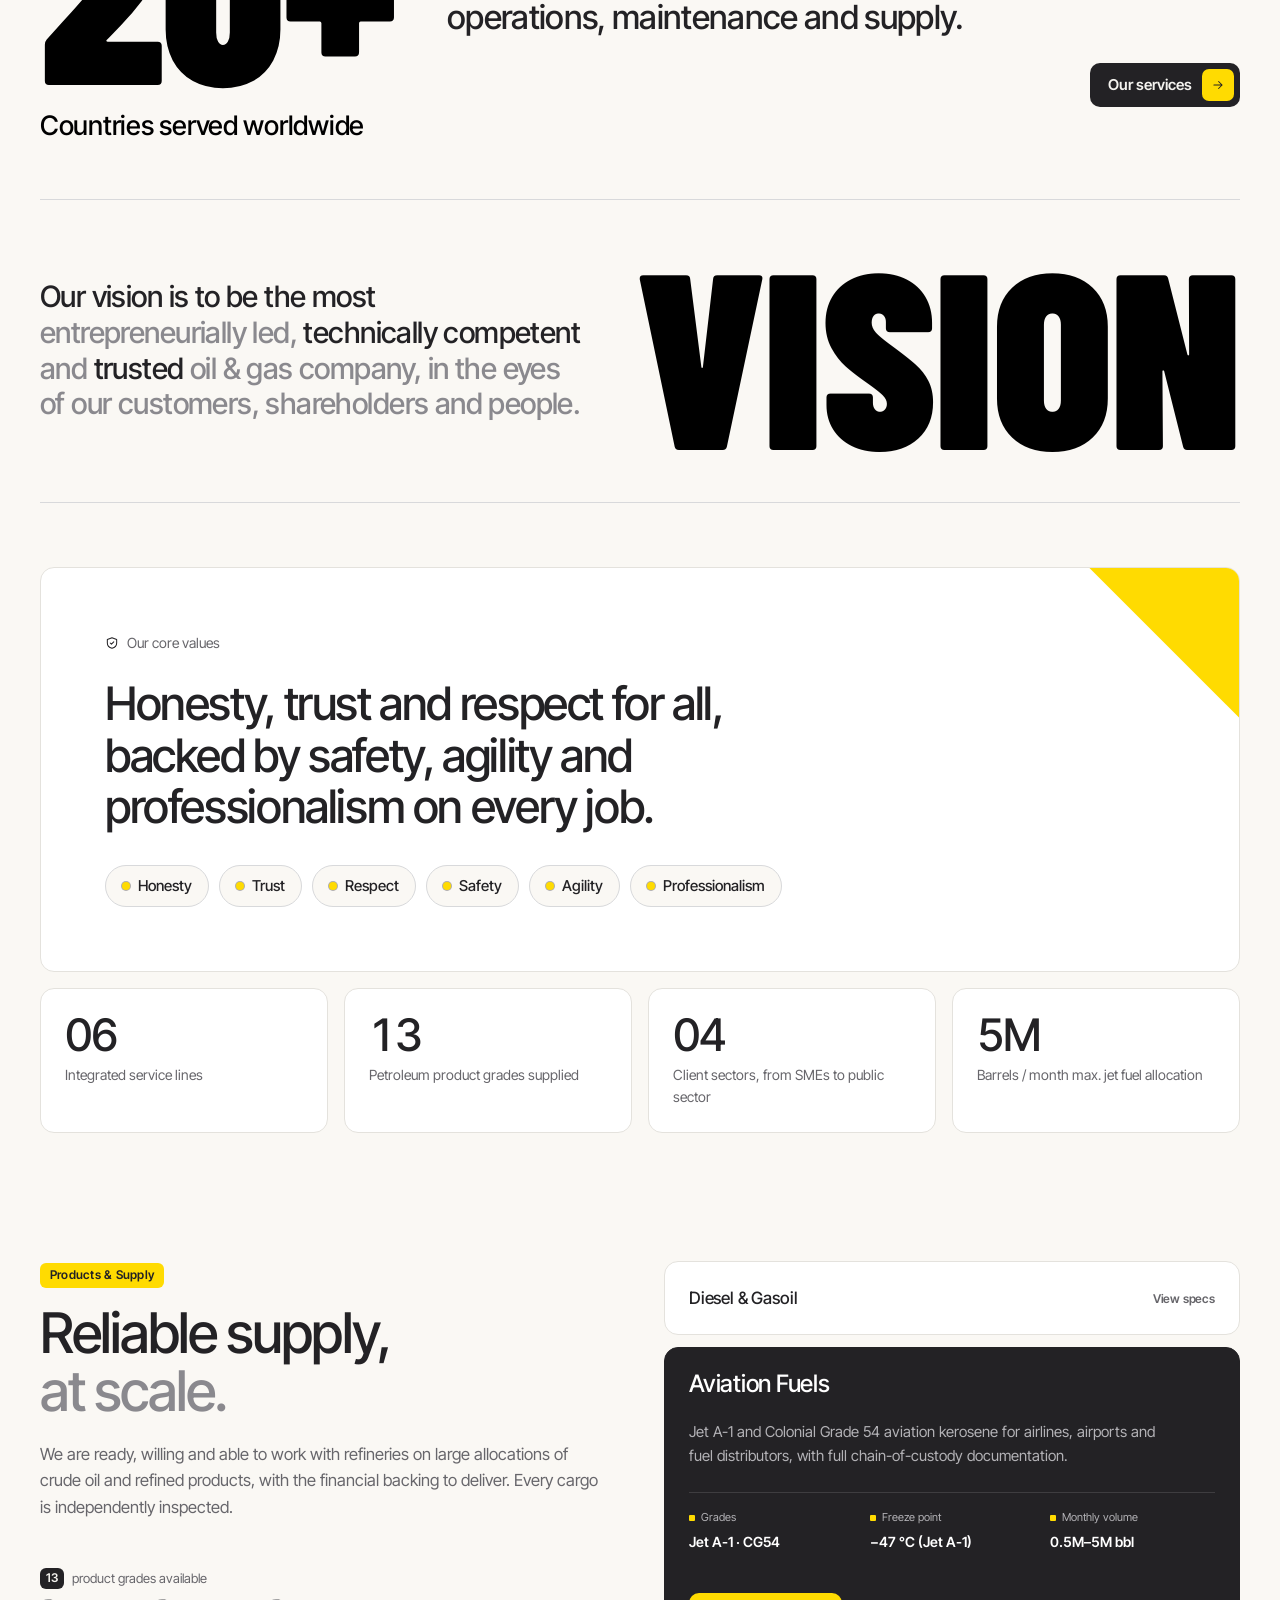
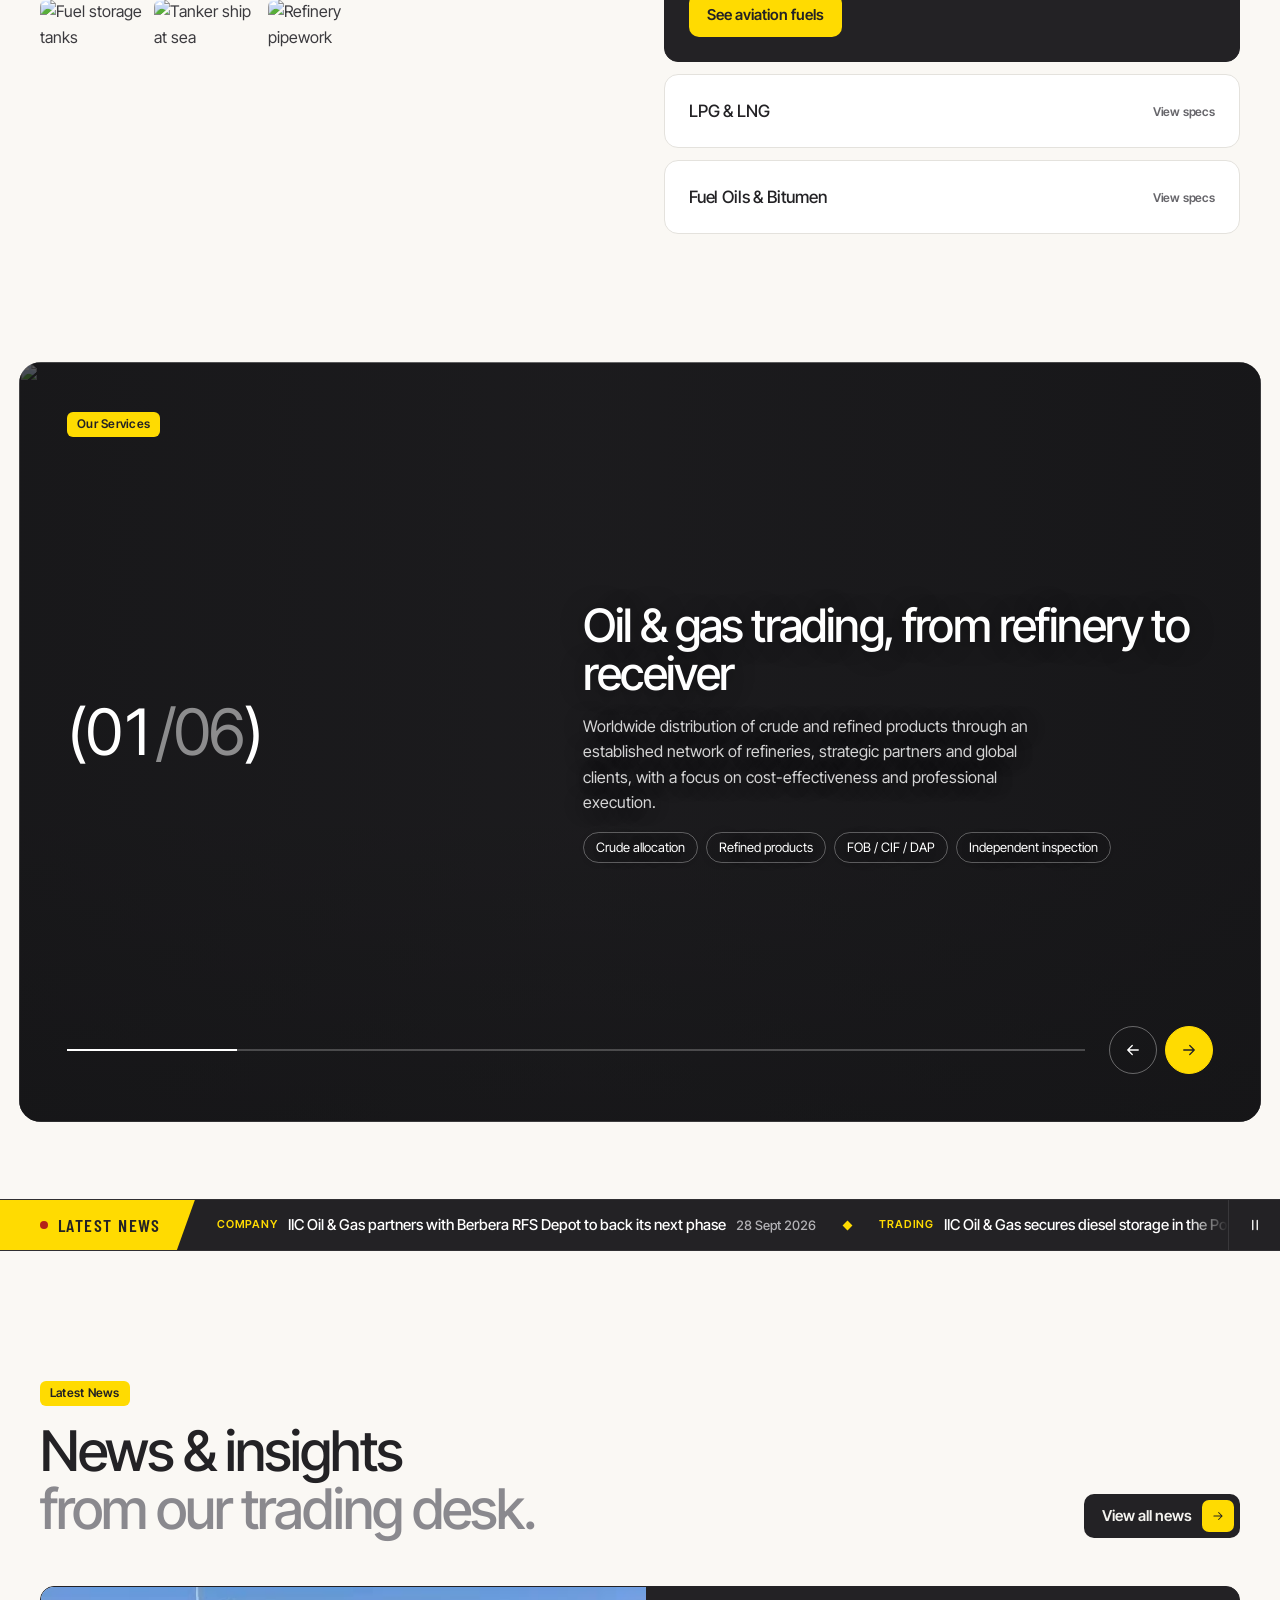
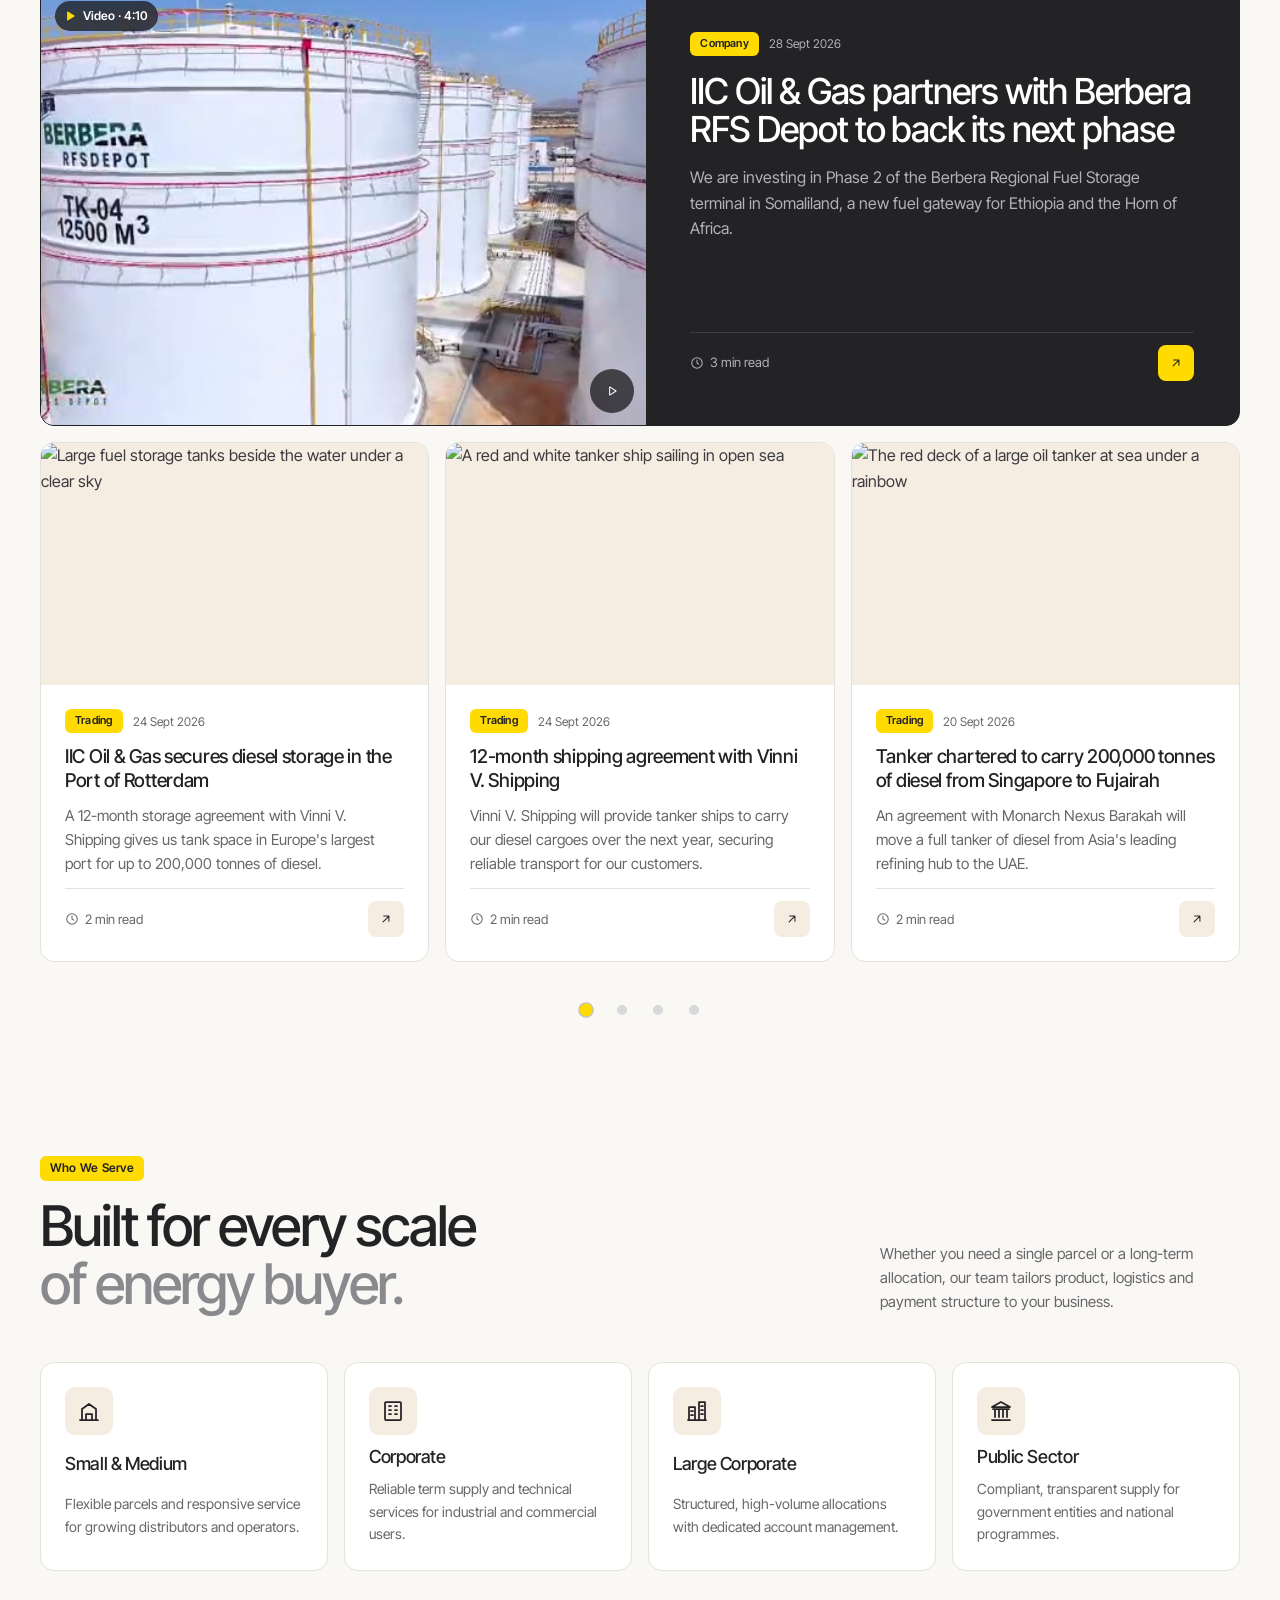
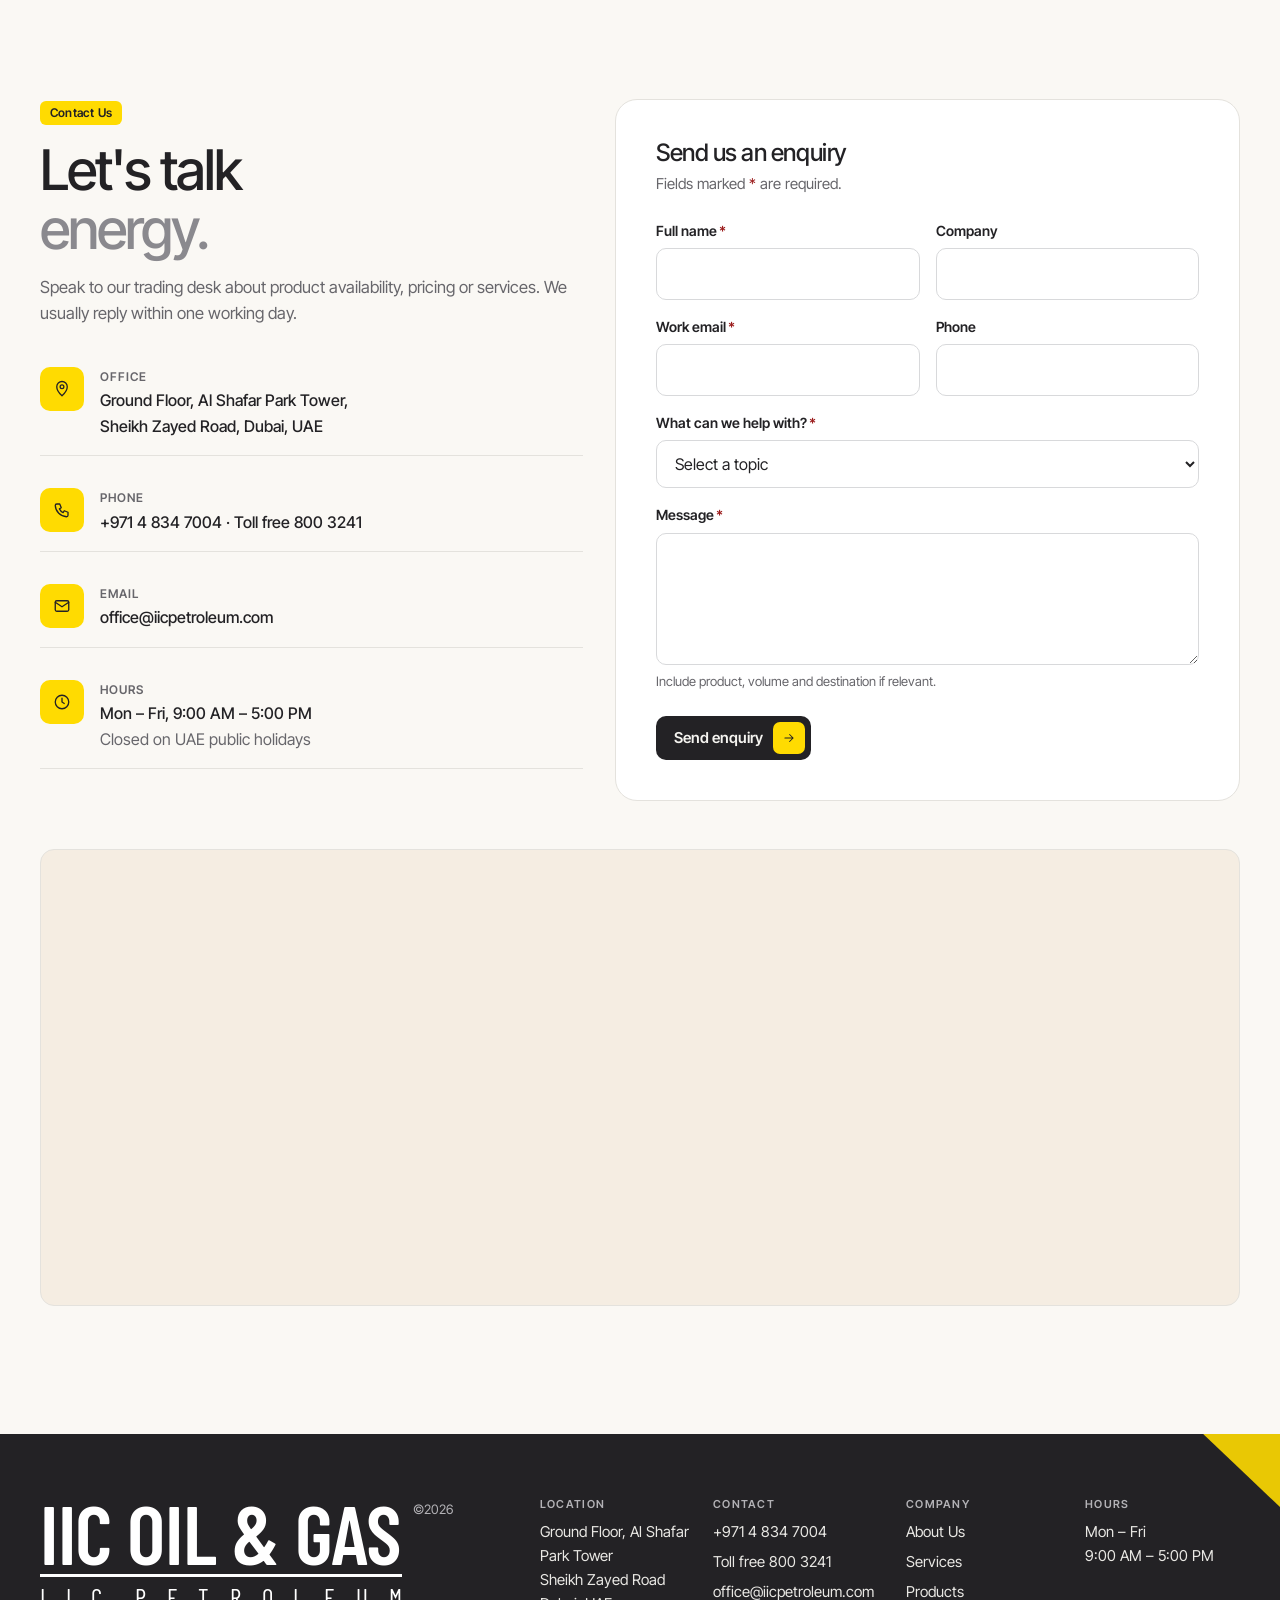
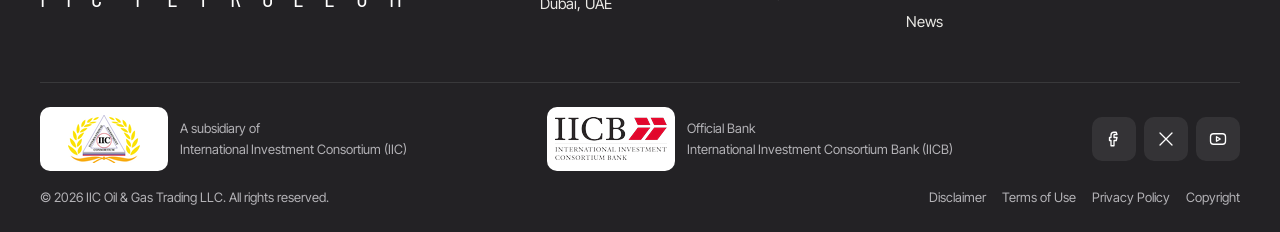
==== commit 7efa5598: "Added & Updated Moving Sections" ====
--- a/index.html
+++ b/index.html
@@ -8,14 +8,13 @@
   <meta name="theme-color" content="#232225">
   <meta property="og:title" content="IIC Oil & Gas — Trading & Services, Dubai">
   <meta property="og:description" content="Petroleum products trading and upstream services from Sheikh Zayed Road, Dubai.">
-  <meta property="og:image" content="https://iicpetroleum.com/assets/img/hero-poster.jpg?v=2">
+  <meta property="og:image" content="https://iicpetroleum.com/assets/img/hero4-poster.jpg">
   <link rel="icon" href="assets/img/favicon.svg" type="image/svg+xml">
   <link rel="preconnect" href="https://fonts.googleapis.com">
   <link rel="preconnect" href="https://fonts.gstatic.com" crossorigin>
   <link rel="preconnect" href="https://images.unsplash.com">
-  <link rel="preload" as="image" href="assets/img/hero-poster.jpg?v=2">
-  <link href="https://fonts.googleapis.com/css2?family=Barlow+Condensed:wght@400;600&family=Inter+Tight:wght@400;500;600&display=swap" rel="stylesheet">
-  <link rel="stylesheet" href="assets/css/styles.css?v=39">
+  <link href="https://fonts.googleapis.com/css2?family=Barlow+Condensed:wght@400;600;900&family=Inter+Tight:wght@400;500;600&display=swap" rel="stylesheet">
+  <link rel="stylesheet" href="assets/css/styles.css?v=68">
   <script type="application/ld+json">
   {
     "@context": "https://schema.org",
@@ -78,9 +77,9 @@
     <!-- ============ HERO ============ -->
     <section class="hero" aria-labelledby="hero-title">
         <div class="hero__media">
-          <video class="hero__video" autoplay muted loop playsinline preload="auto" poster="assets/img/hero-poster.jpg?v=2" aria-hidden="true">
-            <source src="assets/video/hero-720.mp4?v=2" type="video/mp4" media="(max-width: 800px)">
-            <source src="assets/video/hero-1080.mp4?v=2" type="video/mp4">
+          <video class="hero__video" autoplay muted loop playsinline preload="auto" poster="assets/img/hero4-poster.jpg" aria-hidden="true">
+            <source src="assets/video/hero4-720.mp4" type="video/mp4" media="(max-width: 800px)">
+            <source src="assets/video/hero4-1080.mp4" type="video/mp4">
           </video>
         </div>
         <button class="hero__vidtoggle" type="button" data-hero-toggle aria-pressed="false" aria-label="Pause background video">
@@ -123,46 +122,50 @@
 
     <!-- ============ ABOUT ============ -->
     <section class="section container" id="about" aria-labelledby="about-title">
-      <div class="about__statement">
-        <div class="reveal"><span class="chip">About Us</span></div>
-        <h2 class="statement reveal" id="about-title" data-delay="80">
-          IIC Oil &amp; Gas combines <span class="soft">a global trading network</span> with full-cycle upstream capability, <span class="soft">from</span> exploration and drilling <span class="soft">to</span> operations, maintenance and supply.
-        </h2>
-      </div>
-
-      <div class="about__cards">
-        <article class="card card--stat reveal">
-          <p class="stat__num tabular">20+</p>
-          <p class="stat__label">Countries served worldwide</p>
-          <svg class="dotmap" viewBox="0 0 300 150" aria-hidden="true">
-            <defs>
-              <pattern id="dots" width="7" height="7" patternUnits="userSpaceOnUse"><circle cx="3.5" cy="3.5" r="1.4" fill="currentColor"/></pattern>
-              <clipPath id="globe"><path d="M20 70c10-30 40-50 70-48 18 1 20 14 36 12 20-2 22-18 48-16 30 3 44 20 64 18 22-2 30 8 36 24 5 14-8 20-20 26-16 8-12 26-30 30-20 4-26-12-44-8-16 4-10 26-30 28-18 2-22-20-38-30-12-8-28 0-40-8-16-10-58-6-52-28z"/></clipPath>
-            </defs>
-            <rect width="300" height="150" fill="url(#dots)" clip-path="url(#globe)" opacity=".55"/>
-            <g fill="#ffdb01" stroke="#232225" stroke-width="1.5">
-              <circle cx="178" cy="78" r="6"/><circle cx="120" cy="46" r="4"/><circle cx="236" cy="60" r="4"/><circle cx="80" cy="74" r="4"/><circle cx="208" cy="110" r="4"/>
-            </g>
-          </svg>
-          <a class="btn btn--dark" href="#services" style="align-self:flex-end;margin-top:12px">Our services <span class="btn__icon"><svg class="icon icon--sm" viewBox="0 0 24 24" aria-hidden="true"><path d="M5 12h14M13 6l6 6-6 6"/></svg></span></a>
-        </article>
-
-        <article class="card card--quote reveal" data-delay="80">
-          <h3 class="vision-label">Our Vision</h3>
-          <blockquote>
+      <div class="reveal"><span class="chip">About Us</span></div>
+
+      <div class="about-row about-row--intro">
+        <div class="about-row__figure reveal">
+          <div class="about-big about-big--video" aria-hidden="true">
+            <video class="about-big__video" autoplay muted loop playsinline preload="metadata" poster="assets/img/about-20-fill-poster.jpg?v=2">
+              <source src="assets/video/about-20-fill.mp4?v=2" type="video/mp4">
+            </video>
+            <canvas class="about-big__canvas"></canvas>
+            <span class="about-big__mask">20+</span>
+          </div>
+          <p class="about-big__label"><span class="visually-hidden">20+ </span>Countries served worldwide</p>
+        </div>
+        <div class="about-row__text reveal" data-delay="80">
+          <h2 class="statement" id="about-title">
+            IIC Oil &amp; Gas combines <span class="soft">a global trading network</span> with full-cycle upstream capability, <span class="soft">from</span> exploration and drilling <span class="soft">to</span> operations, maintenance and supply.
+          </h2>
+          <a class="btn btn--dark" href="#services">Our services <span class="btn__icon"><svg class="icon icon--sm" viewBox="0 0 24 24" aria-hidden="true"><path d="M5 12h14M13 6l6 6-6 6"/></svg></span></a>
+        </div>
+      </div>
+
+      <div class="about-row about-row--vision">
+        <div class="about-row__text reveal">
+          <h3 class="visually-hidden">Our vision</h3>
+          <blockquote class="about-quote">
             Our vision is to be the most <span class="soft">entrepreneurially led,</span> technically competent <span class="soft">and</span> trusted <span class="soft">oil &amp; gas company, in the eyes of our customers, shareholders and people.</span>
           </blockquote>
-          <div class="by"><img src="assets/img/iic-crest@1x.png" srcset="assets/img/iic-crest@2x.png 2x, assets/img/iic-crest@3x.png 3x" alt="" width="112" height="48"><span><strong style="color:var(--ink)">IIC Oil &amp; Gas Trading LLC</strong><br>A subsidiary of International Investment Consortium (IIC)</span></div>
-        </article>
-
-        <article class="card card--photo reveal" data-delay="160">
-          <img src="https://images.unsplash.com/photo-1759922378219-1d31edb644f4?auto=format&fit=crop&w=900&q=70" alt="Field engineer in a hard hat and high-visibility vest on site" loading="lazy" width="900" height="1350">
-          <div class="card__caption">
-            <p>Honesty, trust and respect for all, backed by safety, agility and professionalism on every job.</p>
-            <small><svg class="icon icon--sm" viewBox="0 0 24 24" aria-hidden="true"><path d="M12 3 4 6v6c0 5 3.5 8 8 9 4.5-1 8-4 8-9V6l-8-3z"/><path d="m9 12 2 2 4-4"/></svg> Our core values</small>
-          </div>
-        </article>
-      </div>
+        </div>
+        <div class="about-big about-big--word about-big--video reveal" data-delay="80" aria-hidden="true">
+          <video class="about-big__video" autoplay muted loop playsinline preload="metadata" poster="assets/img/hero-poster.jpg?v=2">
+            <source src="assets/video/hero-720.mp4?v=2" type="video/mp4">
+          </video>
+          <canvas class="about-big__canvas"></canvas>
+          <span class="about-big__mask">Vision</span>
+        </div>
+      </div>
+
+      <article class="values-panel reveal" aria-labelledby="values-title">
+        <p class="values-panel__label"><svg class="icon icon--sm" viewBox="0 0 24 24" aria-hidden="true"><path d="M12 3 4 6v6c0 5 3.5 8 8 9 4.5-1 8-4 8-9V6l-8-3z"/><path d="m9 12 2 2 4-4"/></svg> Our core values</p>
+        <h3 class="values-panel__title" id="values-title">Honesty, trust and respect for all, <span class="soft">backed by safety, agility and professionalism on every job.</span></h3>
+        <ul class="values-panel__list">
+          <li>Honesty</li><li>Trust</li><li>Respect</li><li>Safety</li><li>Agility</li><li>Professionalism</li>
+        </ul>
+      </article>
 
       <div class="stat-strip">
         <div class="card reveal"><p class="stat__num tabular">06</p><p class="stat__label">Integrated service lines</p></div>
@@ -232,7 +235,7 @@
         <div class="slide"><img src="https://images.unsplash.com/photo-1598408745613-178751e2ccde?auto=format&fit=crop&w=2000&q=70" alt="" loading="lazy"></div>
         <div class="slide"><img src="https://images.unsplash.com/photo-1678984240126-70bcddd7a228?auto=format&fit=crop&w=2000&q=70" alt="" loading="lazy"></div>
         <div class="slide"><img src="https://images.unsplash.com/photo-1749073668528-38ab64575f5d?auto=format&fit=crop&w=2000&q=70" alt="" loading="lazy"></div>
-        <div class="slide"><img src="https://images.unsplash.com/photo-1722183704200-e96339975ba4?auto=format&fit=crop&w=2000&q=70" alt="" loading="lazy"></div>
+        <div class="slide"><img src="https://images.unsplash.com/photo-1749073668528-38ab64575f5d?auto=format&fit=crop&w=2000&q=70" alt="" loading="lazy"></div>
         <div class="slide"><img src="https://images.unsplash.com/photo-1648369000096-109763c11e8e?auto=format&fit=crop&w=2000&q=70" alt="" loading="lazy"></div>
         <div class="slide"><img src="https://images.unsplash.com/photo-1759922378222-47ad736a174d?auto=format&fit=crop&w=2000&q=70" alt="" loading="lazy"></div>
 
@@ -408,8 +411,8 @@
       </div>
     </footer>
 
-  <script src="assets/js/news-data.js?v=39"></script>
-  <script src="assets/js/prices.js?v=39"></script>
-  <script src="assets/js/main.js?v=39"></script>
+  <script src="assets/js/news-data.js?v=68"></script>
+  <script src="assets/js/prices.js?v=68"></script>
+  <script src="assets/js/main.js?v=68"></script>
 </body>
 </html>
--- a/assets/css/styles.css
+++ b/assets/css/styles.css
@@ -220,7 +220,7 @@
 }
 .hero__media { position: absolute; inset: 0; z-index: -2; }
 .hero__media img, .hero__video { width: 100%; height: 100%; object-fit: cover; object-position: center 40%; }
-.hero__media { background: #2b2c2f url("../img/hero-poster.jpg?v=2") center 40% / cover no-repeat; }
+.hero__media { background: #2b2c2f url("../img/hero4-poster.jpg") center 40% / cover no-repeat; }
 .hero__vidtoggle { position: absolute; right: clamp(12px, 2vw, 24px); bottom: clamp(12px, 2vw, 24px); z-index: 2; width: 44px; height: 44px; display: grid; place-items: center; border-radius: 50%; border: 1px solid rgba(255,255,255,.28); background: rgba(20,20,22,.45); color: #fff; backdrop-filter: blur(8px); -webkit-backdrop-filter: blur(8px); transition: background-color var(--dur) var(--ease-out); }
 .hero__vidtoggle:hover { background: rgba(20,20,22,.7); }
 .hero__vidtoggle .vt-play, .hero__vidtoggle.is-paused .vt-pause { display: none; }
@@ -238,7 +238,15 @@
 .hero__kicker--contact { margin: 0; }
 .hero__kicker a { color: #fff; font-weight: 600; text-decoration: underline; text-decoration-color: var(--brand-yellow); text-decoration-thickness: 2px; text-underline-offset: 3px; }
 .hero__kicker a:hover { color: var(--brand-yellow); }
-.hero__kicker .dot { width: 8px; height: 8px; border-radius: 50%; background: var(--brand-yellow); box-shadow: 0 0 0 4px rgba(255,219,1,.25); }
+.hero__kicker, .hero__aside p, .hero__sub { text-shadow: 0 1px 2px rgba(0,0,0,.55), 0 0 18px rgba(0,0,0,.45); }
+.hero__kicker .dot { width: 8px; height: 8px; border-radius: 50%; background: var(--brand-yellow); box-shadow: 0 0 0 4px rgba(255,219,1,.25); animation: dotGlow 2.8s ease-in-out infinite; }
+.hero__kicker--contact .dot { animation-delay: 1.4s; } /* the two dots take turns */
+/* Soft glow that swells and fades; the dot itself stays still */
+@keyframes dotGlow {
+  0%, 100% { box-shadow: 0 0 0 4px rgba(255,219,1,.2), 0 0 0 0 rgba(255,219,1,0); }
+  50%      { box-shadow: 0 0 0 4px rgba(255,219,1,.45), 0 0 14px 6px rgba(255,219,1,.55); }
+}
+@media (prefers-reduced-motion: reduce) { .hero__kicker .dot { animation: none; } }
 .hero__title {
   font-family: var(--font-display); font-weight: 600; text-transform: uppercase;
   font-size: clamp(3.75rem, 15vw, 13.5rem); line-height: .82; letter-spacing: -.01em; color: #fff;
@@ -310,45 +318,59 @@
 }
 
 /* ---------- About ---------- */
-.about__statement { display: grid; grid-template-columns: 1fr 2fr; gap: var(--s-6); align-items: start; }
-.about__cards { margin-top: var(--s-8); display: grid; grid-template-columns: repeat(3, 1fr); gap: var(--s-4); }
 .card { background: var(--surface); border: 1px solid var(--border); border-radius: var(--radius); padding: var(--s-5); position: relative; overflow: hidden; }
-.card--stat { display: flex; flex-direction: column; min-height: 340px; }
 .stat__num { font-size: clamp(3rem, 5vw, 4.25rem); letter-spacing: -.05em; line-height: 1; color: var(--ink); font-weight: 500; }
 .stat__label { margin-top: 6px; font-weight: 500; color: var(--ink); }
-.dotmap { margin-top: auto; color: var(--brand-grey); opacity: .9; }
-.card--quote { display: flex; flex-direction: column; min-height: 340px; }
-.card--quote blockquote { margin: var(--s-5) 0 0; font-size: 1.25rem; line-height: 1.35; letter-spacing: -.015em; color: var(--ink); font-weight: 500; }
-.card--quote blockquote .soft { color: var(--text-soft); }
-.card--quote .by { margin-top: var(--s-5); display: flex; align-items: center; gap: 10px; font-size: .8125rem; color: var(--text-muted); }
-.card--quote .by img { width: 75px; height: 32px; }
-.vision-label {
-  display: flex; align-items: center; gap: 14px; margin: 0;
-  flex: 1 1 auto; min-height: 84px; /* grows to fill the space above the quote */
-  padding: 12px 20px 10px; border-radius: 12px;
-  background: var(--brand-yellow); color: var(--ink);
-  font-family: var(--font-display); font-weight: 600; text-transform: uppercase;
-  font-size: clamp(2.5rem, 3.6vw, 3rem); line-height: .95; letter-spacing: .08em; white-space: nowrap;
-}
-.vision-label::after { content: ""; flex: 1; min-width: 24px; height: 3px; background: var(--ink); border-radius: 2px; margin-top: -2px; }
 .card--photo { padding: 0; min-height: 340px; color: #fff; border: 0; }
 .card--photo img { position: absolute; inset: 0; width: 100%; height: 100%; object-fit: cover; }
 .card--photo::after { content: ""; position: absolute; inset: 0; background: linear-gradient(0deg, rgba(20,20,22,.85), rgba(20,20,22,0) 60%); }
 .card--photo .card__caption { position: absolute; left: var(--s-5); right: var(--s-5); bottom: var(--s-5); z-index: 1; }
 .card--photo .card__caption p { font-size: 1.125rem; font-weight: 500; line-height: 1.35; }
 .card--photo .card__caption small { display: flex; align-items: center; gap: 6px; margin-top: 10px; color: rgba(255,255,255,.8); font-size: .8125rem; }
+/* ---------- About: editorial rows (big figure + text) ---------- */
+.about-row { display: grid; grid-template-columns: auto minmax(0, 1fr); gap: clamp(28px, 4vw, 64px); align-items: center; padding-block: clamp(32px, 4vw, 52px); border-bottom: 1px solid var(--border-strong); }
+.about-row--intro { padding-top: clamp(16px, 2vw, 28px); }
+.about-row--vision { grid-template-columns: minmax(0, 1fr) auto; }
+.about-row__text { display: grid; gap: var(--s-5); justify-items: start; }
+.about-row--intro .about-row__text .btn { justify-self: end; }
+.about-big { margin: 0; font-family: var(--font-display); font-weight: 900; text-transform: uppercase; color: #000; line-height: .8; letter-spacing: -.01em; white-space: nowrap; }
+.about-row__figure .about-big { font-size: clamp(8rem, 21vw, 19rem); }
+/* Video seen through the "20+" figure: a canvas paints the video only inside the
+   letter shapes (JS). Until that's ready the text shows solid black as a fallback. */
+.about-big--video { position: relative; display: inline-block; }
+.about-big__video { position: absolute; width: 1px; height: 1px; opacity: 0; pointer-events: none; }
+.about-big__canvas { position: absolute; inset: -16px; width: calc(100% + 32px); height: calc(100% + 32px); pointer-events: none; } /* bleed so glyph edges never clip */
+.about-big__mask { display: block; color: #000; }
+.about-big--video.is-filled .about-big__mask { color: transparent; }
+.about-big__label { margin-top: var(--s-3); font-size: clamp(1.25rem, 2.1vw, 1.875rem); font-weight: 500; letter-spacing: -.01em; color: #000; }
+.about-big--word { font-size: clamp(7rem, 19.5vw, 18rem); }
+.about-quote { margin: 0; font-size: clamp(1.35rem, 2.3vw, 2.125rem); line-height: 1.22; letter-spacing: -.02em; font-weight: 500; color: var(--ink); }
+.about-quote .soft { color: var(--text-soft); }
+/* Core values: solid brand panel (no photo) */
+.values-panel { position: relative; overflow: hidden; margin-top: clamp(40px, 5vw, 64px); background: var(--surface); color: var(--text); border: 1px solid var(--border); border-radius: var(--radius); padding: clamp(28px, 5vw, 64px); display: grid; gap: var(--s-5); }
+.values-panel::after { content: ""; position: absolute; right: 0; top: 0; width: clamp(90px, 12vw, 150px); aspect-ratio: 1; background: var(--brand-yellow); clip-path: polygon(0 0, 100% 0, 100% 100%); pointer-events: none; }
+.values-panel__label { display: inline-flex; align-items: center; gap: 8px; font-size: .875rem; color: var(--text-muted); }
+.values-panel__label .icon { color: var(--ink); }
+.values-panel__title { max-width: 26ch; color: var(--ink); font-size: clamp(1.75rem, 3.6vw, 3rem); line-height: 1.12; letter-spacing: -.03em; font-weight: 500; }
+.values-panel__title .soft { color: inherit; }
+.values-panel__list { display: flex; flex-wrap: wrap; gap: 10px; margin-top: var(--s-2); }
+.values-panel__list li { display: inline-flex; align-items: center; gap: 8px; padding: 8px 16px; border-radius: 99px; border: 1px solid var(--border-strong); background: var(--bg); font-size: .9375rem; font-weight: 500; color: var(--ink); }
+.values-panel__list li::before { content: ""; width: 8px; height: 8px; border-radius: 50%; background: var(--brand-yellow); box-shadow: 0 0 0 1px rgba(35,34,37,.35); }
+@media (max-width: 960px) {
+  .about-row, .about-row--vision { grid-template-columns: 1fr; }
+  .about-row__figure .about-big { font-size: clamp(7rem, 34vw, 11rem); }
+  .about-big--word { font-size: clamp(6rem, 30vw, 10rem); }
+  .about-row--intro .about-row__text .btn { justify-self: start; }
+  .about-big--word { order: -1; }
+  }
+
 .stat-strip { margin-top: var(--s-4); display: grid; grid-template-columns: repeat(4, 1fr); gap: var(--s-4); }
 .stat-strip .card { padding: var(--s-5); }
 .stat-strip .stat__num { font-size: clamp(2.25rem, 3.5vw, 3rem); }
 .stat-strip .stat__label { font-size: .875rem; color: var(--text-muted); font-weight: 400; }
 @media (max-width: 960px) {
-  .about__statement { grid-template-columns: 1fr; }
-  .about__cards { grid-template-columns: 1fr 1fr; }
-  .card--photo { grid-column: 1 / -1; }
   .stat-strip { grid-template-columns: 1fr 1fr; }
 }
-@media (max-width: 600px) { .about__cards { grid-template-columns: 1fr; } }
-
 /* ---------- Split section heading (title left, lead right) ---------- */
 .split-head { display: grid; grid-template-columns: 1.3fr 1fr; gap: var(--s-6); align-items: end; }
 .split-head .lead { justify-self: end; font-size: .9375rem; max-width: 40ch; }
@@ -617,7 +639,7 @@
 .step p { margin-top: 8px; font-size: .9375rem; color: var(--on-dark-muted); }
 @media (max-width: 960px) { .steps { grid-template-columns: 1fr 1fr; } }
 @media (max-width: 560px) { .steps { grid-template-columns: 1fr; } }
-.dark-band { background: var(--dark); color: var(--on-dark); border-radius: var(--radius-lg); }
+.dark-band { background: var(--surface); color: var(--text); border: 1px solid var(--border); border-radius: var(--radius); }
 .dark-band h2 { color: #fff; }
 .dark-band .lead { color: var(--on-dark-muted); }
 .dark-band .display .soft { color: rgba(255,255,255,.5); }
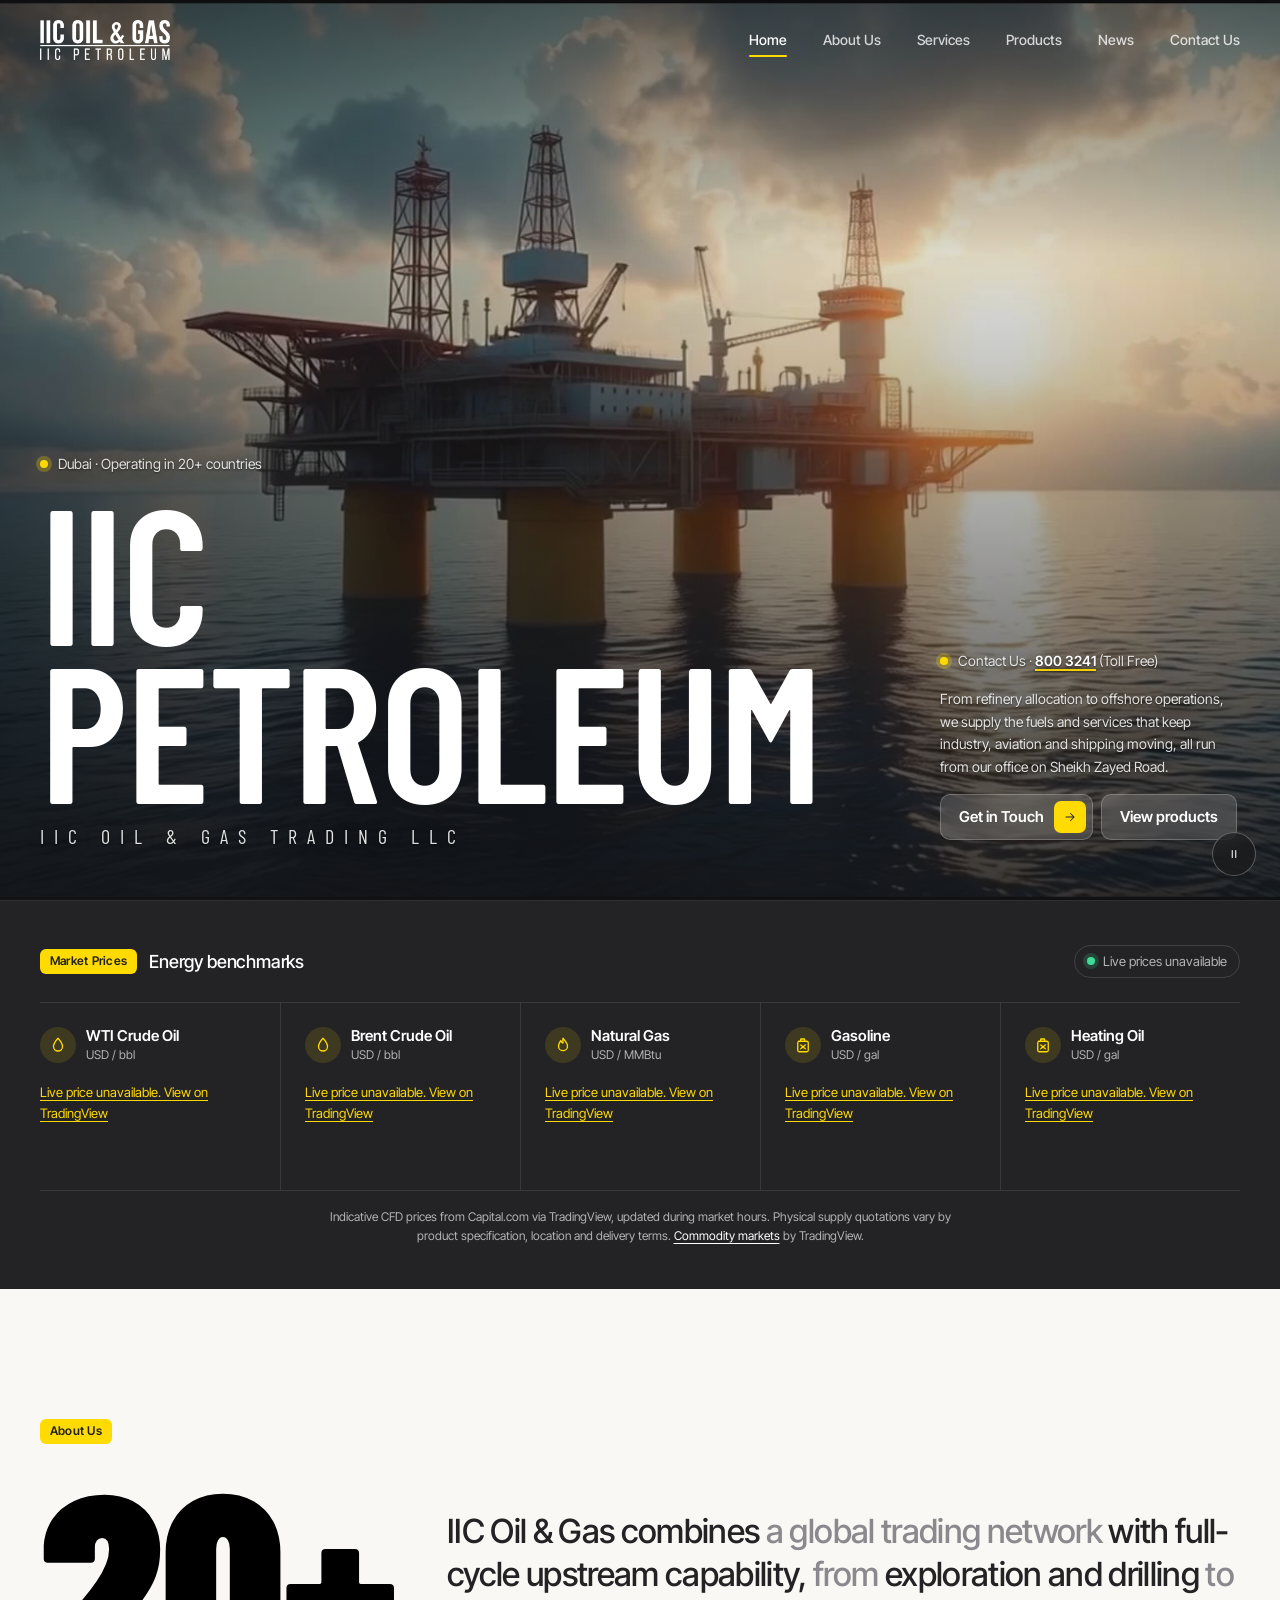
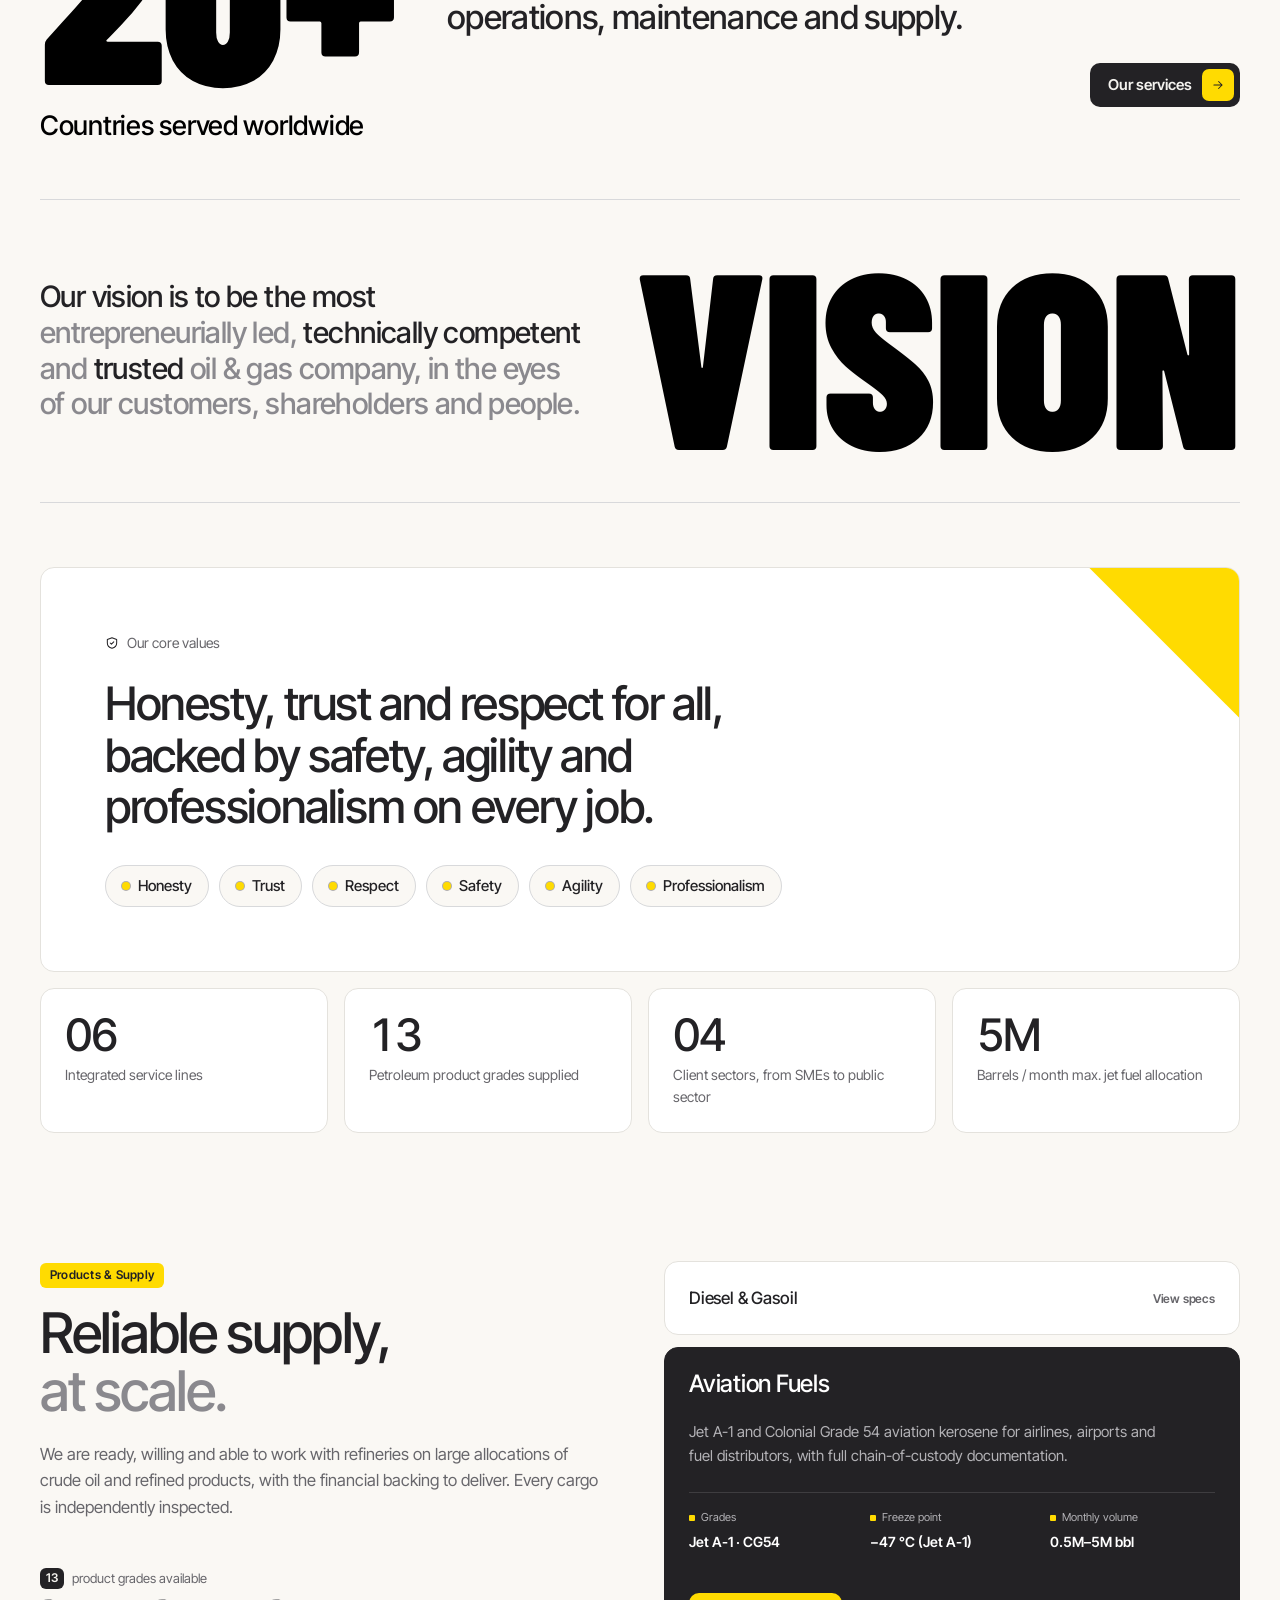
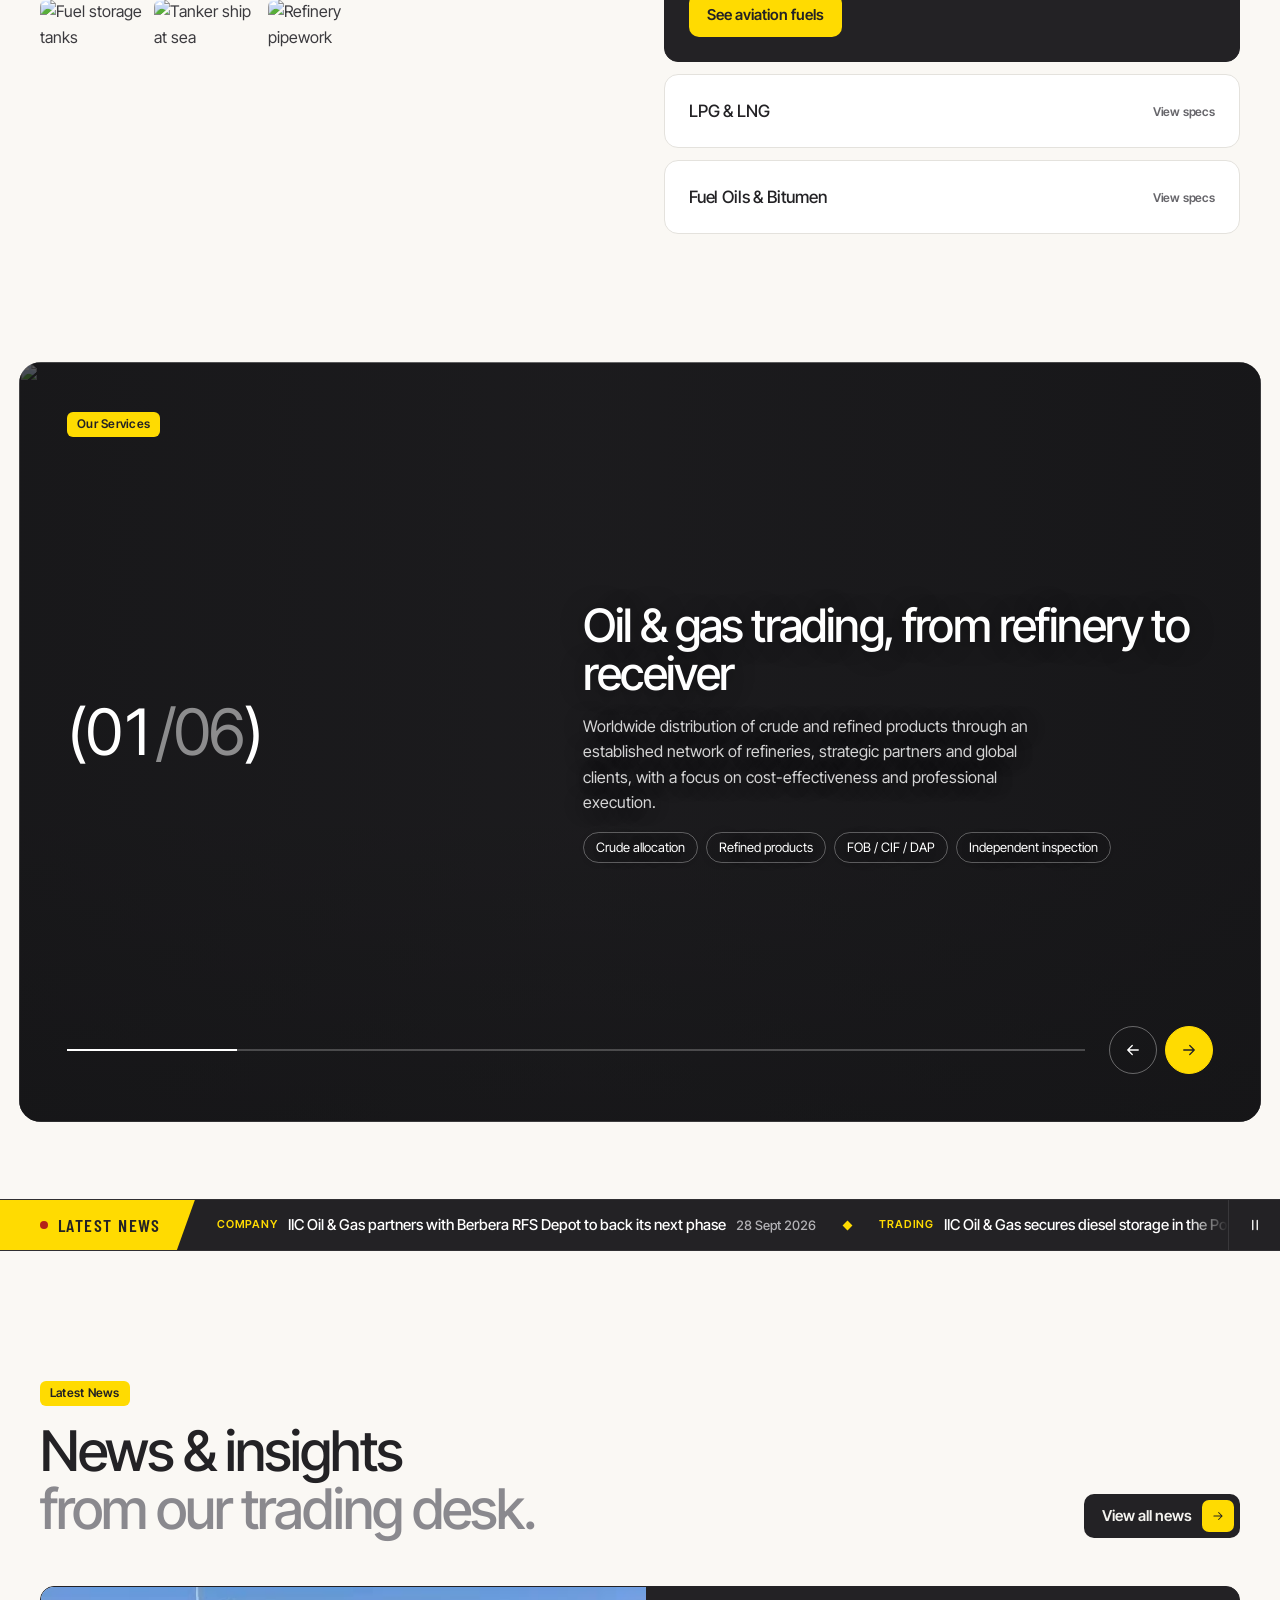
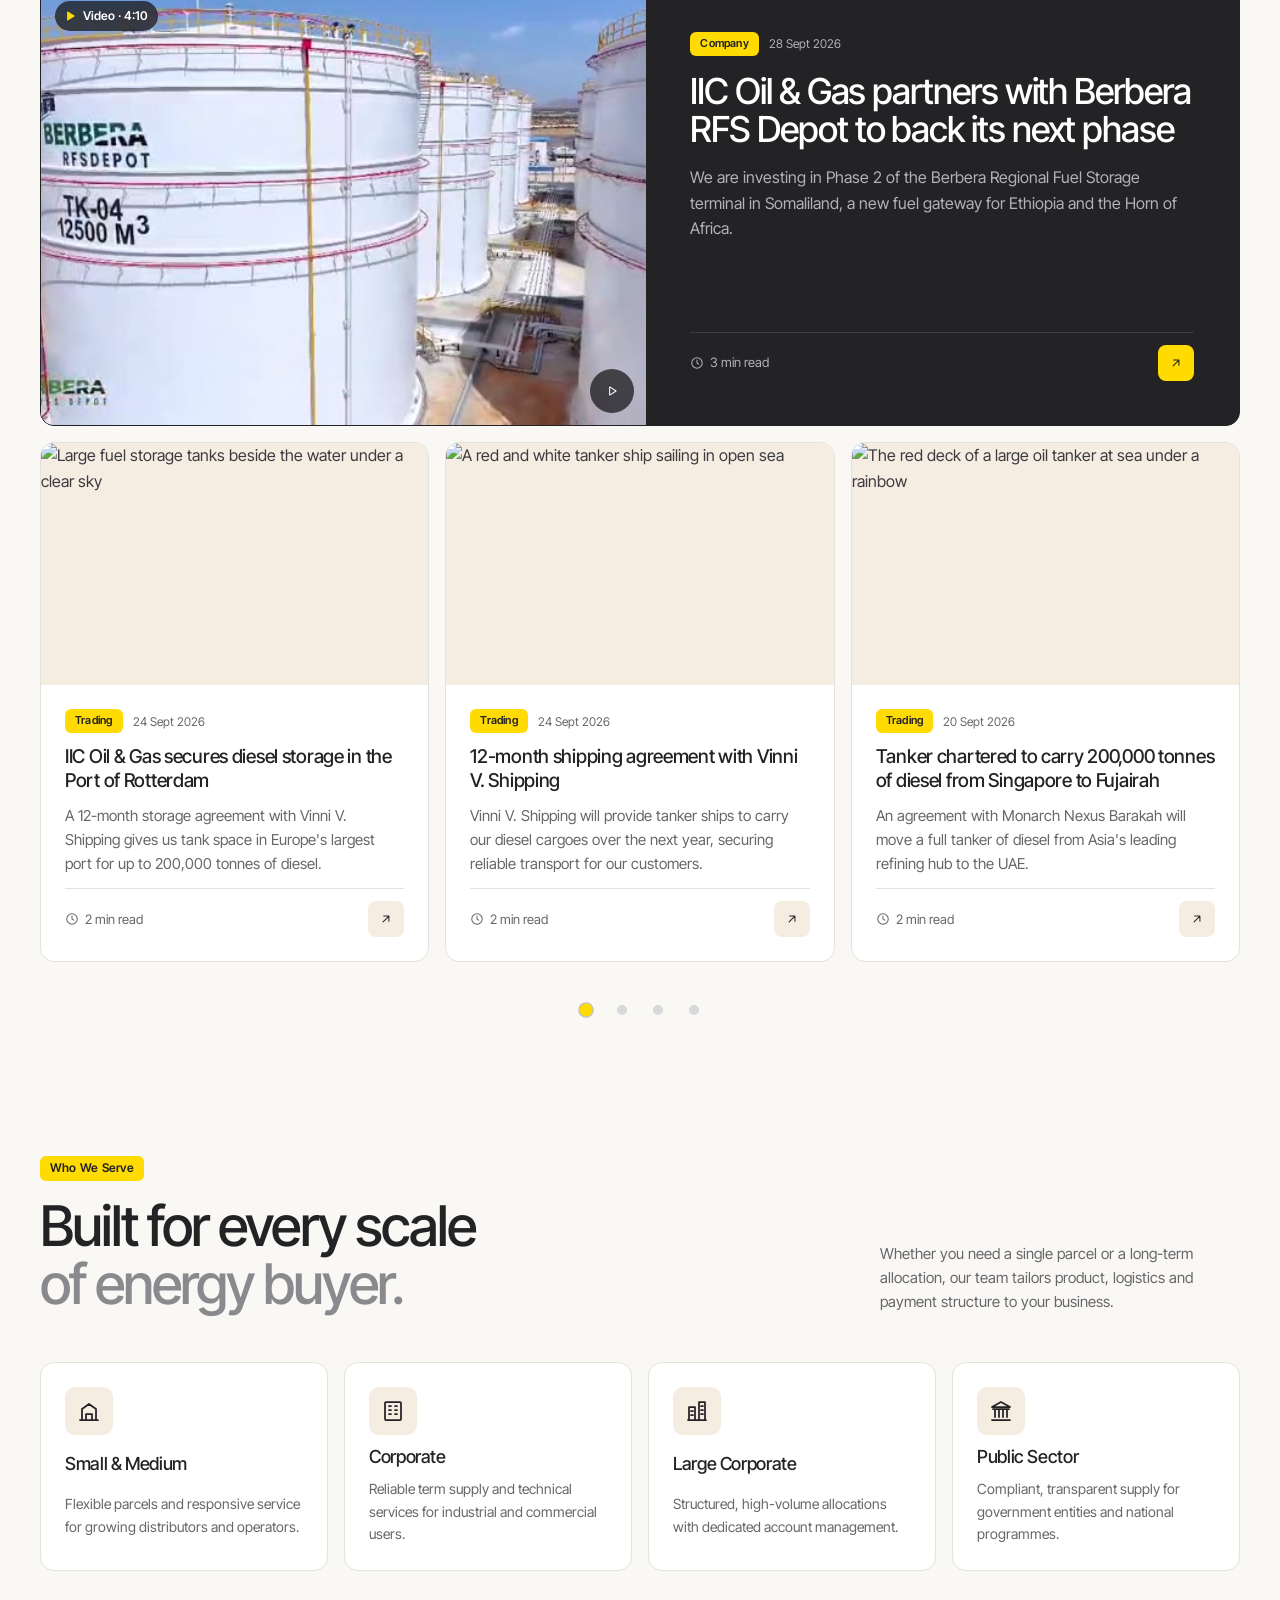
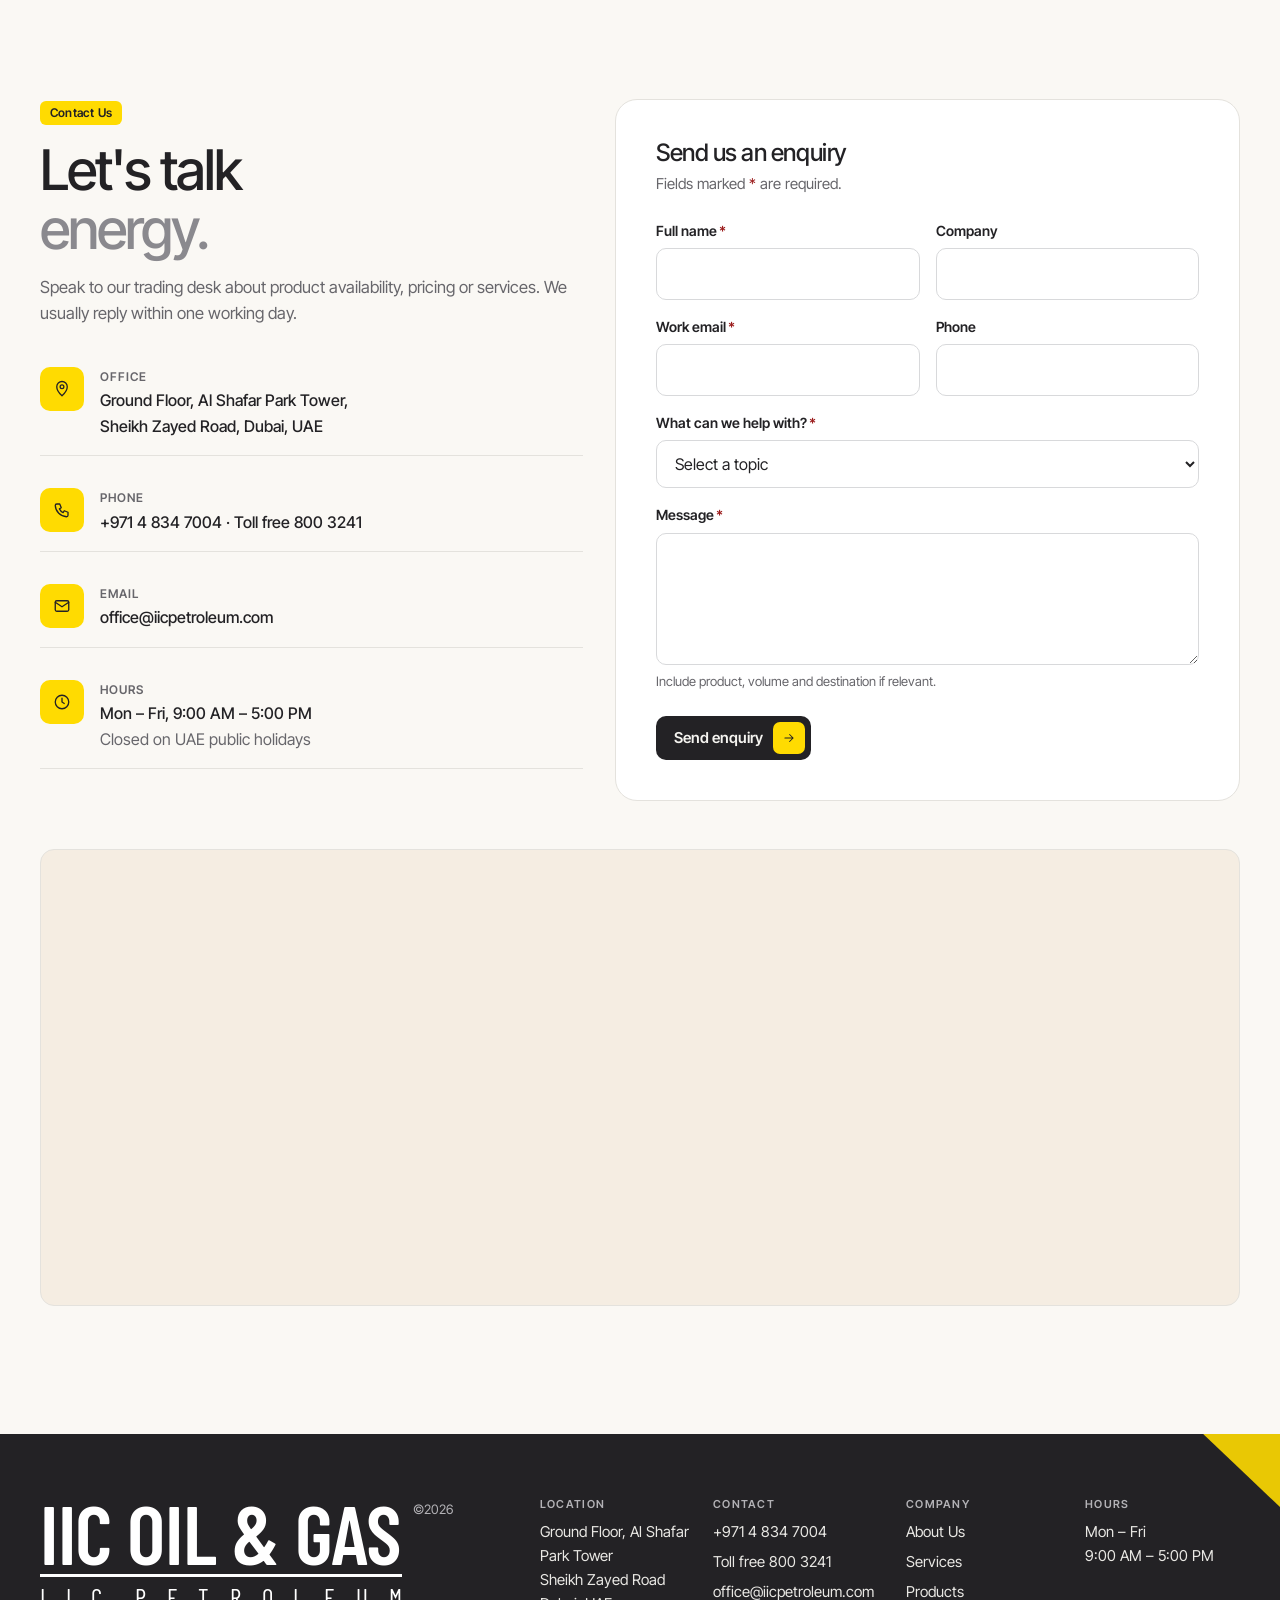
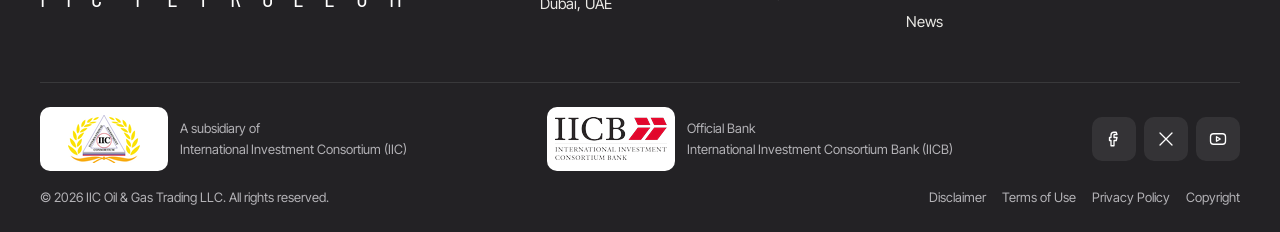
==== commit 0e6aabe0: "Swap videos vision and hero" ====
--- a/index.html
+++ b/index.html
@@ -8,13 +8,13 @@
   <meta name="theme-color" content="#232225">
   <meta property="og:title" content="IIC Oil & Gas — Trading & Services, Dubai">
   <meta property="og:description" content="Petroleum products trading and upstream services from Sheikh Zayed Road, Dubai.">
-  <meta property="og:image" content="https://iicpetroleum.com/assets/img/hero4-poster.jpg">
+  <meta property="og:image" content="https://iicpetroleum.com/assets/img/hero-poster.jpg?v=2">
   <link rel="icon" href="assets/img/favicon.svg" type="image/svg+xml">
   <link rel="preconnect" href="https://fonts.googleapis.com">
   <link rel="preconnect" href="https://fonts.gstatic.com" crossorigin>
   <link rel="preconnect" href="https://images.unsplash.com">
   <link href="https://fonts.googleapis.com/css2?family=Barlow+Condensed:wght@400;600;900&family=Inter+Tight:wght@400;500;600&display=swap" rel="stylesheet">
-  <link rel="stylesheet" href="assets/css/styles.css?v=68">
+  <link rel="stylesheet" href="assets/css/styles.css?v=70">
   <script type="application/ld+json">
   {
     "@context": "https://schema.org",
@@ -77,9 +77,9 @@
     <!-- ============ HERO ============ -->
     <section class="hero" aria-labelledby="hero-title">
         <div class="hero__media">
-          <video class="hero__video" autoplay muted loop playsinline preload="auto" poster="assets/img/hero4-poster.jpg" aria-hidden="true">
-            <source src="assets/video/hero4-720.mp4" type="video/mp4" media="(max-width: 800px)">
-            <source src="assets/video/hero4-1080.mp4" type="video/mp4">
+          <video class="hero__video" autoplay muted loop playsinline preload="auto" poster="assets/img/hero-poster.jpg?v=2" aria-hidden="true">
+            <source src="assets/video/hero-720.mp4?v=2" type="video/mp4" media="(max-width: 800px)">
+            <source src="assets/video/hero-1080.mp4?v=2" type="video/mp4">
           </video>
         </div>
         <button class="hero__vidtoggle" type="button" data-hero-toggle aria-pressed="false" aria-label="Pause background video">
@@ -150,9 +150,9 @@
             Our vision is to be the most <span class="soft">entrepreneurially led,</span> technically competent <span class="soft">and</span> trusted <span class="soft">oil &amp; gas company, in the eyes of our customers, shareholders and people.</span>
           </blockquote>
         </div>
-        <div class="about-big about-big--word about-big--video reveal" data-delay="80" aria-hidden="true">
-          <video class="about-big__video" autoplay muted loop playsinline preload="metadata" poster="assets/img/hero-poster.jpg?v=2">
-            <source src="assets/video/hero-720.mp4?v=2" type="video/mp4">
+        <div class="about-big about-big--word about-big--video reveal" data-delay="80" data-darken="0.45" aria-hidden="true">
+          <video class="about-big__video" autoplay muted loop playsinline preload="metadata" poster="assets/img/hero4-poster.jpg">
+            <source src="assets/video/hero4-720.mp4" type="video/mp4">
           </video>
           <canvas class="about-big__canvas"></canvas>
           <span class="about-big__mask">Vision</span>
@@ -411,8 +411,8 @@
       </div>
     </footer>
 
-  <script src="assets/js/news-data.js?v=68"></script>
-  <script src="assets/js/prices.js?v=68"></script>
-  <script src="assets/js/main.js?v=68"></script>
+  <script src="assets/js/news-data.js?v=70"></script>
+  <script src="assets/js/prices.js?v=70"></script>
+  <script src="assets/js/main.js?v=70"></script>
 </body>
 </html>
--- a/assets/css/styles.css
+++ b/assets/css/styles.css
@@ -220,7 +220,7 @@
 }
 .hero__media { position: absolute; inset: 0; z-index: -2; }
 .hero__media img, .hero__video { width: 100%; height: 100%; object-fit: cover; object-position: center 40%; }
-.hero__media { background: #2b2c2f url("../img/hero4-poster.jpg") center 40% / cover no-repeat; }
+.hero__media { background: #2b2c2f url("../img/hero-poster.jpg?v=2") center 40% / cover no-repeat; }
 .hero__vidtoggle { position: absolute; right: clamp(12px, 2vw, 24px); bottom: clamp(12px, 2vw, 24px); z-index: 2; width: 44px; height: 44px; display: grid; place-items: center; border-radius: 50%; border: 1px solid rgba(255,255,255,.28); background: rgba(20,20,22,.45); color: #fff; backdrop-filter: blur(8px); -webkit-backdrop-filter: blur(8px); transition: background-color var(--dur) var(--ease-out); }
 .hero__vidtoggle:hover { background: rgba(20,20,22,.7); }
 .hero__vidtoggle .vt-play, .hero__vidtoggle.is-paused .vt-pause { display: none; }
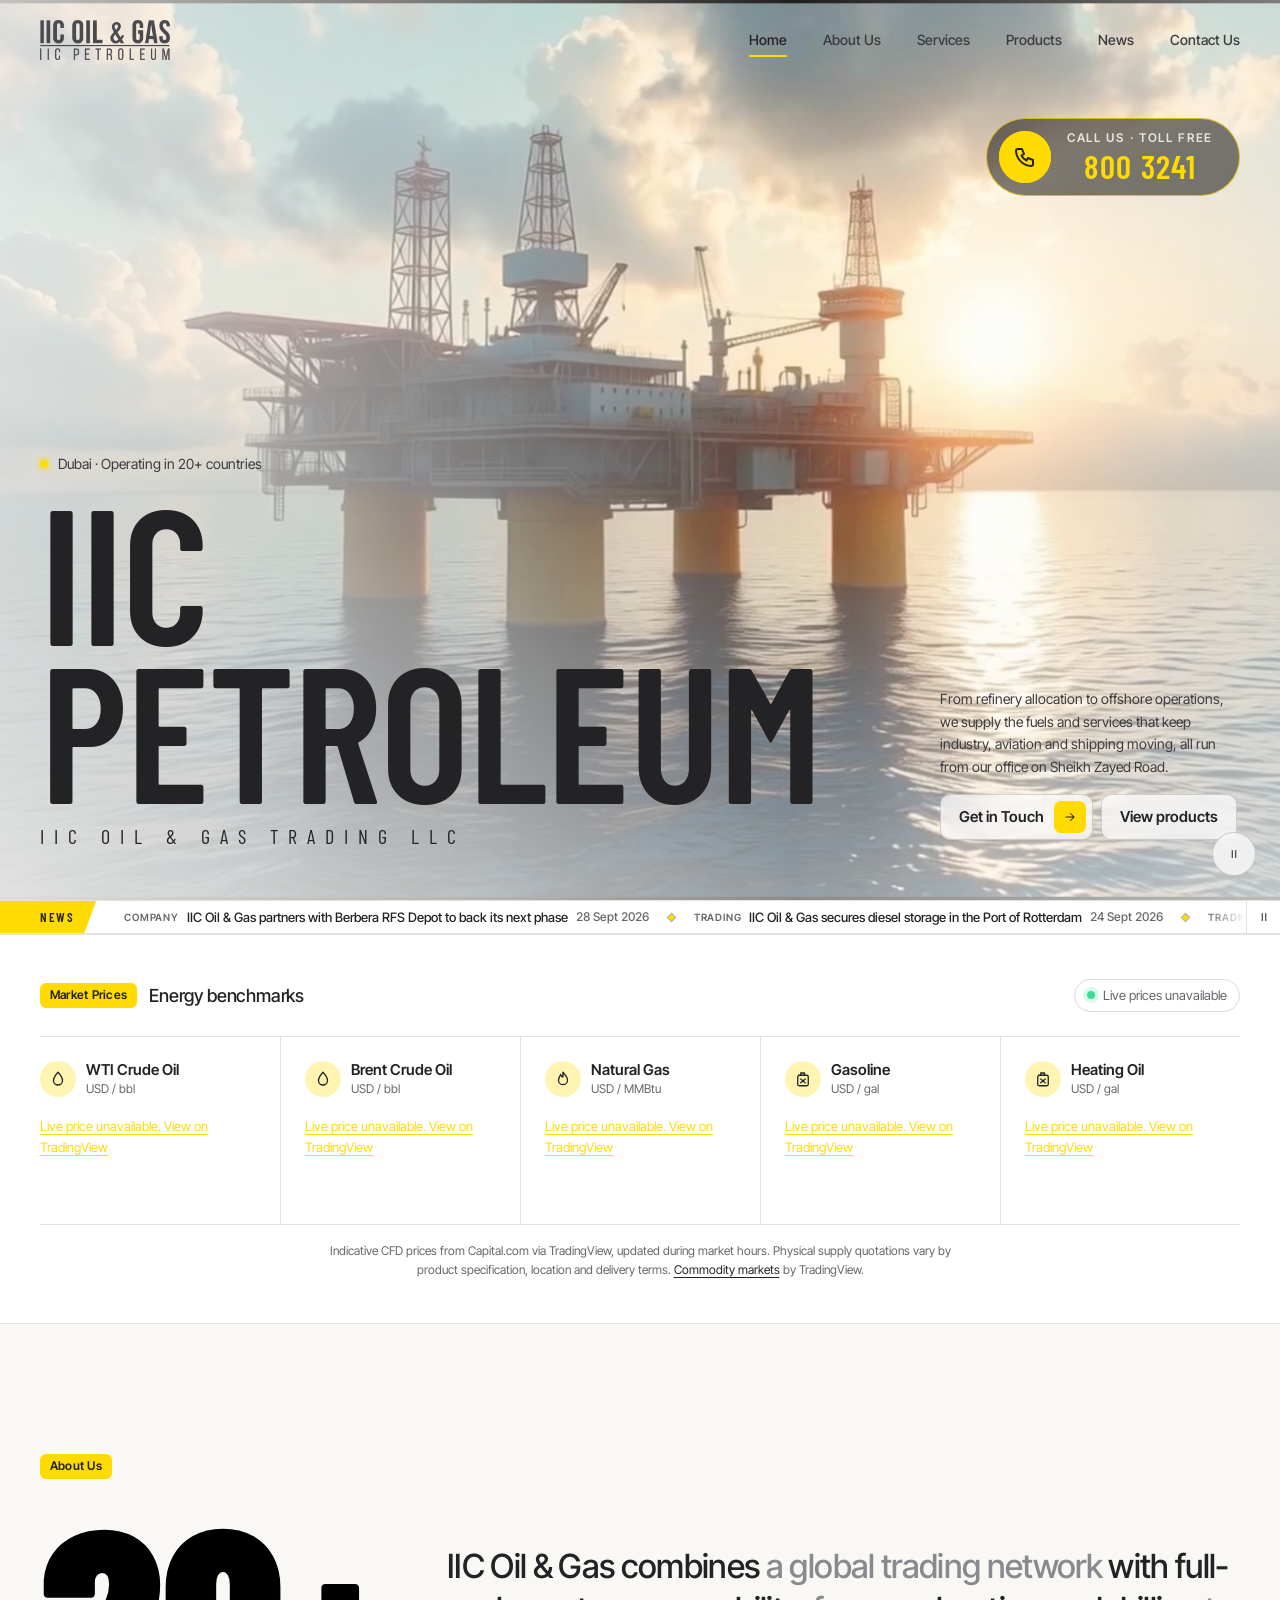
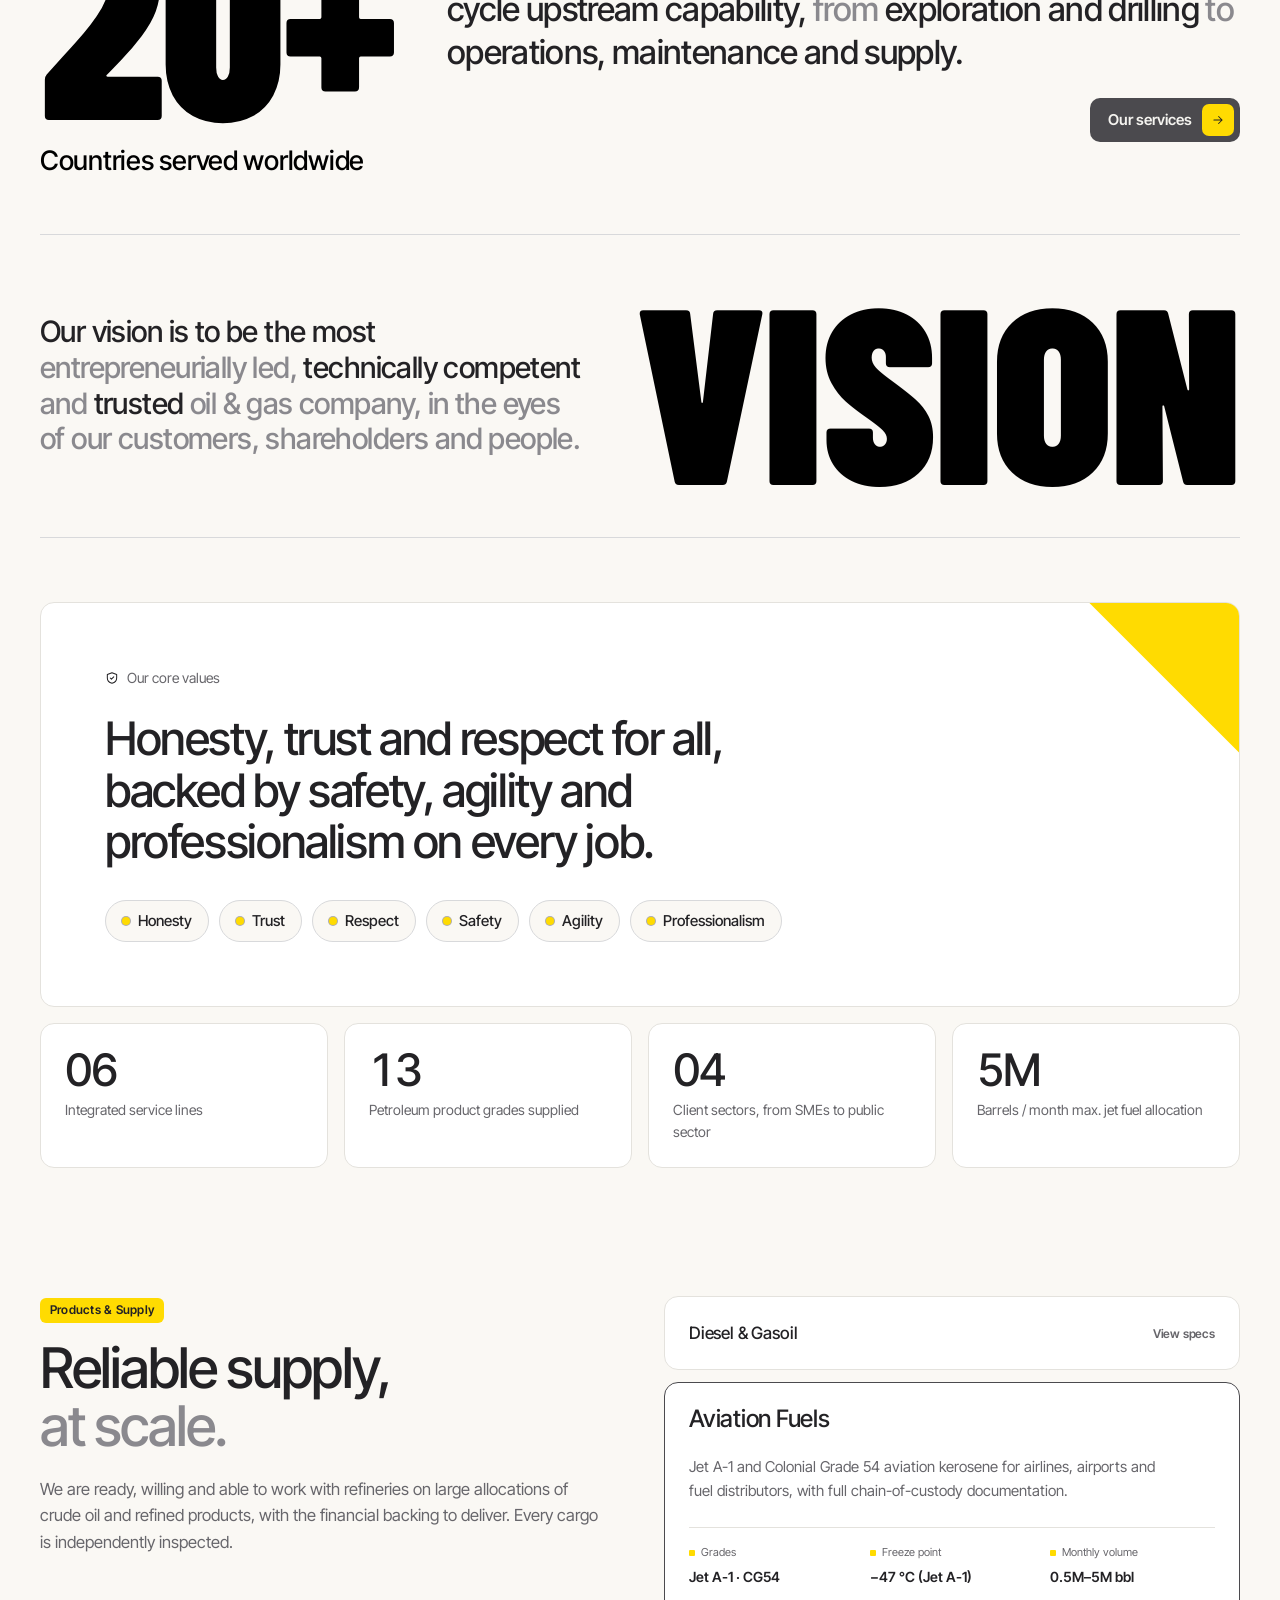
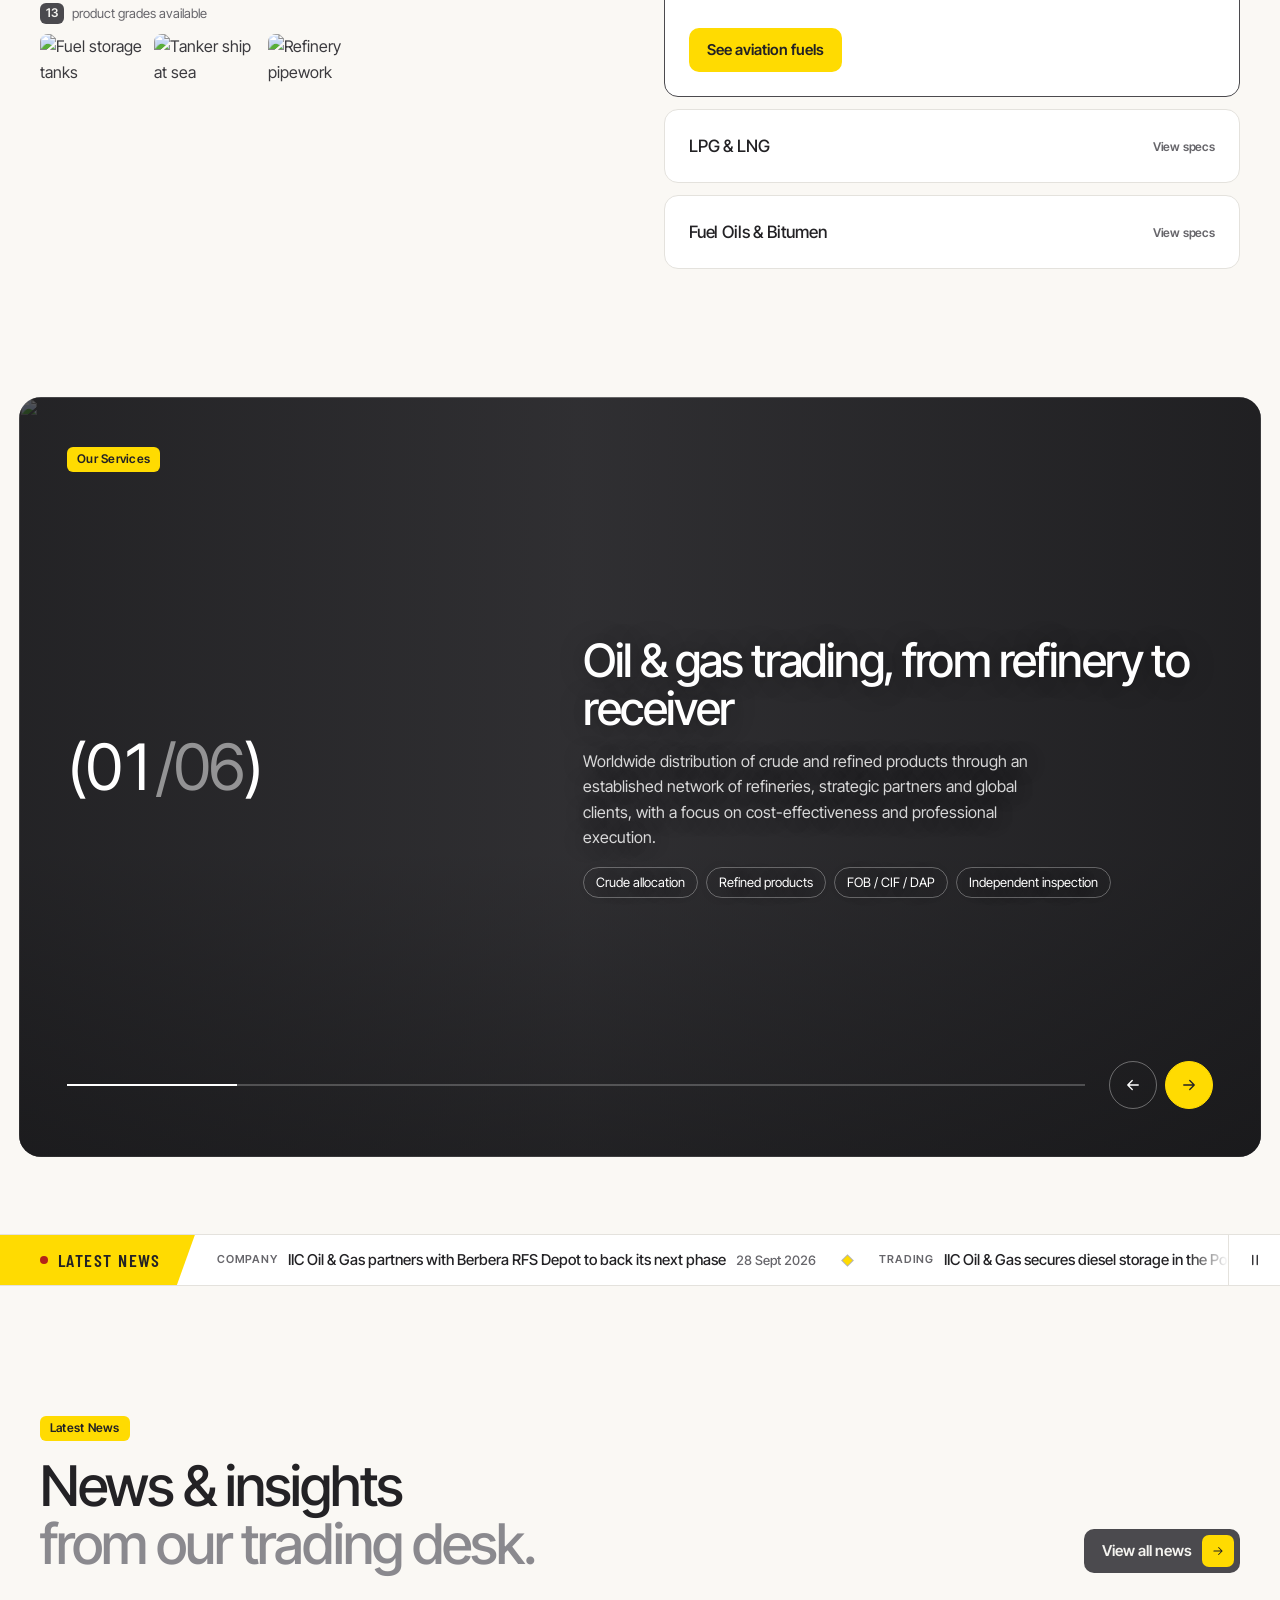
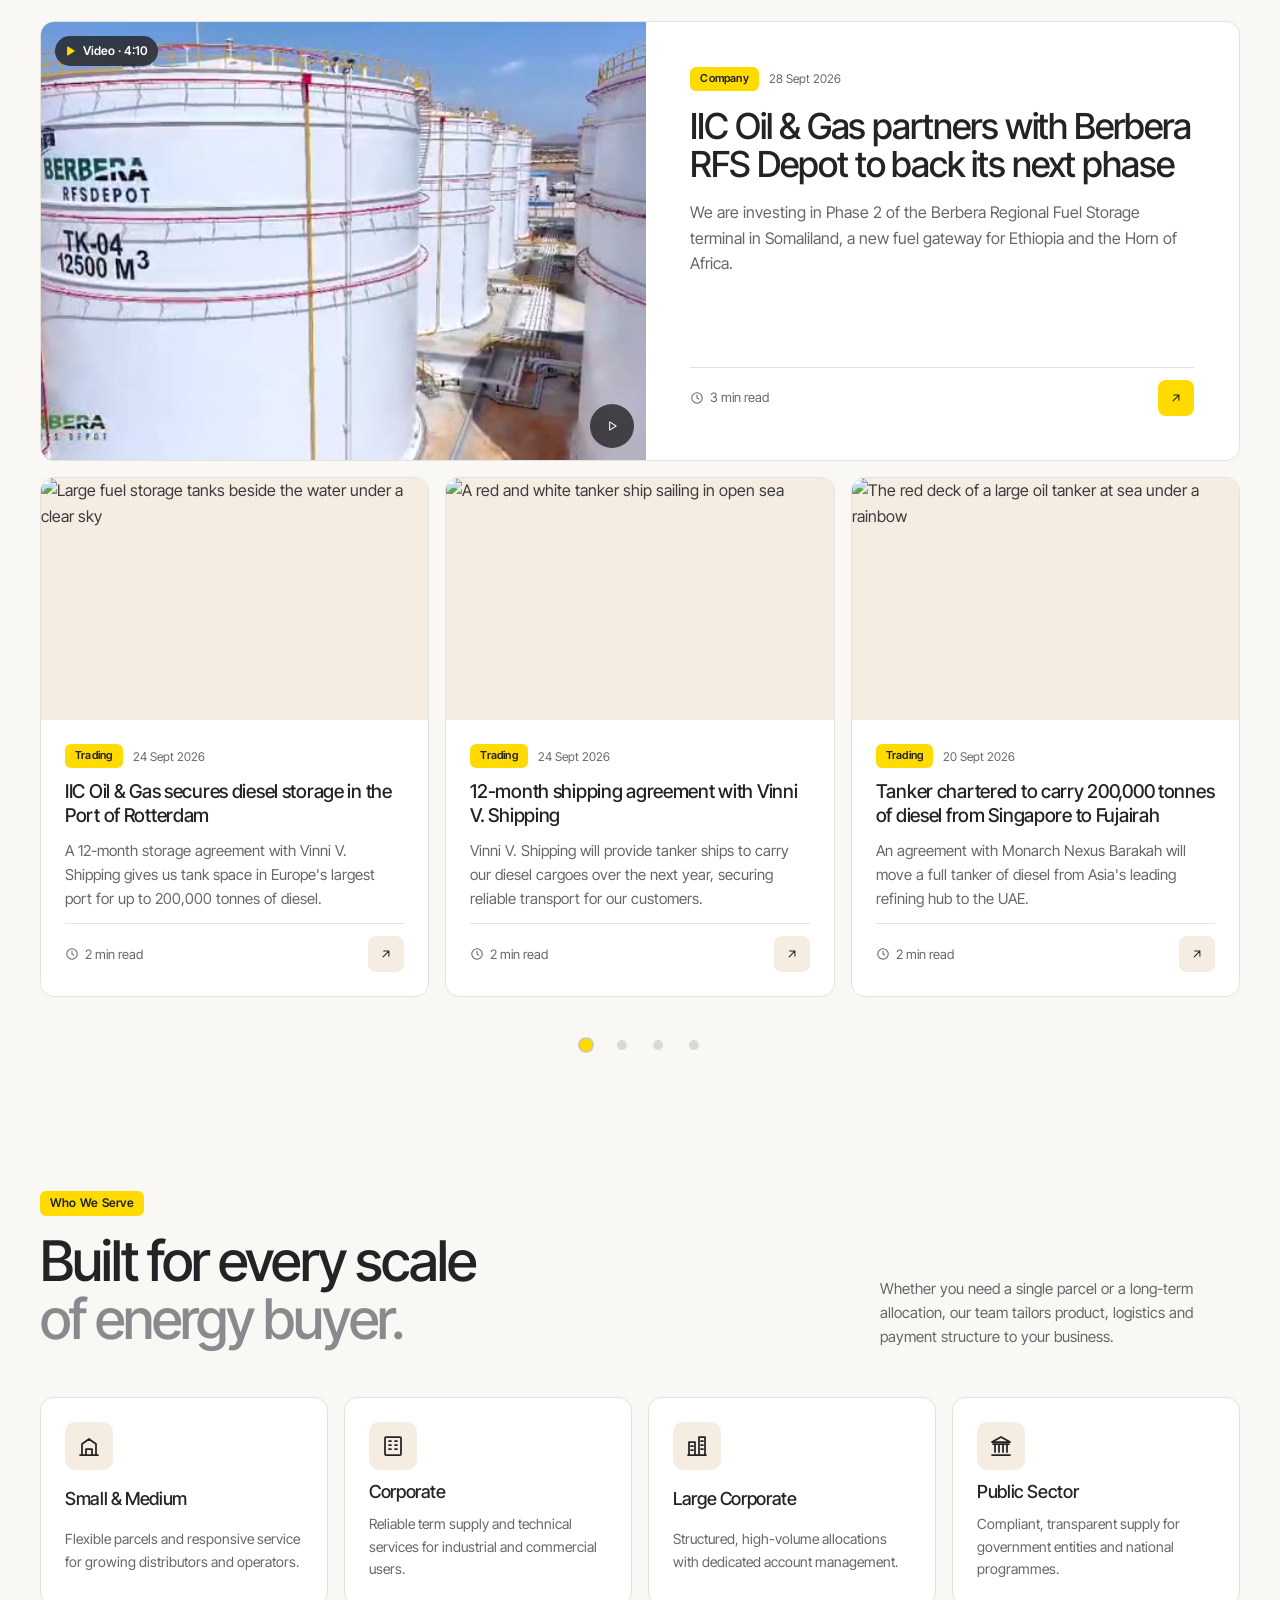
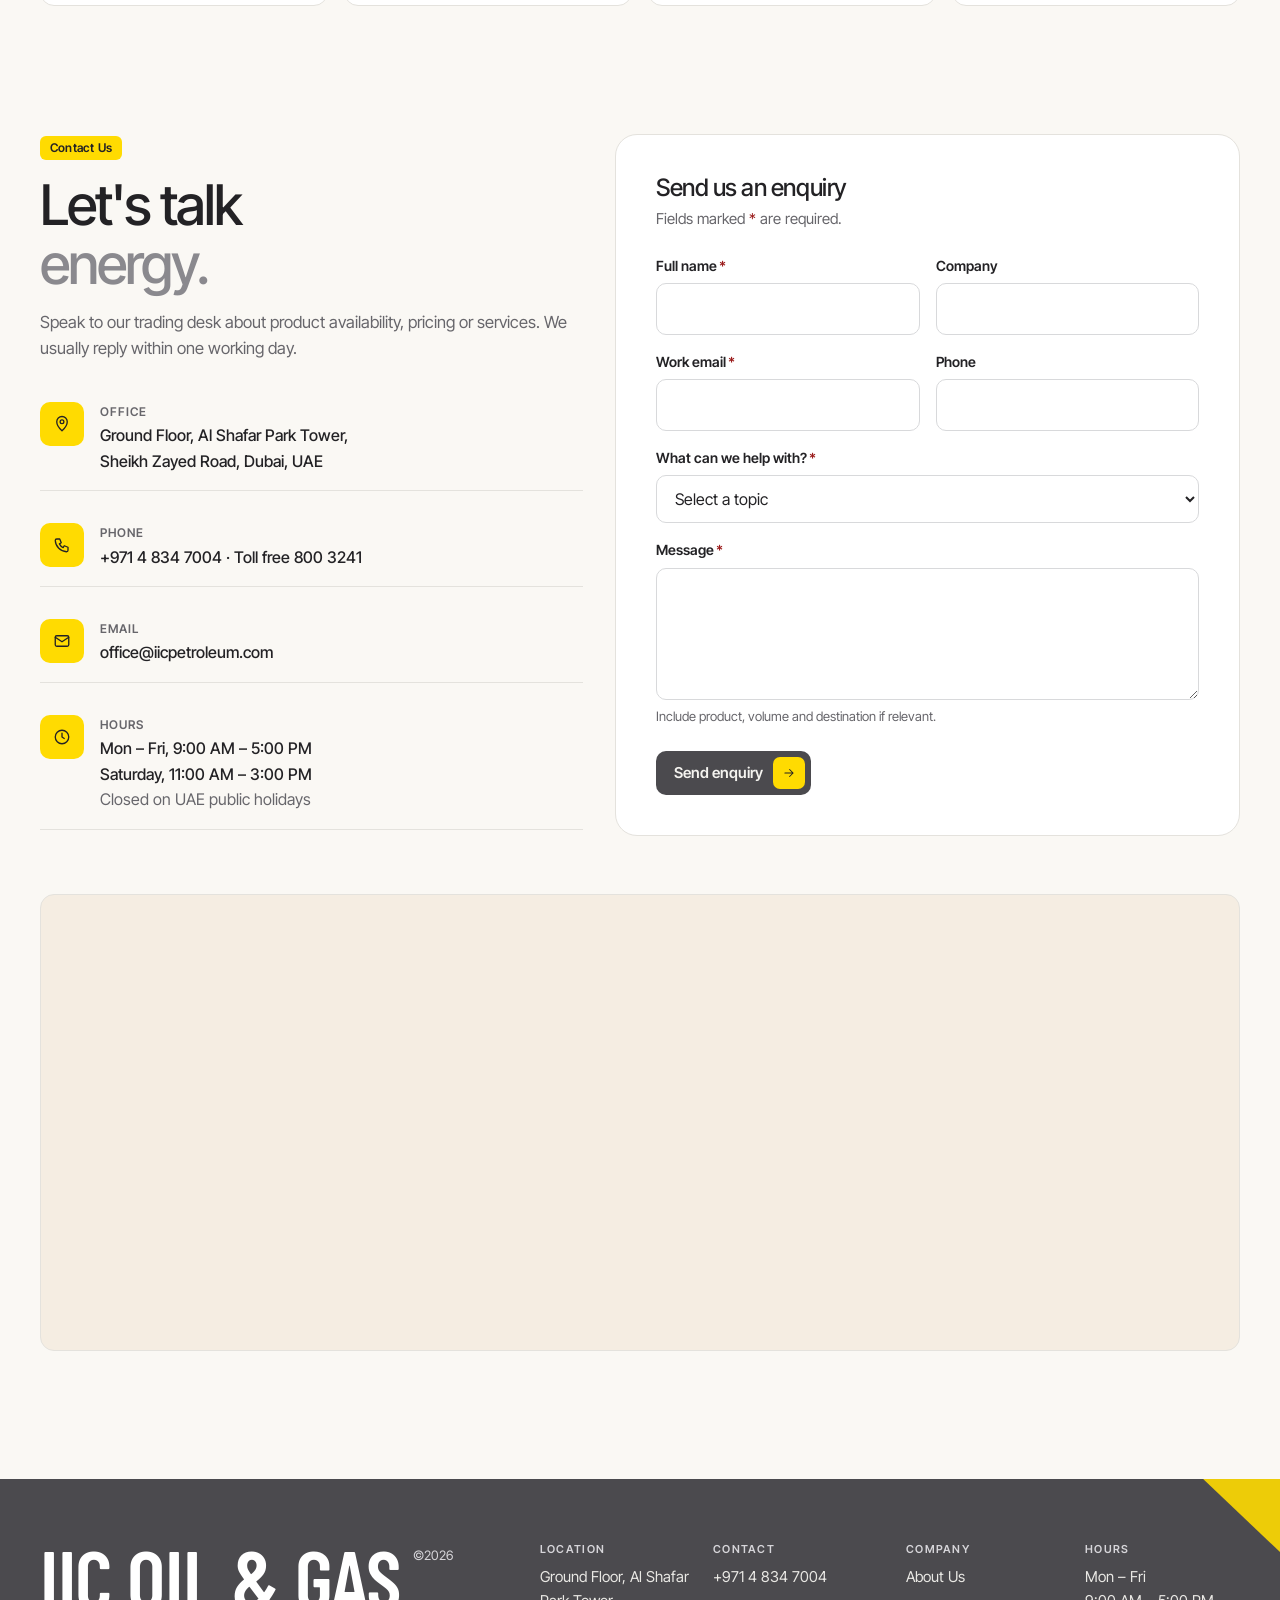
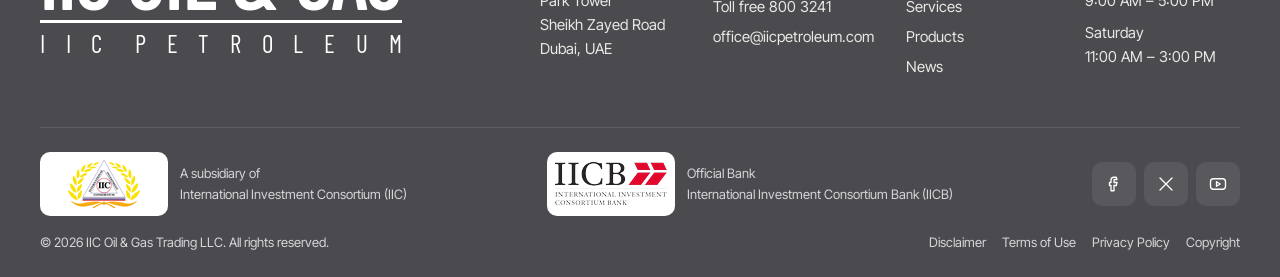
==== commit d37687ea: "Updated base on Chairman's feeback - Use lighter colors - Toll free number to move on upper right an" ====
--- a/index.html
+++ b/index.html
@@ -14,7 +14,7 @@
   <link rel="preconnect" href="https://fonts.gstatic.com" crossorigin>
   <link rel="preconnect" href="https://images.unsplash.com">
   <link href="https://fonts.googleapis.com/css2?family=Barlow+Condensed:wght@400;600;900&family=Inter+Tight:wght@400;500;600&display=swap" rel="stylesheet">
-  <link rel="stylesheet" href="assets/css/styles.css?v=70">
+  <link rel="stylesheet" href="assets/css/styles.css?v=87">
   <script type="application/ld+json">
   {
     "@context": "https://schema.org",
@@ -31,11 +31,11 @@
       "addressLocality": "Dubai",
       "addressCountry": "AE"
     },
-    "openingHours": "Mo-Fr 09:00-17:00"
+    "openingHours": ["Mo-Fr 09:00-17:00", "Sa 11:00-15:00"]
   }
   </script>
 </head>
-<body>
+<body class="hero-light">
   <a class="skip-link" href="#main">Skip to main content</a>
 
   <!-- ============ HEADER ============ -->
@@ -86,6 +86,12 @@
           <svg class="icon icon--sm vt-pause" viewBox="0 0 24 24" aria-hidden="true"><path d="M9 6v12M15 6v12"/></svg>
           <svg class="icon icon--sm vt-play" viewBox="0 0 24 24" aria-hidden="true"><path d="m8 5 11 7-11 7z"/></svg>
         </button>
+        <div class="hero__topbar">
+          <a class="hero__tollfree" href="tel:8003241" aria-label="Call us toll free on 800 3241">
+            <span class="hero__tollfree-icon" aria-hidden="true"><svg class="icon" viewBox="0 0 24 24"><path d="M5 4h4l2 5-2.5 1.5a11 11 0 0 0 5 5L15 13l5 2v4a2 2 0 0 1-2 2A16 16 0 0 1 3 6a2 2 0 0 1 2-2"/></svg></span>
+            <span class="hero__tollfree-text"><small>Call us · Toll free</small><strong>800 3241</strong></span>
+          </a>
+        </div>
         <div class="hero__inner">
           <div>
             <p class="hero__kicker"><span class="dot" aria-hidden="true"></span>Dubai · Operating in 20+ countries</p>
@@ -93,7 +99,6 @@
             <p class="hero__sub">IIC Oil &amp; Gas Trading LLC</p>
           </div>
           <div class="hero__aside">
-            <p class="hero__kicker hero__kicker--contact"><span class="dot" aria-hidden="true"></span><span>Contact Us · <a href="tel:8003241">800 3241</a> (Toll Free)</span></p>
             <p>From refinery allocation to offshore operations, we supply the fuels and services that keep industry, aviation and shipping moving, all run from our office on Sheikh Zayed Road.</p>
             <div style="display:flex;gap:8px;flex-wrap:wrap">
               <a class="btn btn--light" href="#contact">Get in Touch <span class="btn__icon"><svg class="icon icon--sm" viewBox="0 0 24 24" aria-hidden="true"><path d="M5 12h14M13 6l6 6-6 6"/></svg></span></a>
@@ -102,6 +107,15 @@
           </div>
         </div>
       </section>
+
+    <div class="ticker ticker--thin" data-ticker="announcements" role="region" aria-label="Company announcements">
+      <p class="ticker__label">News</p>
+      <div class="ticker__viewport"><div class="ticker__track"></div></div>
+      <button class="ticker__toggle" type="button" aria-pressed="false" aria-label="Pause headlines">
+        <svg class="icon ticker__pause" viewBox="0 0 24 24" aria-hidden="true"><path d="M9 6v12M15 6v12"/></svg>
+        <svg class="icon ticker__play" viewBox="0 0 24 24" aria-hidden="true"><path d="m8 5 11 7-11 7z"/></svg>
+      </button>
+    </div>
 
     <!-- ============ MARKET PRICES ============ -->
     <section class="prices" aria-labelledby="prices-title">
@@ -235,7 +249,7 @@
         <div class="slide"><img src="https://images.unsplash.com/photo-1598408745613-178751e2ccde?auto=format&fit=crop&w=2000&q=70" alt="" loading="lazy"></div>
         <div class="slide"><img src="https://images.unsplash.com/photo-1678984240126-70bcddd7a228?auto=format&fit=crop&w=2000&q=70" alt="" loading="lazy"></div>
         <div class="slide"><img src="https://images.unsplash.com/photo-1749073668528-38ab64575f5d?auto=format&fit=crop&w=2000&q=70" alt="" loading="lazy"></div>
-        <div class="slide"><img src="https://images.unsplash.com/photo-1749073668528-38ab64575f5d?auto=format&fit=crop&w=2000&q=70" alt="" loading="lazy"></div>
+        <div class="slide"><img src="https://images.unsplash.com/photo-1722183704200-e96339975ba4?auto=format&fit=crop&w=2000&q=70" alt="" loading="lazy"></div>
         <div class="slide"><img src="https://images.unsplash.com/photo-1648369000096-109763c11e8e?auto=format&fit=crop&w=2000&q=70" alt="" loading="lazy"></div>
         <div class="slide"><img src="https://images.unsplash.com/photo-1759922378222-47ad736a174d?auto=format&fit=crop&w=2000&q=70" alt="" loading="lazy"></div>
 
@@ -319,7 +333,7 @@
             <div class="info-row"><span class="ico"><svg class="icon" viewBox="0 0 24 24" aria-hidden="true"><path d="M12 21s-7-6.2-7-12a7 7 0 0 1 14 0c0 5.8-7 12-7 12z"/><circle cx="12" cy="9" r="2.5"/></svg></span><div><dt>Office</dt><dd>Ground Floor, Al Shafar Park Tower,<br>Sheikh Zayed Road, Dubai, UAE</dd></div></div>
             <div class="info-row"><span class="ico"><svg class="icon" viewBox="0 0 24 24" aria-hidden="true"><path d="M5 4h4l2 5-2.5 1.5a11 11 0 0 0 5 5L15 13l5 2v4a2 2 0 0 1-2 2A16 16 0 0 1 3 6a2 2 0 0 1 2-2"/></svg></span><div><dt>Phone</dt><dd><a href="tel:+97148347004">+971 4 834 7004</a> · Toll free <a href="tel:8003241">800 3241</a></dd></div></div>
             <div class="info-row"><span class="ico"><svg class="icon" viewBox="0 0 24 24" aria-hidden="true"><rect x="3" y="5" width="18" height="14" rx="2"/><path d="m3 7 9 6 9-6"/></svg></span><div><dt>Email</dt><dd><a href="mailto:office@iicpetroleum.com">office@iicpetroleum.com</a></dd></div></div>
-            <div class="info-row"><span class="ico"><svg class="icon" viewBox="0 0 24 24" aria-hidden="true"><circle cx="12" cy="12" r="9"/><path d="M12 7v5l3 2"/></svg></span><div><dt>Hours</dt><dd>Mon – Fri, 9:00 AM – 5:00 PM<br><span style="color:var(--text-muted);font-weight:400">Closed on UAE public holidays</span></dd></div></div>
+            <div class="info-row"><span class="ico"><svg class="icon" viewBox="0 0 24 24" aria-hidden="true"><circle cx="12" cy="12" r="9"/><path d="M12 7v5l3 2"/></svg></span><div><dt>Hours</dt><dd>Mon – Fri, 9:00 AM – 5:00 PM<br>Saturday, 11:00 AM – 3:00 PM<br><span style="color:var(--text-muted);font-weight:400">Closed on UAE public holidays</span></dd></div></div>
           </dl>
         </div>
 
@@ -384,7 +398,7 @@
 
   <!-- ============ FOOTER ============ -->
   <footer class="site-footer">
-      <svg class="footer__stripe" viewBox="0 0 260 260" aria-hidden="true"><path d="M60 0h80L260 110v80z" fill="#ffdb01"/><path d="M140 0h60l60 50v60z" fill="#4b4a4e"/></svg>
+      <svg class="footer__stripe" viewBox="0 0 260 260" aria-hidden="true"><path d="M60 0h80L260 110v80z" fill="#ffdb01"/><path d="M140 0h60l60 50v60z" fill="#232225"/></svg>
       <div class="footer__top">
         <p class="footer__mark" aria-label="IIC Oil &amp; Gas, IIC Petroleum"><span class="footer__mark-name">IIC Oil &amp; Gas</span><span class="footer__mark-rule" aria-hidden="true"></span><span class="footer__mark-sub" aria-hidden="true"><span>I</span><span>I</span><span>C</span><span class="sp"></span><span>P</span><span>E</span><span>T</span><span>R</span><span>O</span><span>L</span><span>E</span><span>U</span><span>M</span></span><span class="yr" aria-hidden="true">©<span data-year>2026</span></span></p>
         <div class="footer__grid2">
@@ -393,7 +407,7 @@
         </div>
         <div class="footer__grid2">
           <div class="footer__col"><h2>Company</h2><ul><li><a href="index.html#about">About Us</a></li><li><a href="index.html#services">Services</a></li><li><a href="products.html">Products</a></li><li><a href="news.html">News</a></li></ul></div>
-          <div class="footer__col"><h2>Hours</h2><p>Mon – Fri<br>9:00 AM – 5:00 PM</p></div>
+          <div class="footer__col"><h2>Hours</h2><p>Mon – Fri<br>9:00 AM – 5:00 PM</p><p style="margin-top:8px">Saturday<br>11:00 AM – 3:00 PM</p></div>
         </div>
       </div>
       <div class="footer__bottom">
@@ -411,8 +425,8 @@
       </div>
     </footer>
 
-  <script src="assets/js/news-data.js?v=70"></script>
-  <script src="assets/js/prices.js?v=70"></script>
-  <script src="assets/js/main.js?v=70"></script>
+  <script src="assets/js/news-data.js?v=87"></script>
+  <script src="assets/js/prices.js?v=87"></script>
+  <script src="assets/js/main.js?v=87"></script>
 </body>
 </html>
--- a/assets/css/styles.css
+++ b/assets/css/styles.css
@@ -23,10 +23,10 @@
   --border-strong: var(--brand-silver);
   --accent: var(--brand-yellow);
   --on-accent: #232225;
-  --dark: #232225;
-  --dark-2: #2f2e32;
+  --dark: var(--brand-grey);   /* dark sections use the brand grey #4b4a4e */
+  --dark-2: #59585d;
   --on-dark: #f4f3ef;
-  --on-dark-muted: #b3b2b6;
+  --on-dark-muted: #d6d5d9;   /* 5.6:1 on #4b4a4e */
 
   /* Type */
   --font-sans: "Inter Tight", system-ui, -apple-system, "Segoe UI", Roboto, sans-serif;
@@ -133,7 +133,7 @@
 }
 .btn:hover .btn__icon { transform: translateX(3px); }
 .btn--dark { background: var(--dark); color: var(--on-dark); }
-.btn--dark:hover { background: var(--brand-grey); }
+.btn--dark:hover { background: #3b3a3e; }
 .btn--light { background: rgba(255,255,255,.14); color: #fff; backdrop-filter: blur(10px); -webkit-backdrop-filter: blur(10px); border: 1px solid rgba(255,255,255,.22); }
 .btn--light:hover { background: rgba(255,255,255,.24); }
 .btn--yellow { background: var(--brand-yellow); color: var(--on-accent); padding: 10px 18px; }
@@ -235,12 +235,29 @@
 }
 .hero__inner { width: 100%; max-width: var(--container); margin-inline: auto; padding: calc(var(--nav-h) + 24px) var(--gutter) clamp(24px, 4vw, 48px); display: grid; grid-template-columns: 1fr auto; align-items: end; gap: var(--s-6); }
 .hero__kicker { display: flex; align-items: center; gap: 10px; font-size: .875rem; color: rgba(255,255,255,.85); margin-bottom: var(--s-4); }
-.hero__kicker--contact { margin: 0; }
 .hero__kicker a { color: #fff; font-weight: 600; text-decoration: underline; text-decoration-color: var(--brand-yellow); text-decoration-thickness: 2px; text-underline-offset: 3px; }
 .hero__kicker a:hover { color: var(--brand-yellow); }
 .hero__kicker, .hero__aside p, .hero__sub { text-shadow: 0 1px 2px rgba(0,0,0,.55), 0 0 18px rgba(0,0,0,.45); }
+/* Toll-free badge: top-right of the hero, under the menu; soft blink */
+.hero__topbar { position: absolute; z-index: 2; left: 0; right: 0; top: calc(var(--nav-h) + clamp(16px, 3vw, 40px)); max-width: var(--container); margin-inline: auto; padding-inline: var(--gutter); display: flex; justify-content: flex-end; pointer-events: none; }
+.hero__tollfree { pointer-events: auto; display: inline-flex; align-items: center; gap: 16px; padding: 12px 26px 12px 12px; border-radius: 99px; background: rgba(20,20,22,.55); border: 1.5px solid rgba(255,219,1,.7); color: #fff; backdrop-filter: blur(12px); -webkit-backdrop-filter: blur(12px); animation: tollBlink 2s ease-in-out infinite; transition: background-color var(--dur) var(--ease-out), transform var(--dur) var(--ease-out); }
+.hero__tollfree-icon { position: relative; flex: none; width: 52px; height: 52px; border-radius: 50%; display: grid; place-items: center; background: var(--brand-yellow); color: var(--on-accent); }
+.hero__tollfree-icon .icon { width: 24px; height: 24px; stroke-width: 2; animation: phoneRing 2s ease-in-out infinite; }
+.hero__tollfree-icon::after { content: ""; position: absolute; inset: 0; border-radius: 50%; border: 2px solid var(--brand-yellow); animation: ringPulse 2s ease-out infinite; }
+.hero__tollfree-text { display: grid; line-height: 1; gap: 6px; justify-items: center; text-align: center; }
+.hero__tollfree-text small { font-size: .75rem; font-weight: 600; letter-spacing: .14em; text-transform: uppercase; color: rgba(255,255,255,.8); }
+.hero__tollfree-text strong { font-family: var(--font-display); font-weight: 600; font-size: clamp(1.75rem, 2.6vw, 2.375rem); letter-spacing: .04em; color: var(--brand-yellow); }
+.hero__tollfree:hover, .hero__tollfree:focus-visible { background: rgba(20,20,22,.75); transform: translateY(-2px); }
+.hero__tollfree:hover, .hero__tollfree:hover *, .hero__tollfree:focus-visible, .hero__tollfree:focus-visible * { animation-play-state: paused; }
+@keyframes tollBlink {
+  0%, 100% { border-color: rgba(255,219,1,.45); box-shadow: 0 0 0 0 rgba(255,219,1,0); }
+  50%      { border-color: rgba(255,219,1,1);   box-shadow: 0 0 28px 4px rgba(255,219,1,.4); }
+}
+@keyframes ringPulse { 0% { transform: scale(1); opacity: .9; } 80%, 100% { transform: scale(1.6); opacity: 0; } }
+@keyframes phoneRing { 0%, 40%, 100% { transform: rotate(0); } 5%, 15%, 25% { transform: rotate(-14deg); } 10%, 20%, 30% { transform: rotate(14deg); } }
+@media (max-width: 800px) { .hero__topbar { justify-content: flex-start; } .hero__tollfree { gap: 12px; padding: 8px 20px 8px 8px; } .hero__tollfree-icon { width: 42px; height: 42px; } .hero__tollfree-text strong { font-size: 1.6rem; } }
+@media (prefers-reduced-motion: reduce) { .hero__tollfree, .hero__tollfree-icon .icon, .hero__tollfree-icon::after { animation: none; } }
 .hero__kicker .dot { width: 8px; height: 8px; border-radius: 50%; background: var(--brand-yellow); box-shadow: 0 0 0 4px rgba(255,219,1,.25); animation: dotGlow 2.8s ease-in-out infinite; }
-.hero__kicker--contact .dot { animation-delay: 1.4s; } /* the two dots take turns */
 /* Soft glow that swells and fades; the dot itself stays still */
 @keyframes dotGlow {
   0%, 100% { box-shadow: 0 0 0 4px rgba(255,219,1,.2), 0 0 0 0 rgba(255,219,1,0); }
@@ -546,6 +563,16 @@
   .ticker { height: 48px; }
   .ticker__label { font-size: 1rem; padding-right: 28px; }
 }
+/* Thin variant: slim strip under the homepage news section */
+.ticker--thin { height: 34px; }
+.ticker--thin .ticker__label { font-size: .8125rem; letter-spacing: .12em; padding-right: 22px; clip-path: polygon(0 0, 100% 0, calc(100% - 12px) 100%, 0 100%); }
+.ticker--thin .ticker__viewport { margin-left: -12px; }
+.ticker--thin .ticker__item a { min-height: 32px; font-size: .8125rem; gap: 8px; }
+.ticker--thin .ticker__cat { font-size: .625rem; }
+.ticker--thin .ticker__date { font-size: .75rem; }
+.ticker--thin .ticker__item::after { width: 5px; height: 5px; margin: 0 20px; }
+.ticker--thin .ticker__toggle { width: 34px; }
+.ticker--thin .ticker__toggle .icon { width: 14px; height: 14px; }
 @media (prefers-reduced-motion: reduce) {
   .ticker__track { animation: none; }
   .ticker__viewport { overflow-x: auto; }
@@ -735,3 +762,82 @@
   .reveal { opacity: 1; transform: none; }
   .slide img { transform: none !important; }
 }
+
+
+/* ==========================================================================
+   Light content theme: content blocks (cards, bands, tickers, prices) are
+   white with dark text. The footer and photo/video areas stay dark.
+   ========================================================================== */
+/* Market prices */
+.prices { background: var(--surface); color: var(--text); border-top: 1px solid var(--border); border-bottom: 1px solid var(--border); }
+.prices__title { color: var(--ink); }
+.prices__status { color: var(--text-muted); border-color: var(--border-strong); }
+.prices__grid, .prices .price, .prices .price + .price { border-color: var(--border); }
+.price__name { color: var(--ink); }
+.price__sym { color: var(--text-muted); }
+.price__ico { background: rgba(255,219,1,.3); color: var(--ink); }
+.prices__note { color: var(--text-muted); }
+.prices__note a { color: var(--ink); }
+.prices__note a:hover { color: var(--ink); text-decoration-color: var(--brand-yellow); }
+.price__quote::before { background: linear-gradient(90deg, rgba(35,34,37,.04), rgba(35,34,37,.09), rgba(35,34,37,.04)); background-size: 200% 100%; }
+
+/* News tickers */
+.ticker { background: var(--surface); color: var(--ink); border-block: 1px solid var(--border); }
+.ticker__item a { color: var(--ink); }
+.ticker__item a:hover .ticker__title { text-decoration-color: var(--ink); }
+.ticker__cat { color: var(--text-muted); }
+.ticker__date { color: var(--text-muted); }
+.ticker__item::after { box-shadow: 0 0 0 1px rgba(35,34,37,.35); }
+.ticker__toggle { background: var(--surface); color: var(--ink); border-left-color: var(--border); }
+.ticker__toggle:hover { background: var(--bg); }
+
+/* Featured news card */
+.news-card--feature { background: var(--surface); border-color: var(--border); color: var(--text); }
+.news-card--feature h3 { color: var(--ink); }
+.news-card--feature p, .news-card--feature .news-card__meta { color: var(--text-muted); }
+.news-card--feature .news-card__foot { border-color: var(--border); color: var(--text-muted); }
+.news-card--feature:hover { border-color: var(--brand-grey); }
+
+/* Products accordion (open item) */
+.acc__item.is-open { background: var(--surface); border-color: var(--brand-grey); }
+.acc__item.is-open .acc__btn { color: var(--ink); }
+.acc__body p { color: var(--text-muted); }
+.specs { border-top-color: var(--border); }
+.specs dt { color: var(--text-muted); }
+.specs dd { color: var(--ink); }
+
+/* Products page: "How we trade" band + steps */
+.dark-band { background: var(--surface); color: var(--text); border: 1px solid var(--border); }
+.dark-band h2 { color: var(--ink); }
+.dark-band .lead { color: var(--text-muted); }
+.dark-band .display .soft { color: var(--text-soft); }
+.step { background: var(--bg); color: var(--text); border: 1px solid var(--border); }
+.step::before { color: var(--ink); }
+.step h3 { color: var(--ink); }
+.step p { color: var(--text-muted); }
+
+/* ==========================================================================
+   Light hero (homepage, body.hero-light): warm-white veil over the video,
+   dark text. The toll-free badge stays dark for emphasis.
+   ========================================================================== */
+.hero-light .hero::after {
+  background:
+    linear-gradient(90deg, rgba(250,248,244,.78) 0%, rgba(250,248,244,.45) 38%, rgba(250,248,244,.12) 62%, rgba(250,248,244,.5) 100%),
+    linear-gradient(0deg, rgba(250,248,244,.5) 0%, rgba(250,248,244,0) 40%);
+}
+.hero-light .hero { color: var(--ink); }
+.hero-light .hero__title { color: var(--ink); }
+.hero-light .hero__sub { color: var(--ink); }
+.hero-light .hero__kicker { color: var(--text); }
+.hero-light .hero__aside { color: var(--text); }
+.hero-light .hero__kicker, .hero-light .hero__aside p, .hero-light .hero__sub { text-shadow: none; }
+.hero-light .hero .btn--light { background: rgba(255,255,255,.7); color: var(--ink); border-color: rgba(35,34,37,.18); }
+.hero-light .hero .btn--light:hover { background: #fff; }
+.hero-light .hero__vidtoggle { background: rgba(255,255,255,.7); color: var(--ink); border-color: rgba(35,34,37,.2); }
+.hero-light .hero__vidtoggle:hover { background: #fff; }
+/* Menu over the light hero (before scrolling) */
+.hero-light .site-header:not(.nav--scrolled):not(.nav--menu-open) .nav__logo img { filter: none; }
+.hero-light .site-header:not(.nav--scrolled):not(.nav--menu-open) .nav__link { color: var(--text); }
+.hero-light .site-header:not(.nav--scrolled):not(.nav--menu-open) .nav__link:hover,
+.hero-light .site-header:not(.nav--scrolled):not(.nav--menu-open) .nav__link[aria-current="page"] { color: var(--ink); }
+.hero-light .site-header:not(.nav--scrolled):not(.nav--menu-open) .nav__toggle span { background: var(--ink); }
